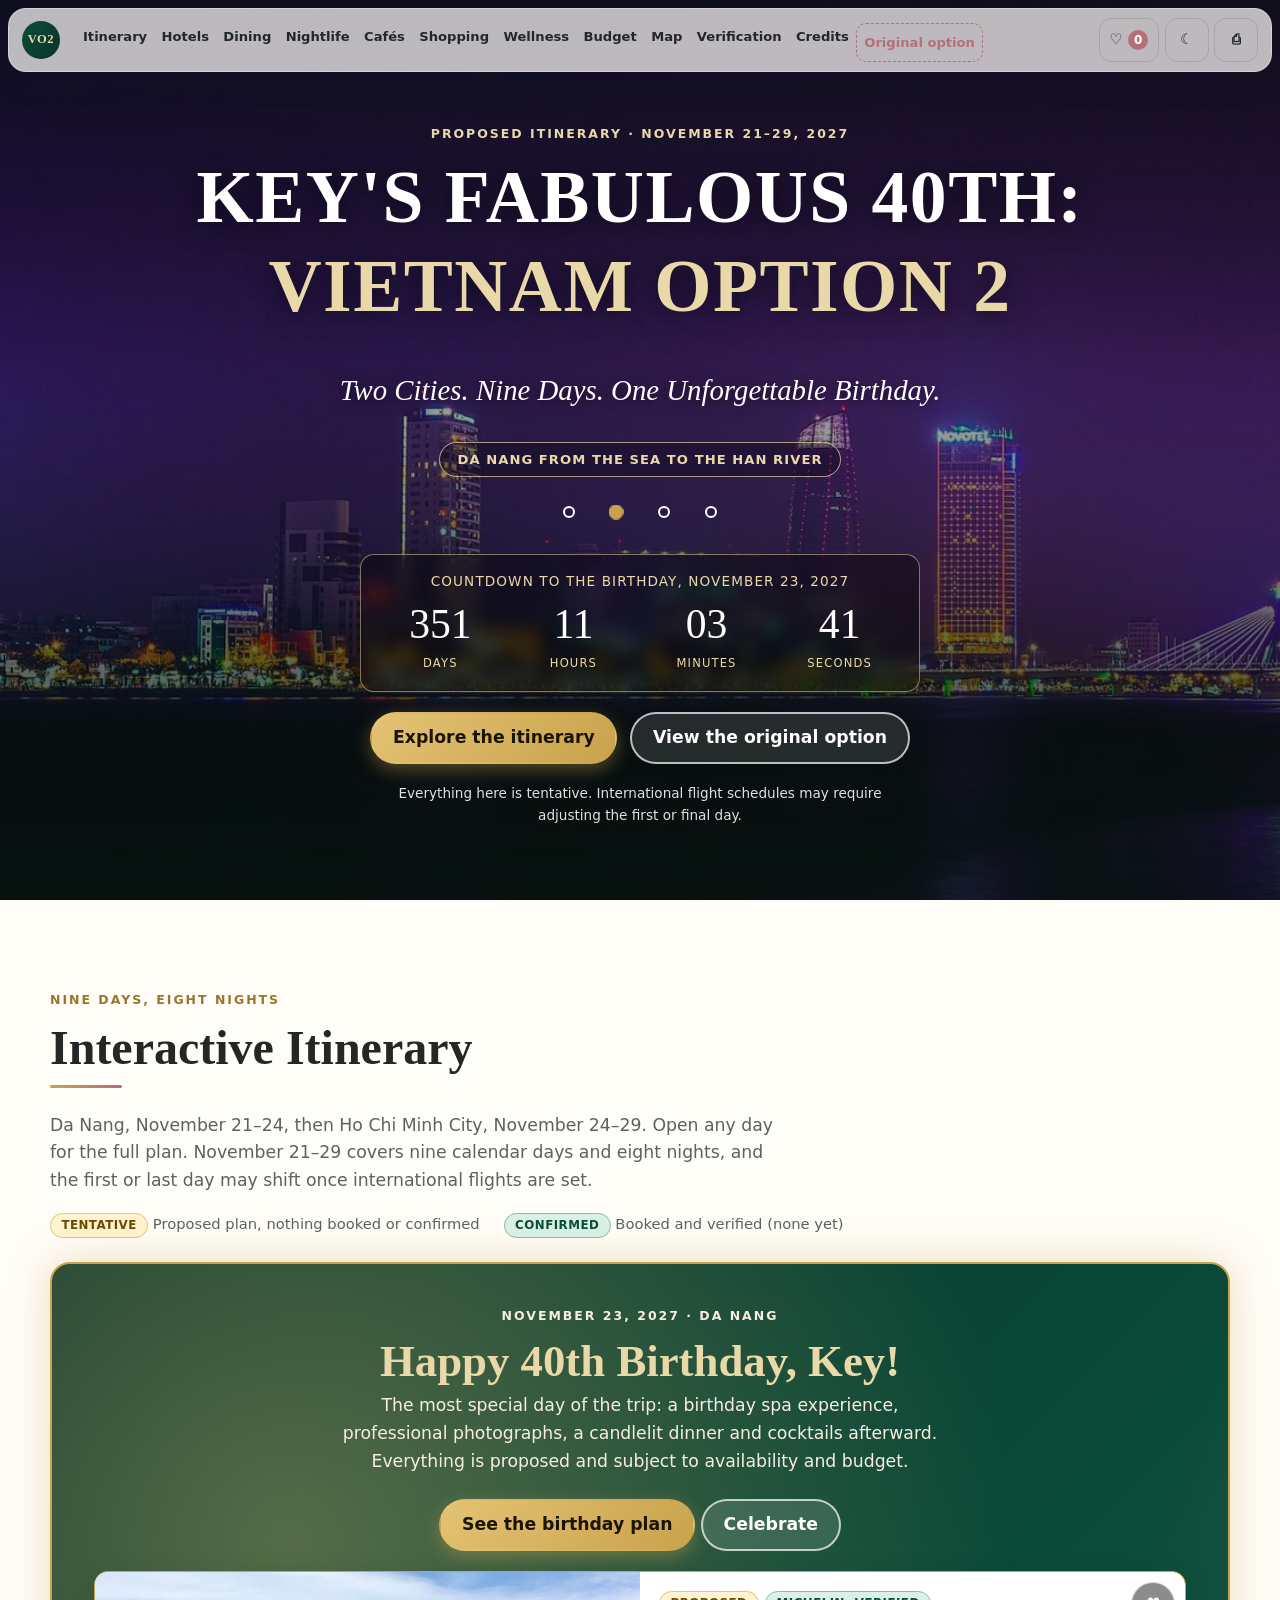
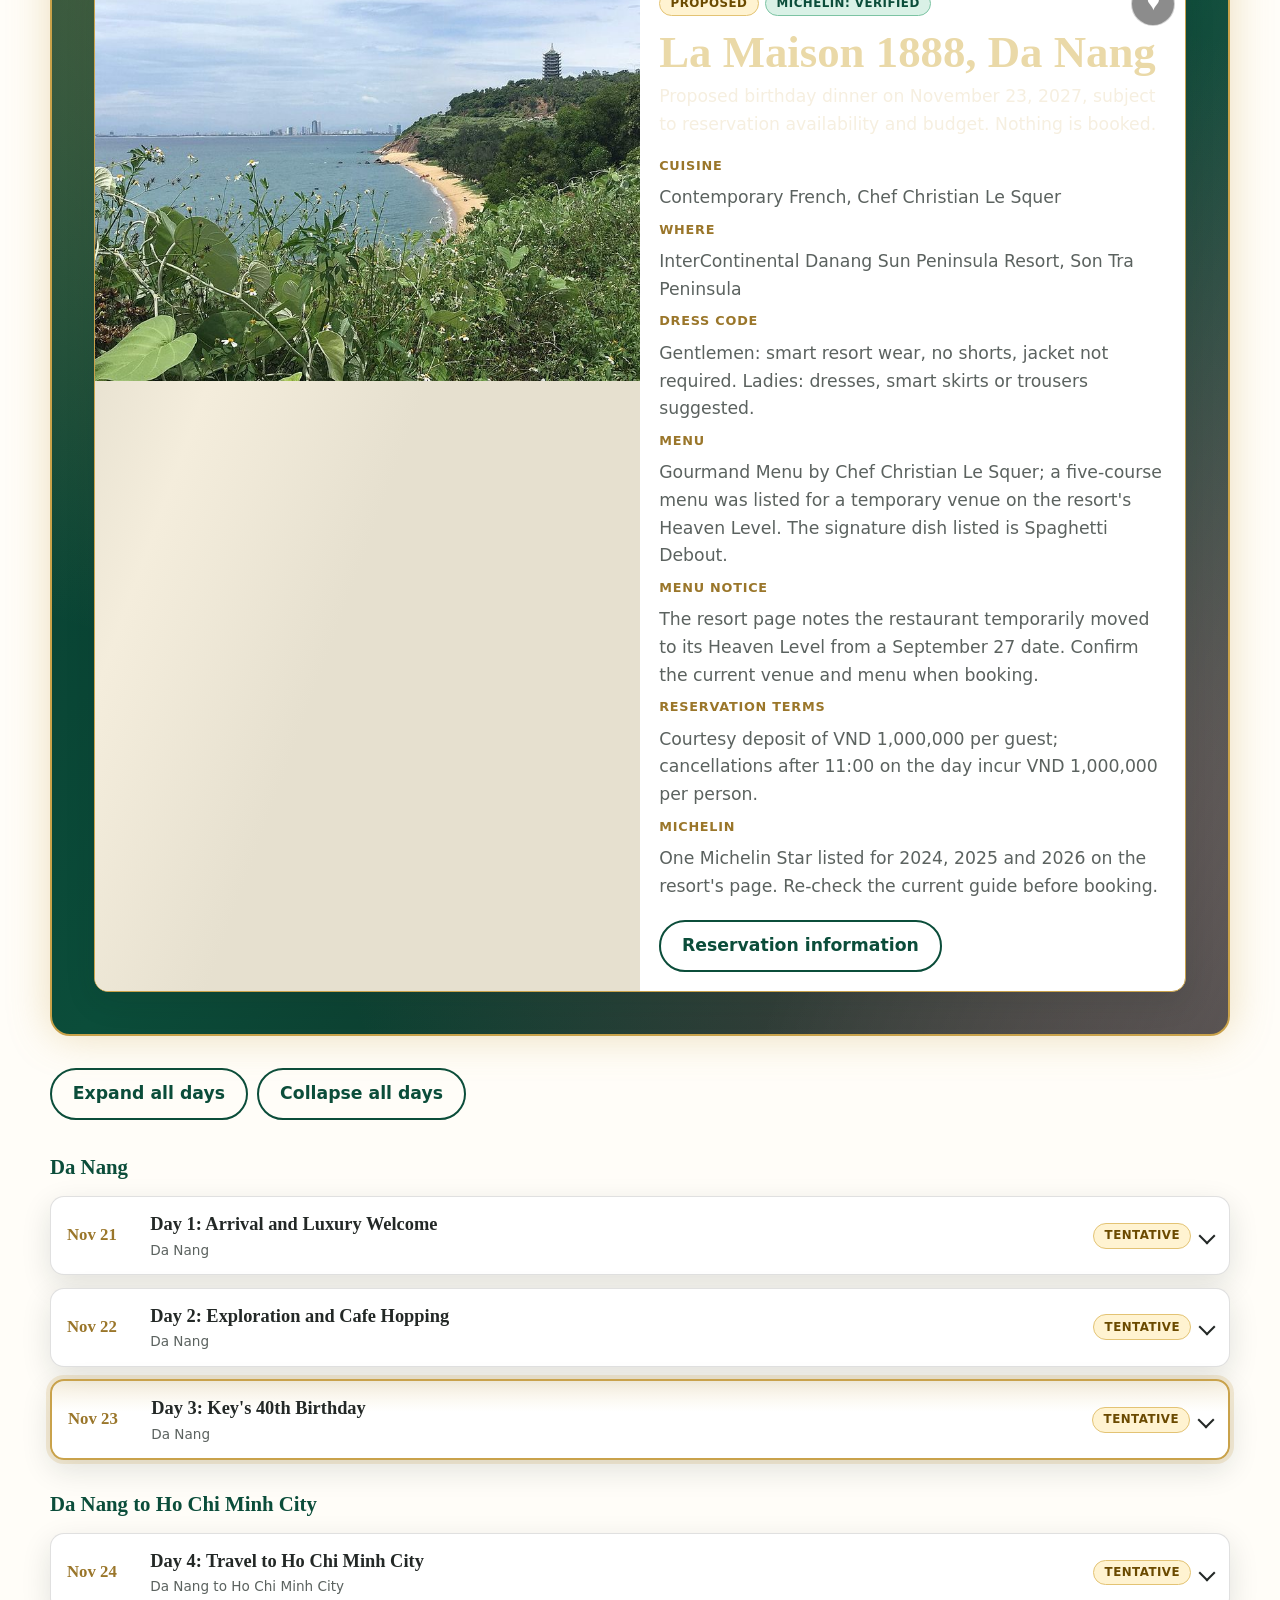
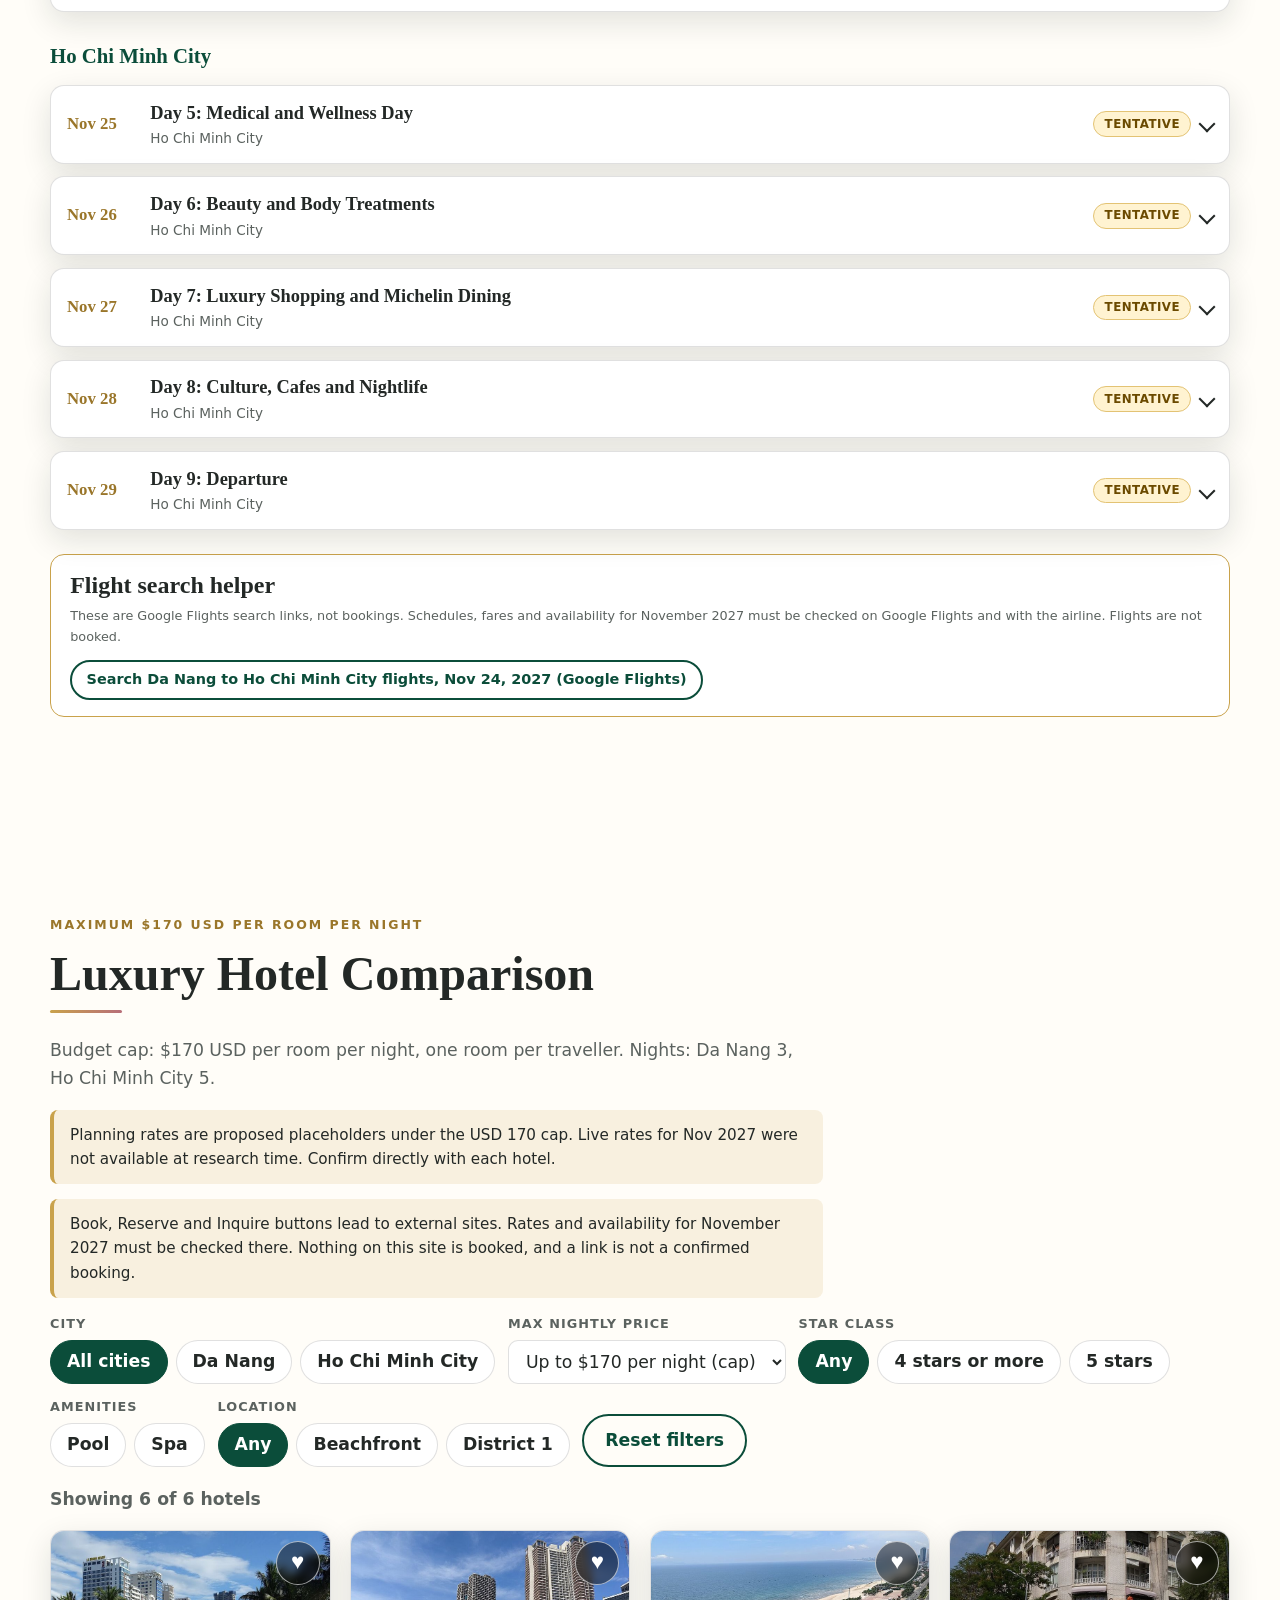
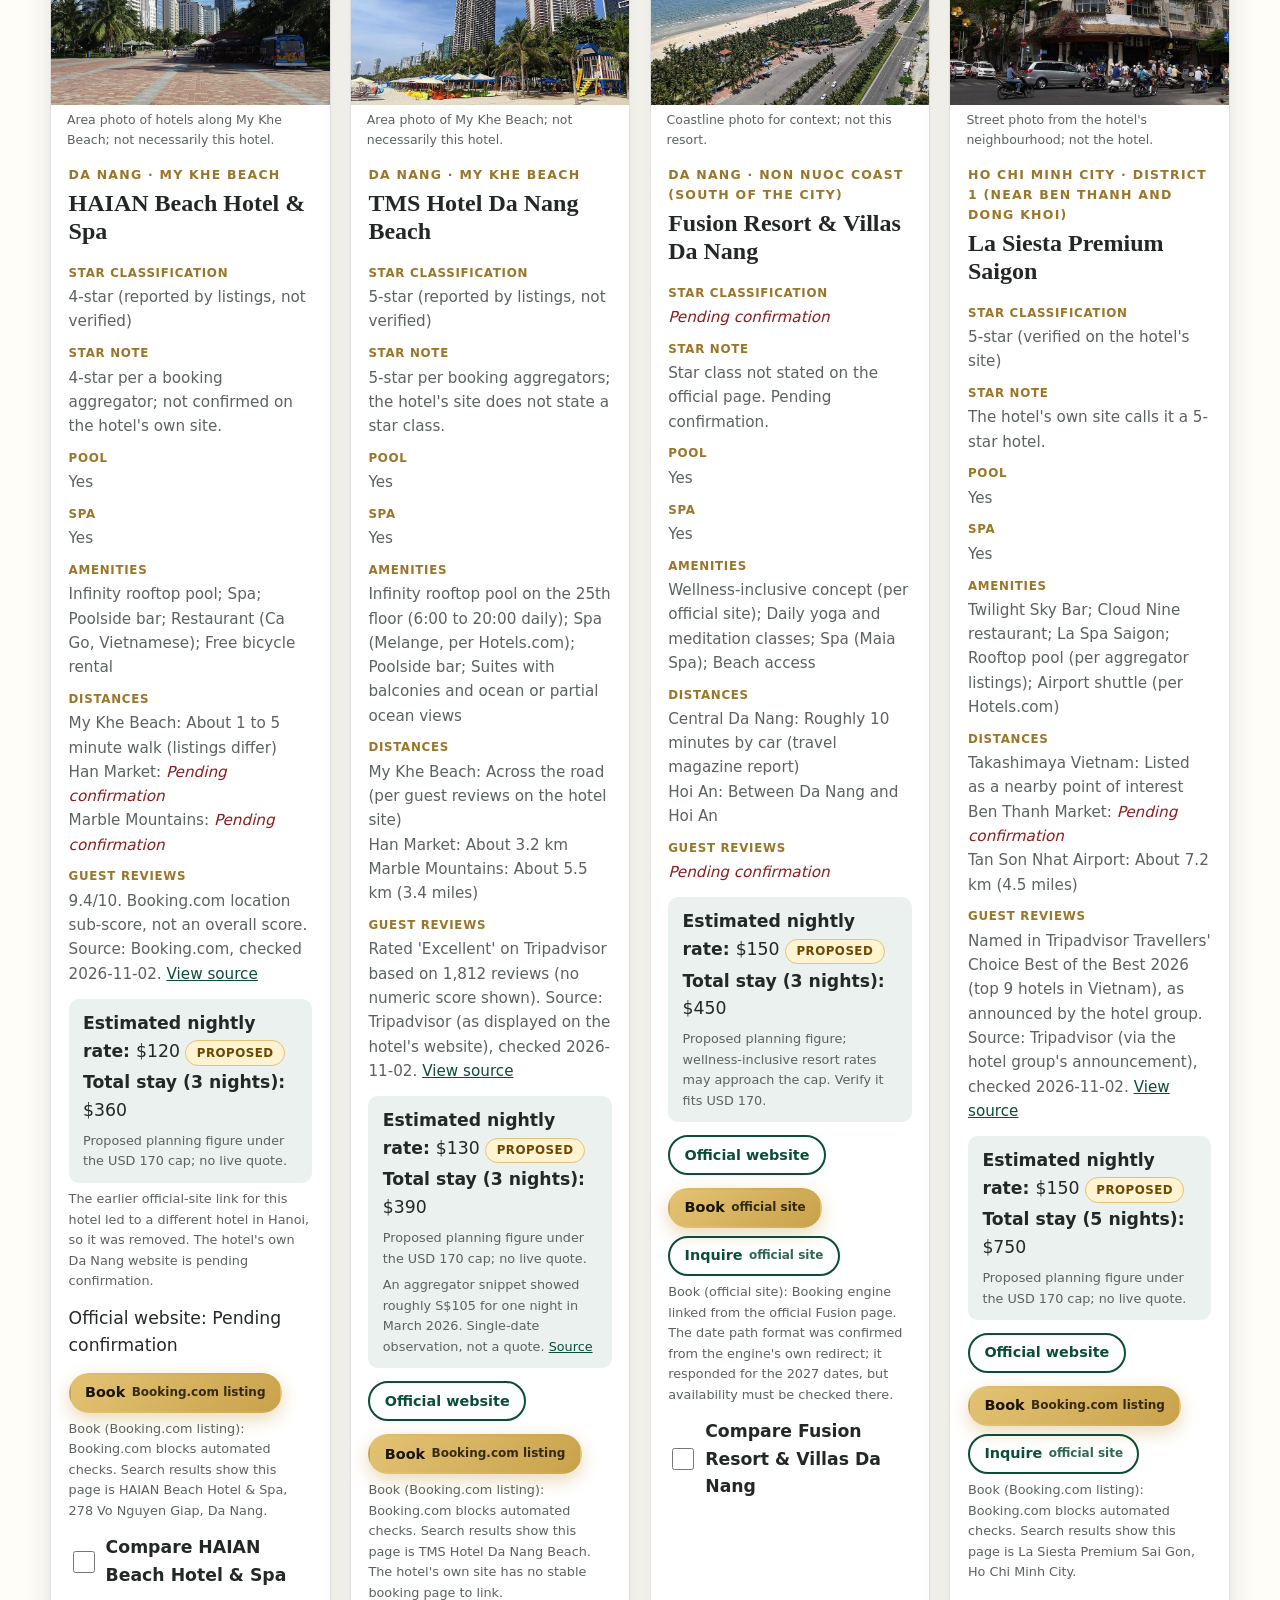
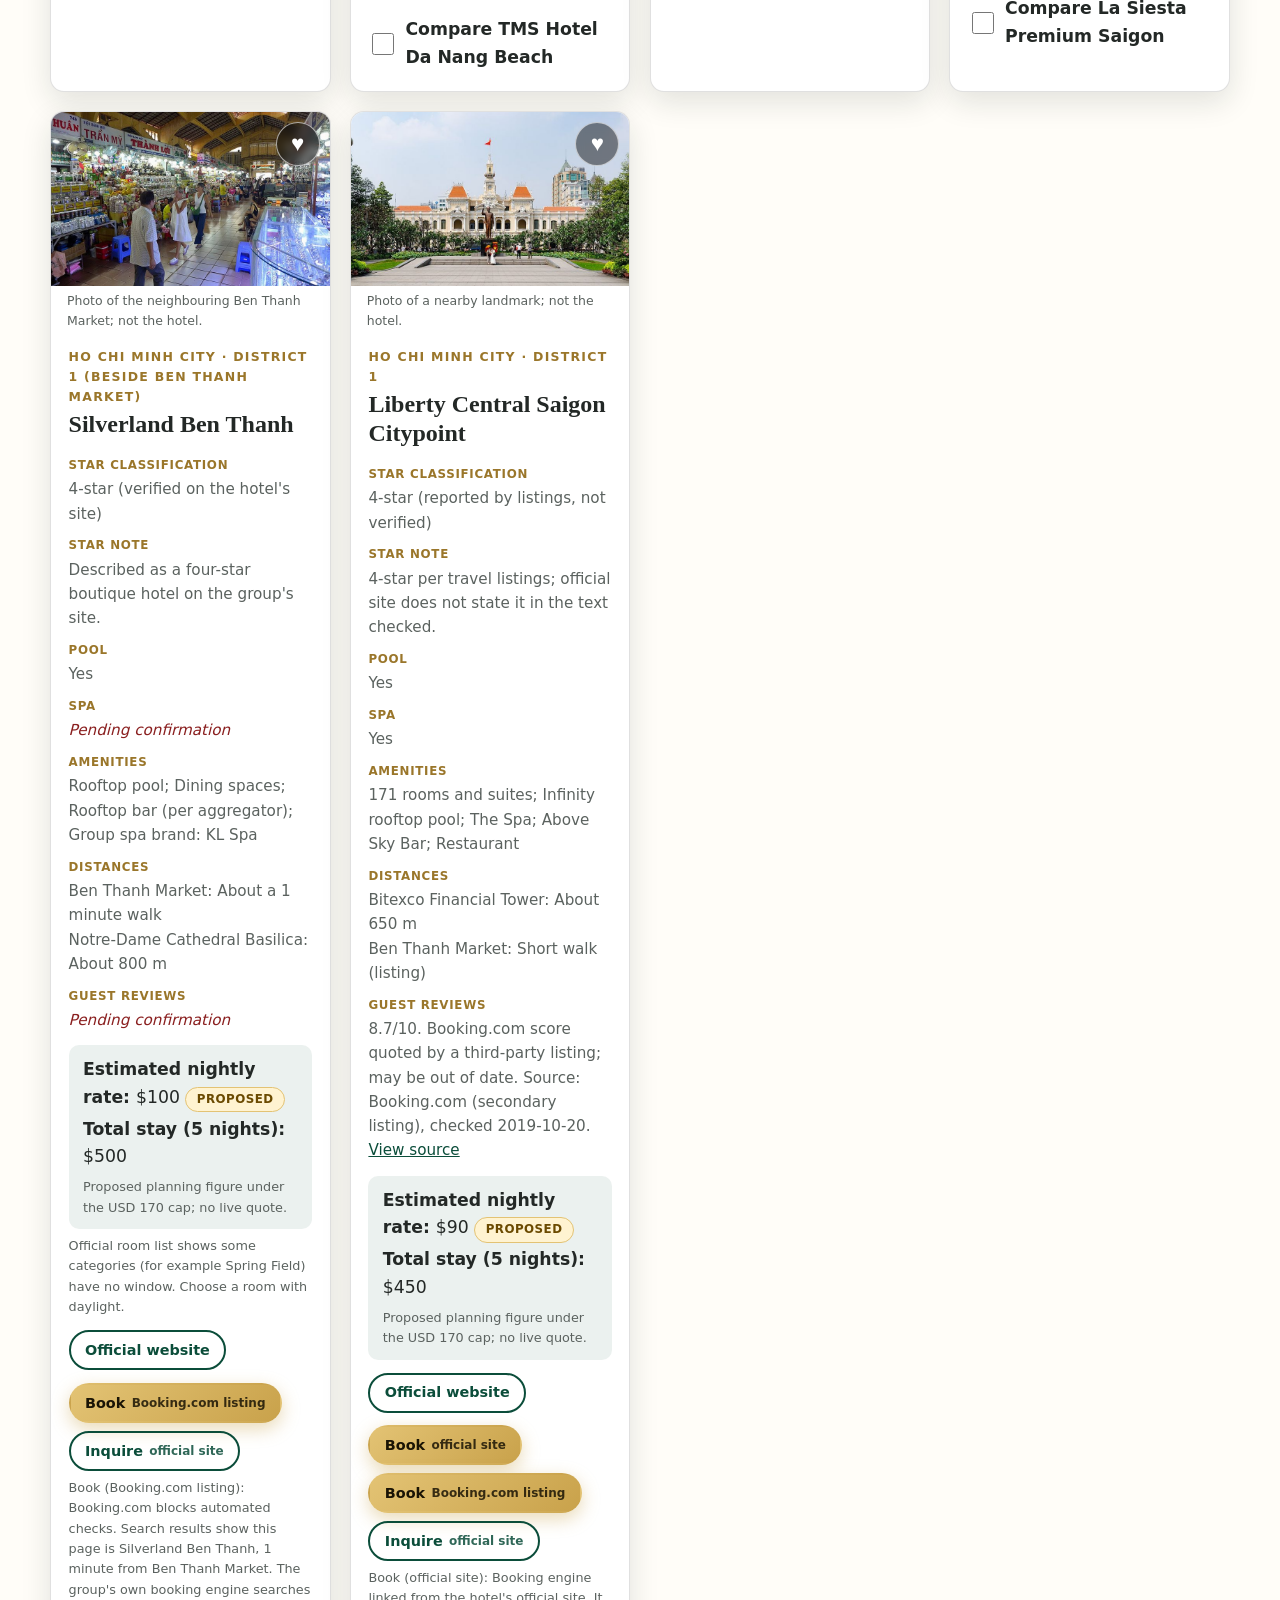
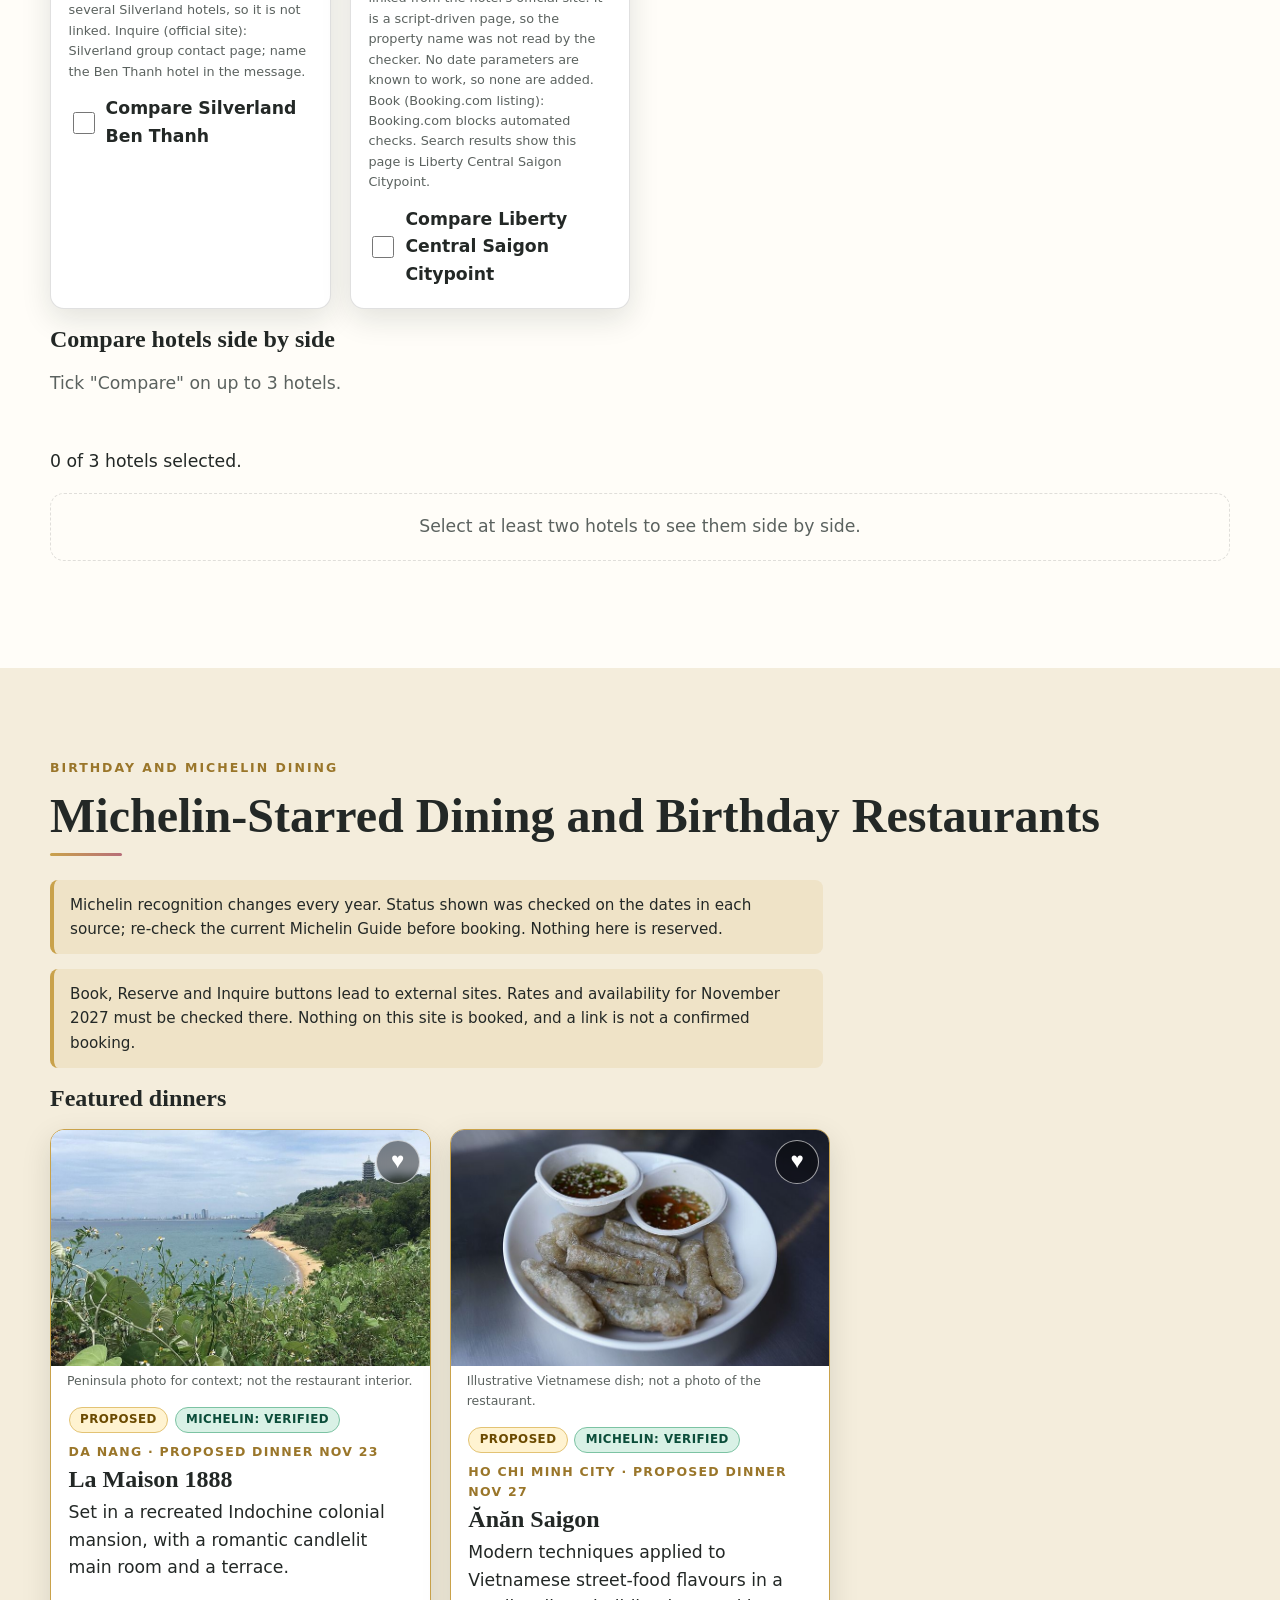
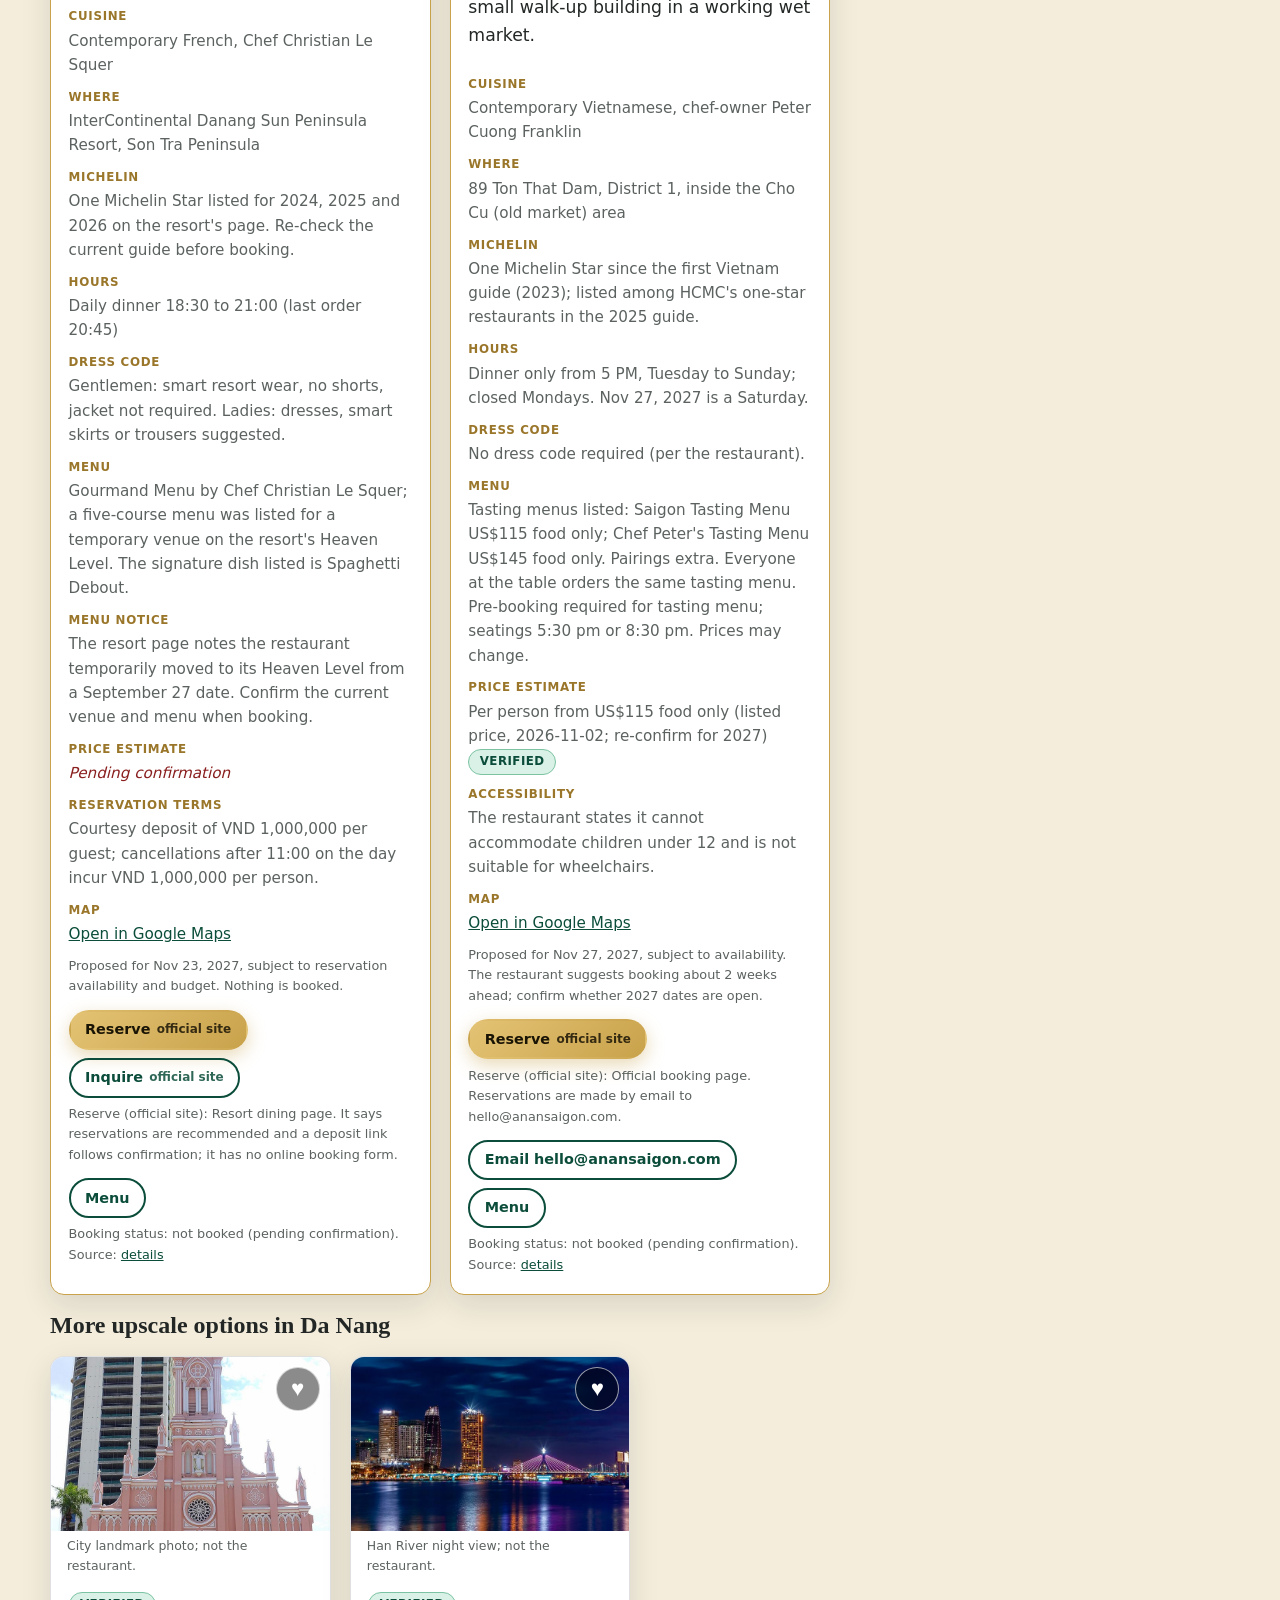
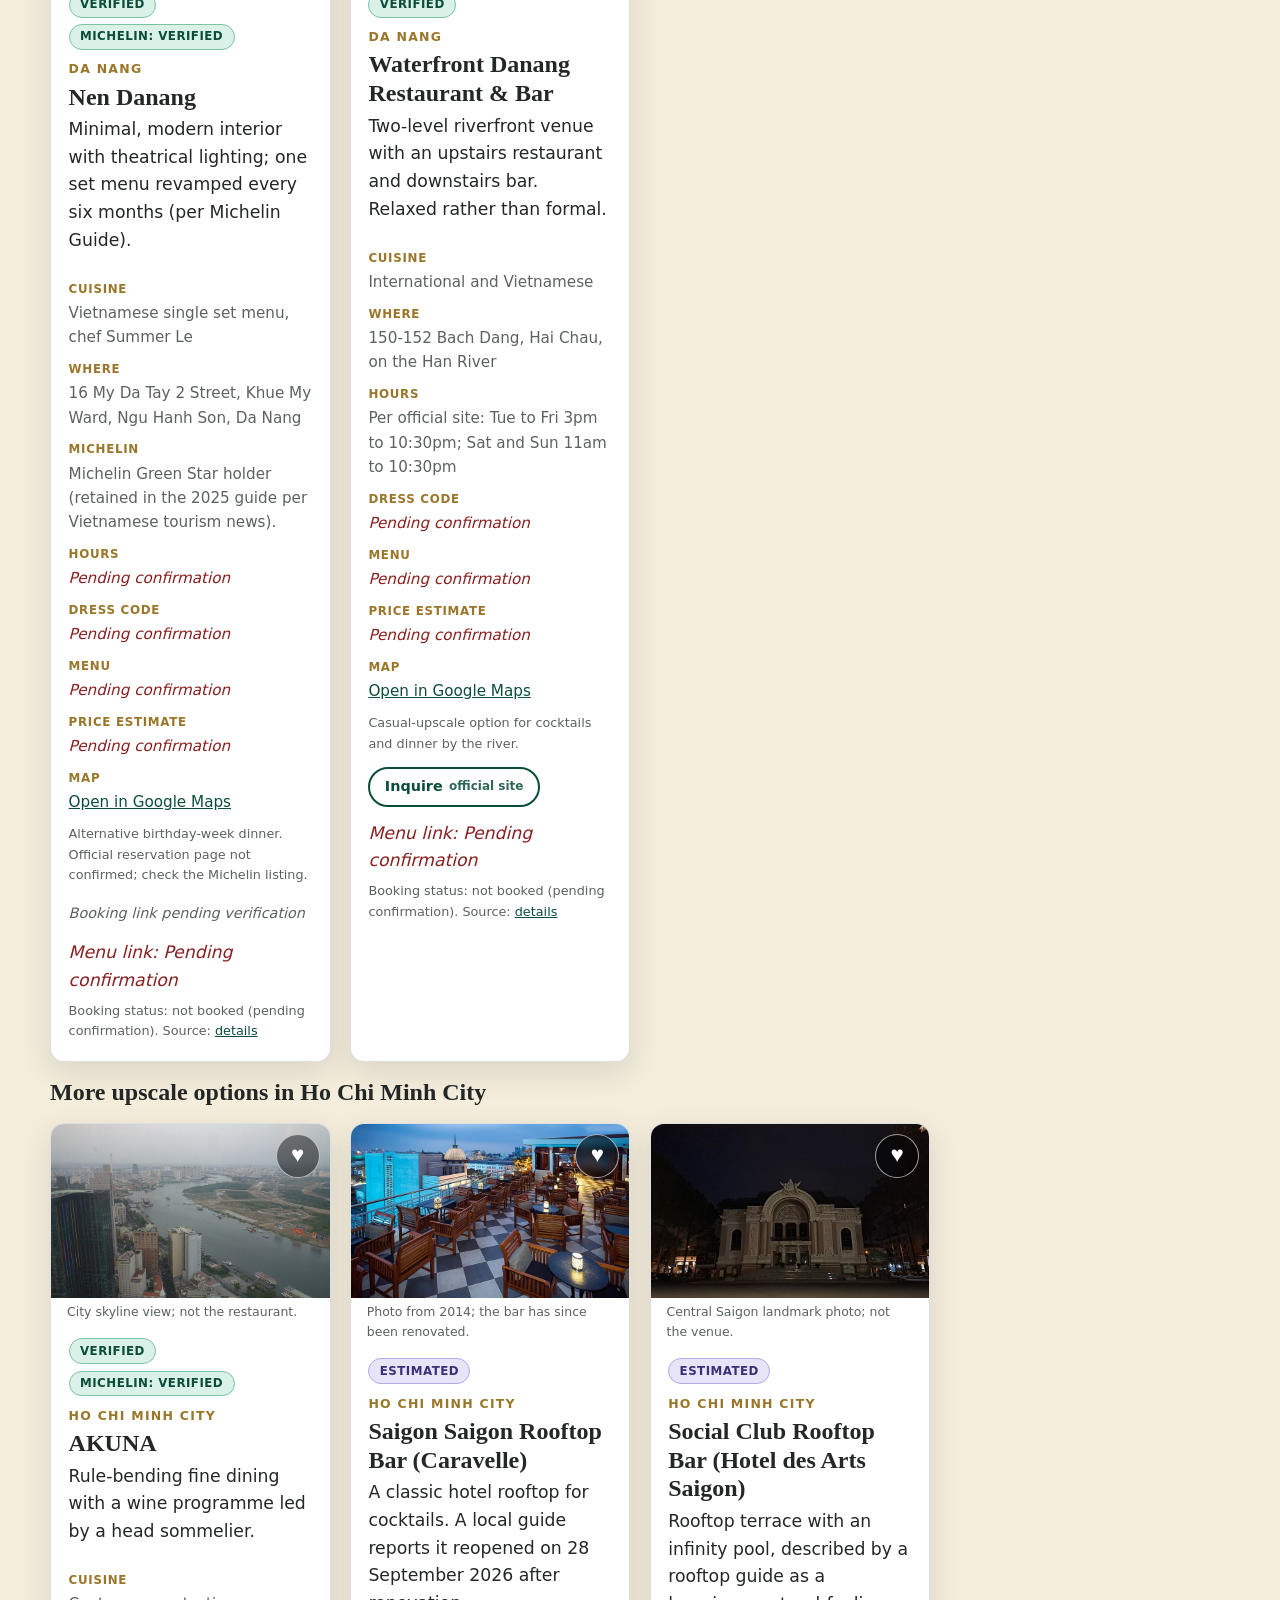
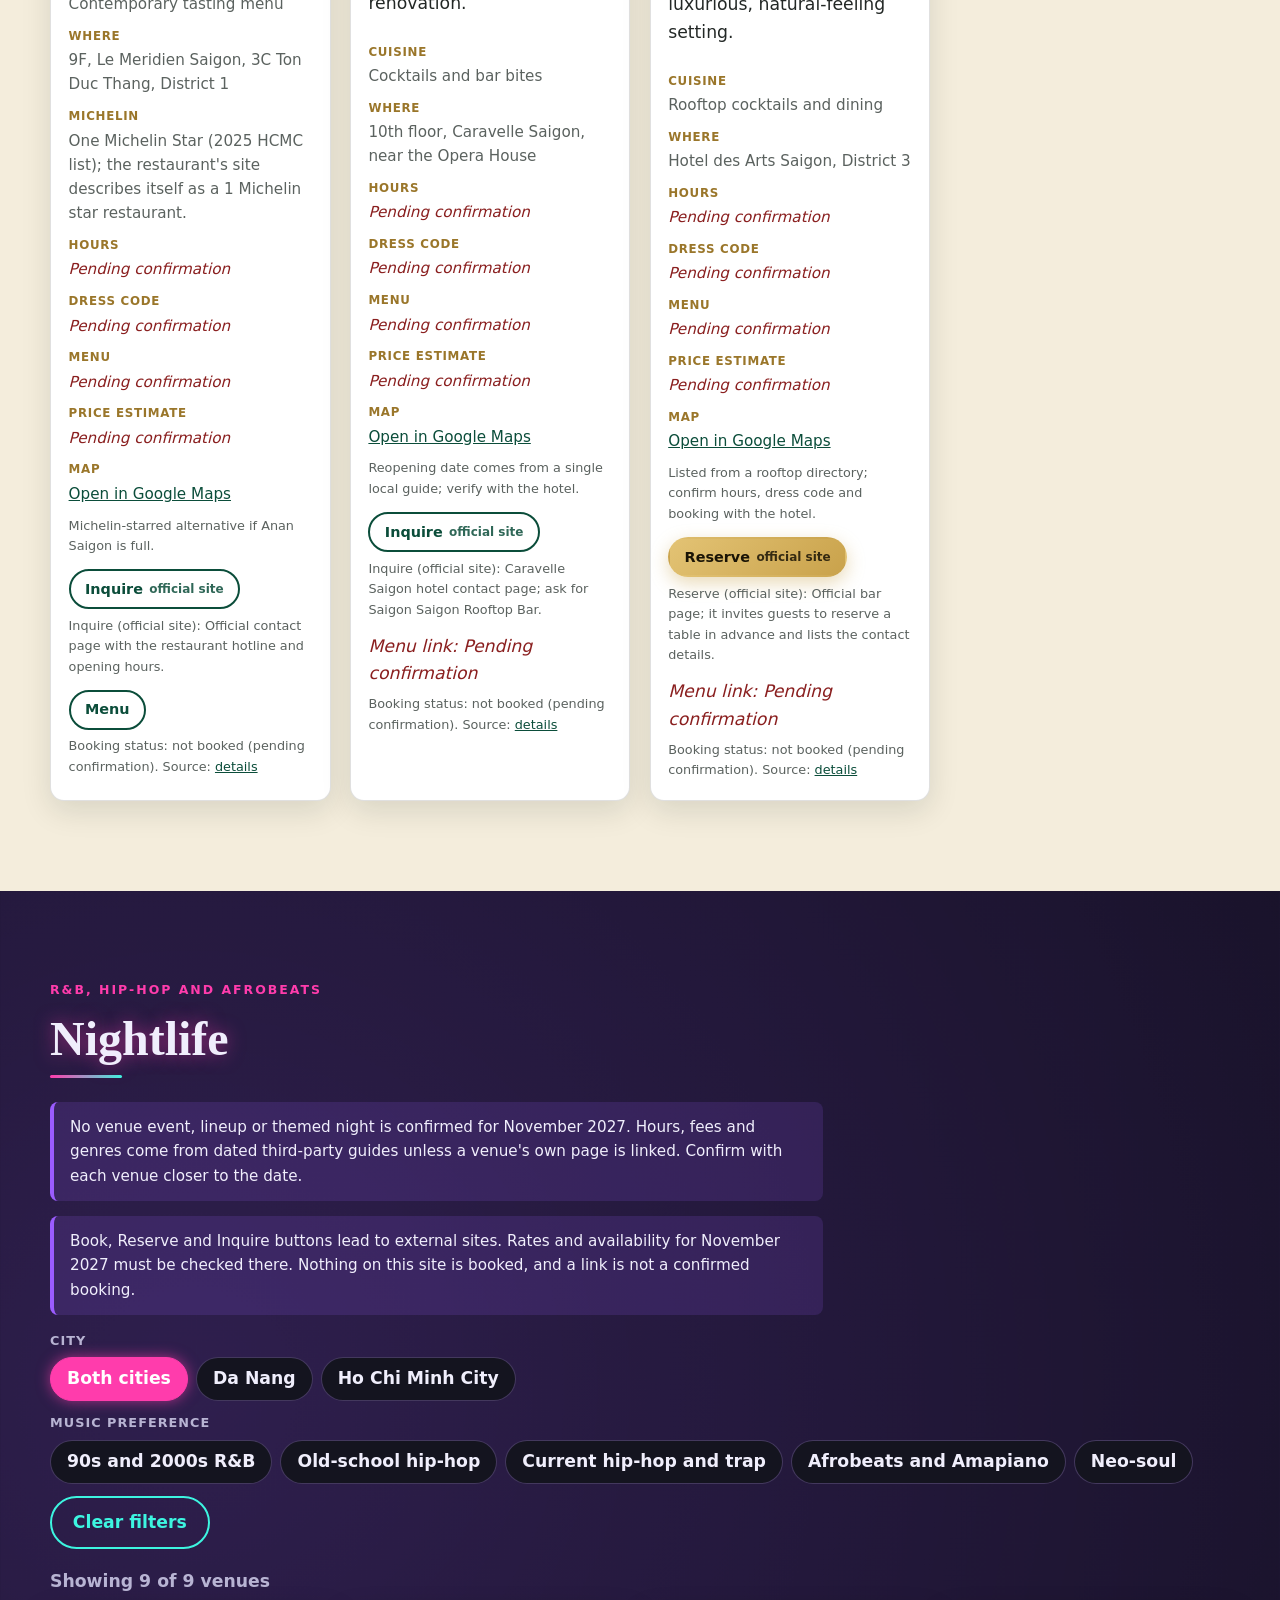
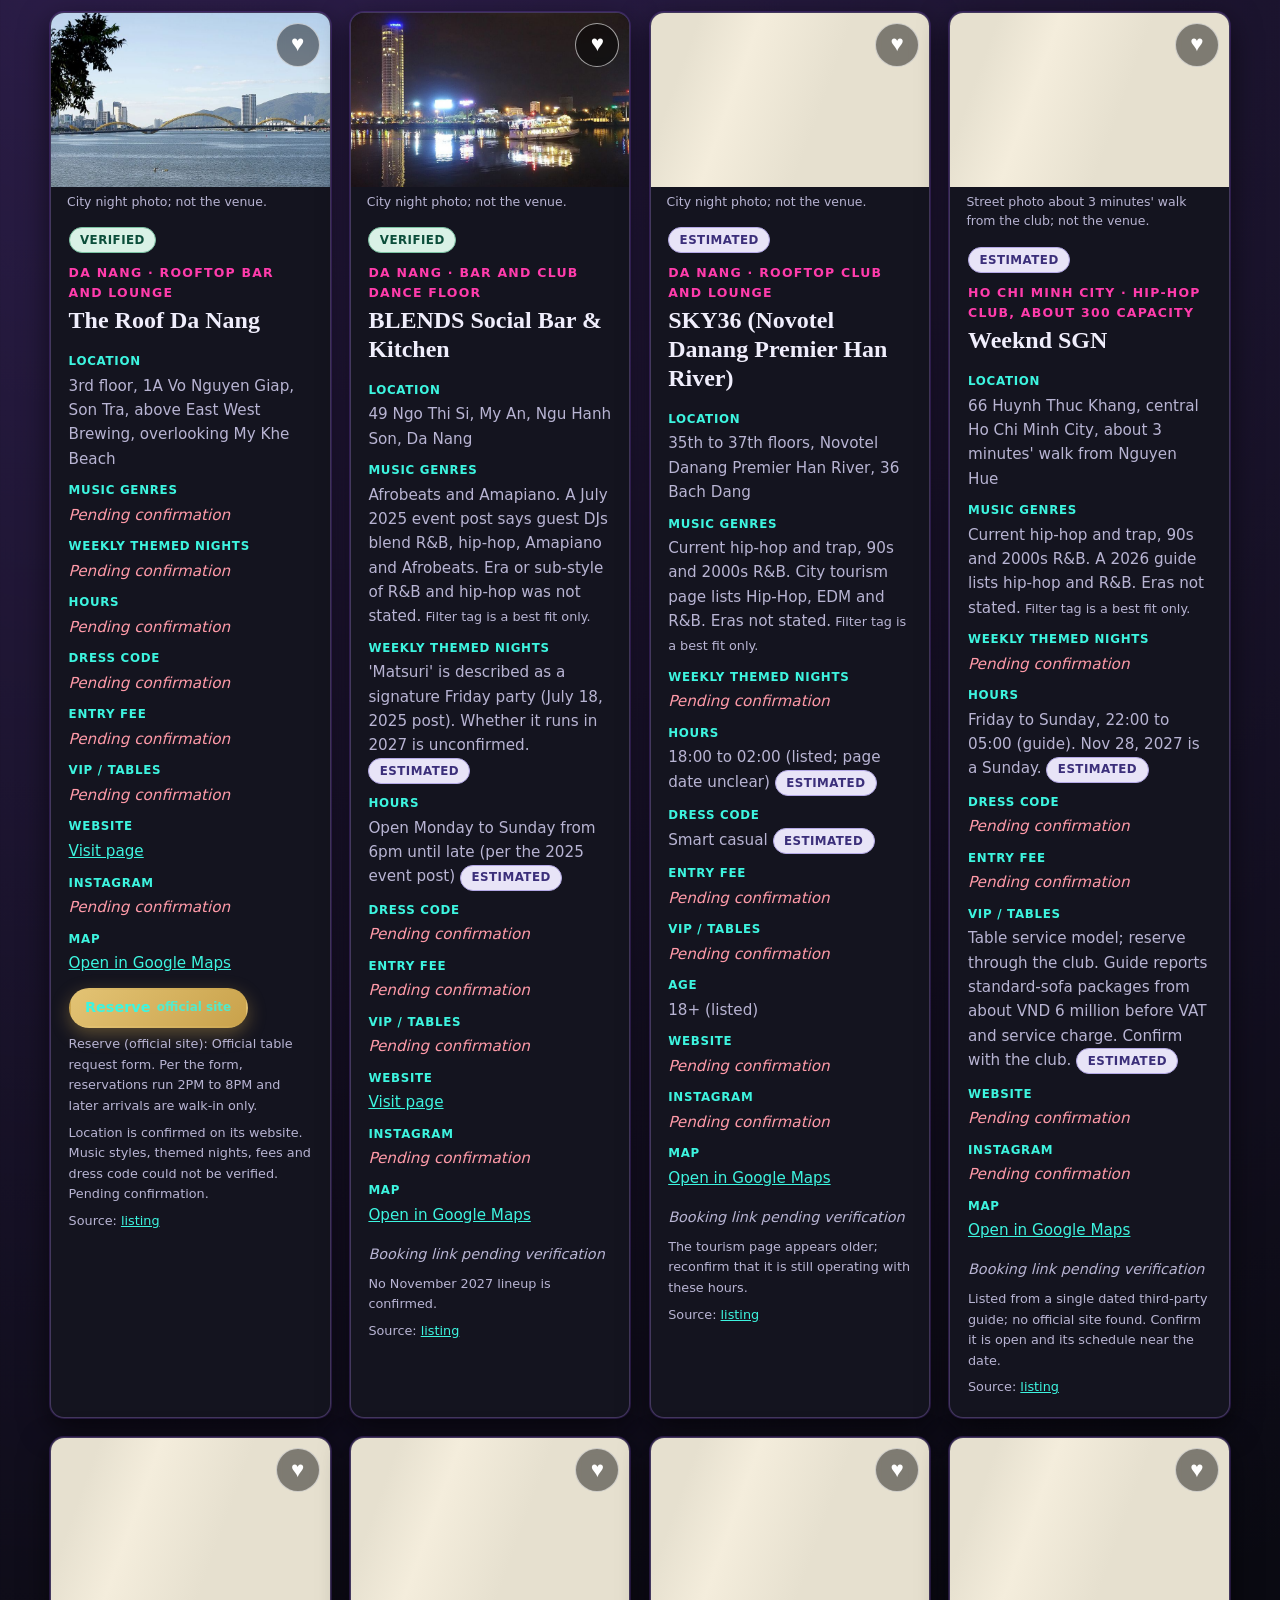
==== Vietnam_Option_2.html @ f4093c9f "Add Vietnam Option 2 luxury itinerary site" ====
<!DOCTYPE html>
<html lang="en" data-theme="light">
<head>
<meta charset="utf-8">
<meta name="viewport" content="width=device-width, initial-scale=1">
<title>VIETNAM OPTION 2 — KEY'S 40TH BIRTHDAY EXPERIENCE</title>
<meta name="description" content="A proposed luxury itinerary for Key's 40th birthday: Da Nang and Ho Chi Minh City, November 21–29, 2027. All plans are tentative.">
<meta name="color-scheme" content="light dark">
<script>
(function () {
  document.documentElement.classList.add('js');
  try {
    var t = localStorage.getItem('vo2_theme');
    if (t !== 'light' && t !== 'dark') {
      t = window.matchMedia && window.matchMedia('(prefers-color-scheme: dark)').matches ? 'dark' : 'light';
    }
    document.documentElement.setAttribute('data-theme', t);
  } catch (e) { /* storage unavailable: keep default theme */ }
})();
</script>
<link rel="icon" href="data:image/svg+xml,%3Csvg xmlns='http://www.w3.org/2000/svg' viewBox='0 0 32 32'%3E%3Crect width='32' height='32' rx='6' fill='%230b3d2e'/%3E%3Ctext x='16' y='21' font-size='13' text-anchor='middle' fill='%23d4b46a' font-family='Georgia,serif'%3EVO2%3C/text%3E%3C/svg%3E">
<link rel="stylesheet" href="vietnam-option-2/css/styles.css">
<link rel="stylesheet" href="vietnam-option-2/css/print.css" media="print">
</head>
<body>
<a class="skip-link" href="#main">Skip to main content</a>

<header class="site-header" id="top">
  <nav class="nav glass" aria-label="Main navigation">
    <a class="brand" href="#hero" aria-label="Vietnam Option 2, back to top">
      <span class="brand-mark" aria-hidden="true">VO2</span>
      <span class="brand-text">Vietnam Option 2</span>
    </a>
    <button class="menu-toggle" id="menuToggle" type="button" aria-expanded="false" aria-controls="navMenu">
      <span class="menu-bars" aria-hidden="true"></span>
      <span class="sr-only">Menu</span>
    </button>
    <ul class="nav-links" id="navMenu">
      <li><a href="#itinerary">Itinerary</a></li>
      <li><a href="#hotels">Hotels</a></li>
      <li><a href="#dining">Dining</a></li>
      <li><a href="#nightlife">Nightlife</a></li>
      <li><a href="#cafes">Cafés</a></li>
      <li><a href="#shopping">Shopping</a></li>
      <li><a href="#wellness">Wellness</a></li>
      <li><a href="#budget">Budget</a></li>
      <li><a href="#map">Map</a></li>
      <li><a href="#verification">Verification</a></li>
      <li><a href="#credits">Credits</a></li>
      <li><a class="original-link" href="vietnam_itinerary_site.html">Original option</a></li>
    </ul>
    <div class="nav-tools">
      <button class="tool-btn" id="wishlistBtn" type="button" aria-haspopup="dialog" aria-controls="wishlistDrawer" aria-expanded="false">
        <span aria-hidden="true">&#9825;</span><span class="tool-label">Wishlist</span>
        <span class="count-pill" id="wishlistCount" aria-hidden="true">0</span>
        <span class="sr-only" id="wishlistCountSr">0 saved items</span>
      </button>
      <button class="tool-btn" id="themeToggle" type="button" aria-pressed="false">
        <span aria-hidden="true" id="themeIcon">&#9790;</span><span class="tool-label" id="themeLabel">Dark</span>
      </button>
      <button class="tool-btn" id="printBtn" type="button">
        <span aria-hidden="true">&#9113;</span><span class="tool-label">Print</span>
      </button>
    </div>
  </nav>
</header>

<main id="main" tabindex="-1">

  <section id="hero" class="hero" aria-labelledby="heroTitle">
    <div class="hero-slides" id="heroSlides" aria-hidden="true"></div>
    <div class="hero-scrim" aria-hidden="true"></div>
    <div class="hero-inner">
      <p class="eyebrow">Proposed itinerary &middot; November 21–29, 2027</p>
      <h1 id="heroTitle" class="hero-title">KEY'S FABULOUS 40TH: <span>VIETNAM OPTION 2</span></h1>
      <p class="hero-sub">Two Cities. Nine Days. One Unforgettable Birthday.</p>
      <p class="hero-intro" id="heroIntro" aria-live="off">Da Nang's luxury coastline</p>
      <div class="hero-dots" id="heroDots" role="group" aria-label="Hero scene"></div>
      <div class="countdown" id="countdown" role="timer" aria-label="Countdown to November 23, 2027">
        <p class="countdown-label">Countdown to the birthday, November 23, 2027</p>
        <div class="countdown-grid" id="countdownGrid">
          <div><span id="cdDays">--</span><small>days</small></div>
          <div><span id="cdHours">--</span><small>hours</small></div>
          <div><span id="cdMins">--</span><small>minutes</small></div>
          <div><span id="cdSecs">--</span><small>seconds</small></div>
        </div>
        <p class="countdown-msg" id="countdownMsg" hidden></p>
      </div>
      <div class="hero-cta">
        <a class="btn btn-gold" href="#itinerary">Explore the itinerary</a>
        <a class="btn btn-ghost" href="vietnam_itinerary_site.html">View the original option</a>
      </div>
      <p class="hero-note">Everything here is tentative. International flight schedules may require adjusting the first or final day.</p>
    </div>
  </section>

  <section id="itinerary" class="section reveal" aria-labelledby="itineraryTitle">
    <div class="container">
      <p class="eyebrow">Nine days, eight nights</p>
      <h2 id="itineraryTitle">Interactive Itinerary</h2>
      <p class="lead">Da Nang, November 21–24, then Ho Chi Minh City, November 24–29. Open any day for the full plan. November 21–29 covers nine calendar days and eight nights, and the first or last day may shift once international flights are set.</p>

      <ul class="legend" aria-label="Status legend">
        <li><span class="badge badge-tentative">Tentative</span> Proposed plan, nothing booked or confirmed</li>
        <li><span class="badge badge-confirmed">Confirmed</span> Booked and verified (none yet)</li>
      </ul>

      <div id="birthdayFeature" class="birthday-feature" aria-live="polite"></div>

      <div class="accordion-tools">
        <button class="btn btn-outline" type="button" id="expandAll">Expand all days</button>
        <button class="btn btn-outline" type="button" id="collapseAll">Collapse all days</button>
      </div>
      <div id="itineraryList" class="accordion"></div>
    </div>
  </section>

  <section id="hotels" class="section reveal" aria-labelledby="hotelsTitle">
    <div class="container">
      <p class="eyebrow">Maximum $170 USD per room per night</p>
      <h2 id="hotelsTitle">Luxury Hotel Comparison</h2>
      <div class="section-body" id="hotelsBody"></div>
    </div>
  </section>

  <section id="dining" class="section section-alt reveal" aria-labelledby="diningTitle">
    <div class="container">
      <p class="eyebrow">Birthday and Michelin dining</p>
      <h2 id="diningTitle">Michelin-Starred Dining and Birthday Restaurants</h2>
      <div class="section-body" id="diningBody"></div>
    </div>
  </section>

  <section id="nightlife" class="section theme-night reveal" aria-labelledby="nightlifeTitle">
    <div class="container">
      <p class="eyebrow">R&amp;B, hip-hop and Afrobeats</p>
      <h2 id="nightlifeTitle">Nightlife</h2>
      <div class="section-body" id="nightlifeBody"></div>
    </div>
  </section>

  <section id="cafes" class="section reveal" aria-labelledby="cafesTitle">
    <div class="container">
      <p class="eyebrow">Coffee in both cities</p>
      <h2 id="cafesTitle">Beautiful Coffee Shops</h2>
      <div class="section-body" id="cafesBody"></div>
    </div>
  </section>

  <section id="shopping" class="section section-alt reveal" aria-labelledby="shoppingTitle">
    <div class="container">
      <p class="eyebrow">Malls, markets and boutiques</p>
      <h2 id="shoppingTitle">Shopping</h2>
      <div class="section-body" id="shoppingBody"></div>
    </div>
  </section>

  <section id="wellness" class="section reveal" aria-labelledby="wellnessTitle">
    <div class="container">
      <p class="eyebrow">Medical and beauty days</p>
      <h2 id="wellnessTitle">Wellness, Medical and Beauty</h2>
      <div class="section-body" id="wellnessBody"></div>
    </div>
  </section>

  <section id="budget" class="section section-alt reveal" aria-labelledby="budgetTitle">
    <div class="container">
      <p class="eyebrow">Planning estimates only</p>
      <h2 id="budgetTitle">Budget Planner</h2>
      <div class="section-body" id="budgetBody"></div>
    </div>
  </section>

  <section id="map" class="section reveal" aria-labelledby="mapTitle">
    <div class="container">
      <p class="eyebrow">Hotels, dining, nightlife and cafés</p>
      <h2 id="mapTitle">Map</h2>
      <div class="section-body" id="mapBody"></div>
    </div>
  </section>

  <section id="verification" class="section section-alt reveal" aria-labelledby="verificationTitle">
    <div class="container">
      <p class="eyebrow">How to read this site</p>
      <h2 id="verificationTitle">Verification and Status Labels</h2>
      <div class="section-body" id="verificationBody">
        <p class="lead">Facts on this site carry a status label. Anything that could not be verified is shown as <strong>Estimated</strong>, <strong>Proposed</strong> or <strong>Pending confirmation</strong>. No prices, availability, ratings or events should be treated as booked or guaranteed.</p>
      </div>
    </div>
  </section>

  <section id="credits" class="section reveal" aria-labelledby="creditsTitle">
    <div class="container">
      <p class="eyebrow">Image attribution</p>
      <h2 id="creditsTitle">Photo Credits</h2>
      <div class="section-body" id="creditsBody"></div>
    </div>
  </section>

</main>

<footer class="site-footer">
  <div class="container footer-grid">
    <div>
      <p class="footer-title">VIETNAM OPTION 2 — KEY'S 40TH BIRTHDAY EXPERIENCE</p>
      <p>Da Nang and Ho Chi Minh City &middot; November 21–29, 2027. A proposed plan, not a booking.</p>
    </div>
    <div>
      <p><a class="footer-link" href="vietnam_itinerary_site.html">Original Vietnam itinerary (Option 1)</a></p>
      <p><a class="footer-link" href="#top">Back to top</a></p>
    </div>
  </div>
</footer>

<canvas id="confetti" class="confetti" aria-hidden="true"></canvas>

<div class="drawer-backdrop" id="drawerBackdrop" hidden></div>
<aside class="drawer" id="wishlistDrawer" role="dialog" aria-modal="true" aria-labelledby="wishlistTitle" hidden>
  <div class="drawer-head">
    <h2 id="wishlistTitle">Your wishlist</h2>
    <button class="icon-btn" id="wishlistClose" type="button" aria-label="Close wishlist">&times;</button>
  </div>
  <p class="drawer-note">Saved on this device only.</p>
  <ul class="wish-list" id="wishlistList"></ul>
  <p class="wish-empty" id="wishlistEmpty">Nothing saved yet. Use the heart on any card to add it.</p>
  <div class="drawer-foot">
    <button class="btn btn-outline" id="wishlistClear" type="button">Clear all</button>
  </div>
</aside>

<noscript><p class="noscript">This site needs JavaScript for the itinerary and interactive features.</p></noscript>

<script src="vietnam-option-2/js/data/itinerary.js"></script>
<script src="vietnam-option-2/js/data/hotels.js"></script>
<script src="vietnam-option-2/js/data/dining.js"></script>
<script src="vietnam-option-2/js/data/nightlife.js"></script>
<script src="vietnam-option-2/js/data/cafes.js"></script>
<script src="vietnam-option-2/js/data/shopping.js"></script>
<script src="vietnam-option-2/js/data/medical.js"></script>
<script src="vietnam-option-2/js/data/mappoints.js"></script>
<script src="vietnam-option-2/js/data/budget.js"></script>
<script src="vietnam-option-2/js/data/credits.js"></script>
<script src="vietnam-option-2/js/app.js"></script>
<script src="vietnam-option-2/js/sections.js"></script>
<script src="vietnam-option-2/js/budget.js"></script>
<script src="vietnam-option-2/js/map.js"></script>
<script src="vietnam-option-2/js/verify.js"></script>
</body>
</html>
---- vietnam-option-2/css/styles.css ----
/* VIETNAM OPTION 2 design system.
   Fonts: no web font is loaded. Headings use a system serif stack
   (Georgia / Iowan Old Style / Palatino) and body text uses the system UI stack,
   so there are no external requests and no licensing concerns. */

:root {
  --gold: #c9a24b;
  --gold-deep: #9a762a;
  --gold-soft: #ead9a8;
  --rose: #b76e79;
  --emerald: #0b4d3a;
  --emerald-deep: #07342a;
  --charcoal: #1d1f1e;
  --ink: #232826;
  --ivory: #fbf7ee;
  --warm-white: #fffdf8;

  --bg: var(--warm-white);
  --bg-alt: #f4eddc;
  --surface: #ffffff;
  --text: var(--ink);
  --muted: #5b625f;
  --line: rgba(35, 40, 38, 0.14);
  --accent: var(--emerald);
  --accent-text: var(--emerald);
  --glass: rgba(255, 253, 248, 0.72);
  --shadow: 0 10px 30px rgba(20, 30, 26, 0.12);
  --focus: #0b6bcb;

  --font-serif: Georgia, "Iowan Old Style", "Palatino Linotype", Palatino, "Times New Roman", serif;
  --font-sans: system-ui, -apple-system, "Segoe UI", Roboto, "Helvetica Neue", Arial, sans-serif;
  --fs-body: clamp(1rem, 0.96rem + 0.2vw, 1.08rem);
  --fs-h2: clamp(1.8rem, 1.3rem + 2.4vw, 3rem);
  --fs-h3: clamp(1.15rem, 1rem + 0.8vw, 1.5rem);
  --radius: 14px;
  --nav-h: 64px;
}

[data-theme="dark"] {
  --bg: #111413;
  --bg-alt: #171b19;
  --surface: #1e2321;
  --text: #f1ede2;
  --muted: #b3b9b5;
  --line: rgba(241, 237, 226, 0.16);
  --accent: var(--gold);
  --accent-text: var(--gold);
  --glass: rgba(17, 20, 19, 0.72);
  --shadow: 0 10px 30px rgba(0, 0, 0, 0.5);
  --focus: #7ab8ff;
  color-scheme: dark;
}

*, *::before, *::after { box-sizing: border-box; }
html { scroll-behavior: smooth; scroll-padding-top: calc(var(--nav-h) + 12px); -webkit-text-size-adjust: 100%; }
body {
  margin: 0; background: var(--bg); color: var(--text);
  font-family: var(--font-sans); font-size: var(--fs-body); line-height: 1.6;
  overflow-x: clip; min-width: 0;
}
img, svg, canvas { max-width: 100%; }
h1, h2, h3, h4 { font-family: var(--font-serif); line-height: 1.2; margin: 0 0 0.5em; overflow-wrap: anywhere; }
h2 { font-size: var(--fs-h2); }
h3 { font-size: var(--fs-h3); }
p { margin: 0 0 1em; overflow-wrap: anywhere; }
a { color: var(--accent-text); }
:focus-visible { outline: 3px solid var(--focus); outline-offset: 2px; border-radius: 4px; }
main:focus { outline: none; }
[hidden] { display: none !important; }

.sr-only {
  position: absolute !important; width: 1px; height: 1px; margin: -1px; padding: 0;
  overflow: hidden; clip: rect(0 0 0 0); white-space: nowrap; border: 0;
}
.skip-link {
  position: fixed; left: 8px; top: -60px; z-index: 1000; background: var(--gold); color: #111;
  padding: 10px 16px; border-radius: 8px; font-weight: 700; text-decoration: none; transition: top 0.2s;
}
.skip-link:focus { top: 8px; }

.container { width: min(1180px, 100% - 2rem); margin-inline: auto; }
.section { padding: clamp(3rem, 7vw, 6rem) 0; }
.section-alt { background: var(--bg-alt); }
.eyebrow {
  text-transform: uppercase; letter-spacing: 0.16em; font-size: 0.78rem; font-weight: 700;
  color: var(--gold-deep); margin-bottom: 0.6rem;
}
[data-theme="dark"] .eyebrow { color: var(--gold); }
.lead { font-size: 1.08rem; color: var(--muted); max-width: 68ch; }
.section h2::after {
  content: ""; display: block; width: 72px; height: 3px; margin-top: 0.5rem;
  background: linear-gradient(90deg, var(--gold), var(--rose)); border-radius: 2px;
}

/* Buttons */
.btn {
  display: inline-flex; align-items: center; justify-content: center; gap: 0.5rem;
  min-height: 44px; padding: 0.65rem 1.3rem; border-radius: 999px; border: 2px solid transparent;
  font: inherit; font-weight: 700; text-decoration: none; cursor: pointer;
  transition: transform 0.2s, box-shadow 0.2s, background 0.2s, color 0.2s;
}
.btn:hover { transform: translateY(-2px); }
.btn-gold { background: linear-gradient(135deg, #e3c374, var(--gold)); color: #1a1405; box-shadow: 0 6px 18px rgba(201, 162, 75, 0.4); }
.btn-ghost { background: rgba(255, 255, 255, 0.12); color: #fff; border-color: rgba(255, 255, 255, 0.7); backdrop-filter: blur(6px); }
.btn-outline { background: transparent; color: var(--accent-text); border-color: var(--accent-text); }
.btn-outline:hover { background: var(--accent-text); color: var(--bg); }
.icon-btn {
  min-width: 44px; min-height: 44px; border-radius: 50%; border: 1px solid var(--line);
  background: var(--surface); color: var(--text); font-size: 1.5rem; cursor: pointer;
}

/* Header and navigation */
.site-header { position: fixed; inset: 0 0 auto 0; z-index: 100; padding: 8px 0; pointer-events: none; }
.nav {
  pointer-events: auto; width: min(1280px, 100% - 1rem); margin-inline: auto; min-height: var(--nav-h);
  display: flex; align-items: center; gap: 0.5rem; padding: 0.4rem 0.8rem; border-radius: 18px; position: relative;
}
.glass {
  background: var(--glass); border: 1px solid rgba(255, 255, 255, 0.35);
  -webkit-backdrop-filter: blur(16px) saturate(160%); backdrop-filter: blur(16px) saturate(160%);
  box-shadow: var(--shadow);
}
.brand { display: flex; align-items: center; gap: 0.5rem; text-decoration: none; color: var(--text); font-family: var(--font-serif); font-weight: 700; flex: 0 0 auto; }
.brand-mark {
  display: grid; place-items: center; width: 38px; height: 38px; border-radius: 50%;
  background: linear-gradient(135deg, var(--emerald), var(--emerald-deep)); color: var(--gold-soft); font-size: 0.78rem; letter-spacing: 0.04em;
}
.brand-text { display: none; }
.menu-toggle {
  order: 3; margin-left: 0.25rem; width: 44px; height: 44px; border: 1px solid var(--line); border-radius: 12px;
  background: transparent; cursor: pointer; display: grid; place-items: center; color: var(--text);
}
.menu-bars, .menu-bars::before, .menu-bars::after {
  display: block; width: 20px; height: 2px; background: currentColor; border-radius: 2px; transition: transform 0.25s, opacity 0.2s;
}
.menu-bars { position: relative; }
.menu-bars::before, .menu-bars::after { content: ""; position: absolute; left: 0; }
.menu-bars::before { top: -6px; }
.menu-bars::after { top: 6px; }
.menu-toggle[aria-expanded="true"] .menu-bars { background: transparent; }
.menu-toggle[aria-expanded="true"] .menu-bars::before { transform: translateY(6px) rotate(45deg); }
.menu-toggle[aria-expanded="true"] .menu-bars::after { transform: translateY(-6px) rotate(-45deg); }

.nav-links {
  list-style: none; margin: 0; padding: 0.6rem; position: absolute; left: 0; right: 0; top: calc(100% + 8px);
  display: none; flex-direction: column; border-radius: 16px; background: var(--surface);
  border: 1px solid var(--line); box-shadow: var(--shadow); max-height: calc(100vh - var(--nav-h) - 32px); overflow-y: auto;
}
.nav-links.open { display: flex; }
.nav-links a { display: block; padding: 0.7rem 0.9rem; border-radius: 10px; color: var(--text); text-decoration: none; font-weight: 600; }
.nav-links a:hover, .nav-links a.active { background: rgba(201, 162, 75, 0.18); }
.nav-links a.original-link { color: var(--rose); border: 1px dashed var(--rose); margin-top: 0.3rem; }
.nav-tools { margin-left: auto; display: flex; gap: 0.35rem; align-items: center; }
.tool-btn {
  min-height: 44px; min-width: 44px; display: inline-flex; align-items: center; justify-content: center; gap: 0.35rem;
  padding: 0 0.6rem; border-radius: 12px; border: 1px solid var(--line); background: transparent; color: var(--text);
  font: inherit; font-weight: 600; font-size: 0.9rem; cursor: pointer;
}
.tool-btn:hover { background: rgba(201, 162, 75, 0.18); }
.tool-label { display: none; }
.count-pill { background: var(--rose); color: #fff; border-radius: 999px; min-width: 20px; padding: 0 6px; font-size: 0.75rem; line-height: 20px; text-align: center; }

@media (min-width: 560px) { .tool-label { display: inline; } .brand-text { display: inline; } }
@media (min-width: 1180px) {
  .menu-toggle { display: none; }
  .nav-links { position: static; display: flex; flex-direction: row; flex-wrap: nowrap; background: none; border: 0; box-shadow: none; padding: 0; margin-left: 0.5rem; max-height: none; overflow: visible; gap: 0; }
  .nav-links a { padding: 0.5rem 0.45rem; font-size: 0.82rem; white-space: nowrap; }
  .brand-text { display: none; }
  .tool-label { display: none; }
}
@media (min-width: 1380px) { .nav-links a { font-size: 0.9rem; padding: 0.5rem 0.6rem; } .brand-text { display: inline; } }

/* Hero */
.hero {
  position: relative; min-height: 100vh; min-height: 100svh; display: grid; align-items: center;
  color: #fff; background: var(--charcoal); overflow: hidden; padding: calc(var(--nav-h) + 3rem) 0 3rem;
}
.hero-slides, .hero-scrim { position: absolute; inset: 0; }
.hero-slide { position: absolute; inset: 0; opacity: 0; transition: opacity 1.6s ease; }
.hero-slide.active { opacity: 1; }
.hero-slide img { width: 100%; height: 100%; object-fit: cover; transform: scale(1.04); }
.hero-slide.active img { animation: kenburns 14s ease-out forwards; }
@keyframes kenburns { from { transform: scale(1.04); } to { transform: scale(1.14); } }
.hero-scrim { background: linear-gradient(180deg, rgba(7, 20, 16, 0.55) 0%, rgba(7, 20, 16, 0.35) 40%, rgba(7, 20, 16, 0.85) 100%); }
.hero-inner { position: relative; width: min(1000px, 100% - 2rem); margin-inline: auto; text-align: center; }
.hero .eyebrow { color: var(--gold-soft); }
.hero-title { font-size: clamp(2rem, 1.2rem + 5vw, 4.6rem); letter-spacing: 0.02em; text-shadow: 0 3px 24px rgba(0, 0, 0, 0.6); animation: rise 1s ease both; }
.hero-title span { display: block; color: var(--gold-soft); }
.hero-sub { font-family: var(--font-serif); font-style: italic; font-size: clamp(1.1rem, 0.9rem + 1.2vw, 1.8rem); text-shadow: 0 2px 12px rgba(0, 0, 0, 0.6); animation: rise 1s 0.2s ease both; }
.hero-intro {
  display: inline-block; padding: 0.4rem 1.1rem; border: 1px solid rgba(234, 217, 168, 0.7); border-radius: 999px;
  background: rgba(0, 0, 0, 0.28); color: var(--gold-soft); letter-spacing: 0.08em; text-transform: uppercase; font-size: 0.82rem; font-weight: 700;
  transition: opacity 0.5s;
}
.hero-intro.fade { opacity: 0; }
.hero-dots { display: flex; justify-content: center; gap: 0.2rem; margin-bottom: 1rem; }
.hero-dot { width: 44px; height: 44px; background: none; border: 0; cursor: pointer; display: grid; place-items: center; }
.hero-dot::before { content: ""; width: 12px; height: 12px; border-radius: 50%; border: 2px solid #fff; transition: background 0.3s, transform 0.3s; }
.hero-dot[aria-current="true"]::before { background: var(--gold); border-color: var(--gold); transform: scale(1.25); }
.hero-dots .hero-dot:focus-visible { outline-color: #fff; }
.countdown { margin: 1.2rem auto; padding: 1rem; max-width: 560px; border-radius: var(--radius); background: rgba(0, 0, 0, 0.35); border: 1px solid rgba(234, 217, 168, 0.5); backdrop-filter: blur(8px); }
.countdown-label { margin: 0 0 0.6rem; font-size: 0.85rem; letter-spacing: 0.08em; text-transform: uppercase; color: var(--gold-soft); }
.countdown-grid { display: grid; grid-template-columns: repeat(4, 1fr); gap: 0.4rem; }
.countdown-grid span { display: block; font-family: var(--font-serif); font-size: clamp(1.5rem, 1rem + 3vw, 2.6rem); font-variant-numeric: tabular-nums; color: #fff; line-height: 1.1; }
.countdown-grid small { font-size: 0.72rem; letter-spacing: 0.1em; text-transform: uppercase; color: var(--gold-soft); }
.countdown-msg { margin: 0.6rem 0 0; font-family: var(--font-serif); font-size: 1.3rem; color: var(--gold-soft); }
.hero-cta { display: flex; flex-wrap: wrap; gap: 0.8rem; justify-content: center; margin: 1.2rem 0; }
.hero-note { font-size: 0.85rem; opacity: 0.88; max-width: 60ch; margin-inline: auto; }
@keyframes rise { from { opacity: 0; transform: translateY(24px); } to { opacity: 1; transform: none; } }

/* Reveal */
.js .reveal { opacity: 0; transform: translateY(28px); transition: opacity 0.8s ease, transform 0.8s ease; }
.js .reveal.in { opacity: 1; transform: none; }

/* Status badges and legend */
.badge {
  display: inline-block; padding: 0.15rem 0.65rem; border-radius: 999px; font-size: 0.74rem; font-weight: 700;
  letter-spacing: 0.04em; text-transform: uppercase; border: 1px solid transparent; white-space: nowrap;
}
.badge-tentative, .badge-proposed { background: #fff3d1; color: #6b4a00; border-color: #e3c374; }
.badge-confirmed, .badge-verified { background: #d9f1e6; color: #0b4d3a; border-color: #7cc3a3; }
.badge-estimated { background: #e8e4f7; color: #3b2f7a; border-color: #b4a9e6; }
.badge-pending { background: #fde3e3; color: #8a1f1f; border-color: #e5a1a1; }
.legend { list-style: none; padding: 0; margin: 1rem 0 1.5rem; display: flex; flex-wrap: wrap; gap: 0.6rem 1.5rem; color: var(--muted); font-size: 0.92rem; }

/* Cards and grids (shared with later features) */
.grid { display: grid; gap: 1.2rem; grid-template-columns: repeat(auto-fill, minmax(min(100%, 280px), 1fr)); }
.card {
  position: relative; background: var(--surface); border: 1px solid var(--line); border-radius: var(--radius);
  overflow: hidden; box-shadow: var(--shadow); display: flex; flex-direction: column; min-width: 0;
  transition: transform 0.3s, box-shadow 0.3s, border-color 0.3s;
}
.card:hover { transform: translateY(-6px); border-color: var(--gold); box-shadow: 0 18px 40px rgba(20, 30, 26, 0.22); }
.card-body { padding: 1rem 1.1rem 1.2rem; }
.card-body h3 { margin-bottom: 0.3rem; }
.chip-row { display: flex; flex-wrap: wrap; gap: 0.5rem; margin: 0 0 1rem; }
.chip {
  min-height: 44px; padding: 0.4rem 1rem; border-radius: 999px; border: 1px solid var(--line); background: var(--surface);
  color: var(--text); font: inherit; font-weight: 600; cursor: pointer;
}
.chip[aria-pressed="true"] { background: var(--emerald); color: #fff; border-color: var(--emerald); }
[data-theme="dark"] .chip[aria-pressed="true"] { background: var(--gold); color: #111; border-color: var(--gold); }
.filter-bar { display: flex; flex-wrap: wrap; gap: 0.8rem; align-items: center; margin-bottom: 1.2rem; }
.section-body > * + * { margin-top: 1rem; }

/* Images: loading and error states */
.img-wrap { position: relative; overflow: hidden; background: linear-gradient(110deg, #e6e0cf 8%, #f4eddc 18%, #e6e0cf 33%); background-size: 200% 100%; aspect-ratio: 3 / 2; }
.img-wrap:not(.loaded) { animation: shimmer 1.4s linear infinite; }
.img-wrap img { display: block; width: 100%; height: 100%; object-fit: cover; opacity: 0; transition: opacity 0.5s, transform 0.6s; }
.img-wrap.loaded img { opacity: 1; }
.card:hover .img-wrap img { transform: scale(1.05); }
.img-wrap.img-failed { animation: none; background: linear-gradient(135deg, var(--emerald), var(--emerald-deep)); }
.img-wrap.img-failed img { opacity: 1; object-fit: contain; padding: 18%; }
.img-caption { font-size: 0.78rem; color: var(--muted); margin: 0.4rem 0 0; }
@keyframes shimmer { to { background-position: -200% 0; } }

/* Itinerary accordion */
.accordion-tools { display: flex; flex-wrap: wrap; gap: 0.6rem; margin: 1rem 0; }
.accordion { display: grid; gap: 0.8rem; }
.city-label { font-family: var(--font-serif); font-size: 1.3rem; margin: 1.2rem 0 0.2rem; color: var(--accent-text); }
.day { border: 1px solid var(--line); border-radius: var(--radius); background: var(--surface); overflow: hidden; box-shadow: var(--shadow); min-width: 0; }
.day-head {
  width: 100%; display: grid; grid-template-columns: auto 1fr auto; gap: 0.2rem 1rem; align-items: center; text-align: left;
  min-height: 64px; padding: 0.8rem 1rem; border: 0; background: transparent; color: inherit; font: inherit; cursor: pointer;
}
.day-head:hover { background: rgba(201, 162, 75, 0.12); }
.day-date { font-family: var(--font-serif); font-weight: 700; font-size: 1.05rem; color: var(--gold-deep); min-width: 4.2rem; }
[data-theme="dark"] .day-date { color: var(--gold); }
.day-title { display: block; font-family: var(--font-serif); font-size: 1.15rem; font-weight: 700; overflow-wrap: anywhere; }
.day-city { display: block; font-size: 0.85rem; color: var(--muted); }
.day-meta { display: flex; align-items: center; gap: 0.6rem; }
.day-chevron { width: 12px; height: 12px; border-right: 2px solid currentColor; border-bottom: 2px solid currentColor; transform: rotate(45deg); transition: transform 0.3s; }
.day-head[aria-expanded="true"] .day-chevron { transform: rotate(-135deg); }
.day-panel { padding: 0 1rem 1.2rem; display: grid; gap: 1rem; }
.day-photo { border-radius: 12px; }
.day-note { font-style: italic; color: var(--muted); }
.timeline { list-style: none; margin: 0; padding: 0 0 0 1.4rem; border-left: 2px solid var(--gold); display: grid; gap: 1rem; }
.timeline li { position: relative; }
.timeline li::before { content: ""; position: absolute; left: calc(-1.4rem - 7px); top: 0.45rem; width: 12px; height: 12px; border-radius: 50%; background: var(--gold); border: 2px solid var(--surface); }
.slot { display: block; font-size: 0.74rem; text-transform: uppercase; letter-spacing: 0.1em; font-weight: 700; color: var(--gold-deep); }
[data-theme="dark"] .slot { color: var(--gold); }
.act-title { display: block; font-weight: 700; }
.act-detail { margin: 0.1rem 0 0; color: var(--muted); }
.act-link { font-size: 0.88rem; }
.day.birthday { border: 2px solid var(--gold); box-shadow: 0 0 0 4px rgba(201, 162, 75, 0.2), var(--shadow); background: linear-gradient(180deg, rgba(201, 162, 75, 0.14), var(--surface) 40%); }
.day.birthday .day-date { color: var(--gold-deep); }

/* Birthday banner and featured card */
.birthday-feature { margin: 1.5rem 0 2rem; }
.birthday-banner {
  position: relative; overflow: hidden; border-radius: 20px; padding: clamp(1.4rem, 4vw, 2.6rem); text-align: center; color: #fff;
  background: radial-gradient(circle at 20% 20%, rgba(227, 195, 116, 0.35), transparent 50%),
              radial-gradient(circle at 85% 80%, rgba(183, 110, 121, 0.4), transparent 50%),
              linear-gradient(135deg, var(--emerald-deep), var(--emerald) 55%, #14201c);
  border: 2px solid var(--gold); box-shadow: 0 0 40px rgba(201, 162, 75, 0.35);
}
.birthday-banner::before { content: ""; position: absolute; inset: 0; background: linear-gradient(110deg, transparent 35%, rgba(255, 255, 255, 0.18) 50%, transparent 65%); background-size: 250% 100%; animation: sheen 5s ease-in-out infinite; pointer-events: none; }
@keyframes sheen { from { background-position: 150% 0; } to { background-position: -50% 0; } }
.birthday-banner h3 { font-size: clamp(1.6rem, 1.1rem + 2.6vw, 2.8rem); color: var(--gold-soft); margin-bottom: 0.2rem; }
.birthday-banner p { color: #f6efe0; margin-inline: auto; max-width: 56ch; }
.birthday-banner .btn { margin-top: 0.4rem; }
.featured-card { display: grid; gap: 0; margin-top: 1.2rem; text-align: left; border: 1px solid var(--gold); border-radius: var(--radius); overflow: hidden; background: var(--surface); color: var(--text); box-shadow: var(--shadow); position: relative; }
.featured-card .img-wrap { aspect-ratio: 16 / 10; }
.featured-card .card-body { padding: 1.2rem; }
.featured-card .badge-row { display: flex; flex-wrap: wrap; gap: 0.4rem; margin-bottom: 0.6rem; }
.featured-card dl { margin: 0.8rem 0; display: grid; gap: 0.5rem; }
.featured-card dt { font-weight: 700; font-size: 0.8rem; text-transform: uppercase; letter-spacing: 0.06em; color: var(--gold-deep); }
[data-theme="dark"] .featured-card dt { color: var(--gold); }
.featured-card dd { margin: 0; color: var(--muted); }
.featured-card a { color: var(--accent-text); }
@media (min-width: 800px) { .featured-card { grid-template-columns: 1fr 1fr; } .featured-card .img-wrap { aspect-ratio: auto; min-height: 100%; } }

.heart-btn {
  position: absolute; top: 10px; right: 10px; z-index: 2; width: 44px; height: 44px; border-radius: 50%;
  border: 1px solid rgba(255, 255, 255, 0.6); background: rgba(0, 0, 0, 0.45); color: #fff; font-size: 1.4rem; line-height: 1; cursor: pointer;
  transition: transform 0.2s, background 0.2s; backdrop-filter: blur(4px);
}
.heart-btn:hover { transform: scale(1.12); }
.heart-btn[aria-pressed="true"] { background: var(--rose); color: #fff; }
.day-head-wrap { position: relative; }

/* Confetti */
.confetti { position: fixed; inset: 0; width: 100%; height: 100%; pointer-events: none; z-index: 150; }

/* Wishlist drawer */
.drawer-backdrop { position: fixed; inset: 0; background: rgba(0, 0, 0, 0.5); z-index: 190; }
.drawer {
  position: fixed; top: 0; right: 0; bottom: 0; width: min(380px, 100%); z-index: 200; background: var(--surface); color: var(--text);
  box-shadow: -10px 0 40px rgba(0, 0, 0, 0.35); padding: 1rem; display: flex; flex-direction: column; overflow-y: auto;
}
.drawer-head { display: flex; justify-content: space-between; align-items: center; gap: 1rem; }
.drawer-head h2 { margin: 0; font-size: 1.5rem; }
.drawer-head h2::after { display: none; }
.drawer-note { color: var(--muted); font-size: 0.85rem; }
.wish-list { list-style: none; margin: 0; padding: 0; display: grid; gap: 0.6rem; }
.wish-list li { display: flex; align-items: center; justify-content: space-between; gap: 0.6rem; padding: 0.6rem 0.8rem; border: 1px solid var(--line); border-radius: 10px; }
.wish-name { font-weight: 700; display: block; overflow-wrap: anywhere; }
.wish-type { font-size: 0.8rem; color: var(--muted); }
.wish-empty { color: var(--muted); }
.drawer-foot { margin-top: auto; padding-top: 1rem; }
.noscript { padding: 1rem; background: #fde3e3; color: #5a1010; text-align: center; margin: 0; }

/* Dark neon nightlife theme */
.theme-night {
  --bg: #0a0a12; --bg-alt: #0a0a12; --surface: #14141f; --text: #f0eefc; --muted: #b8b4d3; --line: rgba(190, 150, 255, 0.28);
  --accent-text: #3df5e0; --neon-pink: #ff3cac; --neon-cyan: #3df5e0; --neon-violet: #9b5cff;
  background: radial-gradient(circle at 15% 10%, rgba(155, 92, 255, 0.25), transparent 45%), radial-gradient(circle at 90% 90%, rgba(255, 60, 172, 0.2), transparent 45%), #0a0a12;
  color: var(--text);
}
.theme-night .eyebrow { color: var(--neon-pink); }
.theme-night h2 { text-shadow: 0 0 18px rgba(255, 60, 172, 0.55); }
.theme-night .section h2::after, .theme-night h2::after { background: linear-gradient(90deg, var(--neon-pink), var(--neon-cyan)); }
.theme-night .card { border-color: var(--line); box-shadow: 0 0 0 1px rgba(155, 92, 255, 0.2), 0 10px 30px rgba(0, 0, 0, 0.6); }
.theme-night .card:hover { border-color: var(--neon-pink); box-shadow: 0 0 22px rgba(255, 60, 172, 0.5); }
.theme-night .chip { background: #14141f; color: #f0eefc; border-color: var(--line); }
.theme-night .chip[aria-pressed="true"] { background: var(--neon-pink); color: #fff; border-color: var(--neon-pink); box-shadow: 0 0 14px rgba(255, 60, 172, 0.6); }

/* Footer */
.site-footer { background: var(--charcoal); color: #e9e4d6; padding: 2.5rem 0; }
.footer-grid { display: grid; gap: 1.5rem; }
.footer-title { font-family: var(--font-serif); color: var(--gold-soft); font-weight: 700; }
.footer-link { color: var(--gold-soft); }
@media (min-width: 700px) { .footer-grid { grid-template-columns: 2fr 1fr; } }

/* Narrow screens */
@media (max-width: 420px) {
  .day-head { grid-template-columns: 1fr auto; }
  .day-date { grid-column: 1 / -1; }
  .nav { padding: 0.3rem 0.5rem; }
  .countdown-grid { gap: 0.2rem; }
}

/* Reduced motion */
@media (prefers-reduced-motion: reduce) {
  html { scroll-behavior: auto; }
  *, *::before, *::after { animation: none !important; transition: none !important; }
  .js .reveal { opacity: 1; transform: none; }
  .hero-slide { transition: none; }
  .hero-slide img { transform: none; }
  .confetti { display: none !important; }
  .card:hover, .btn:hover { transform: none; }
}

/* ===== Directory sections (hotels, dining, nightlife, cafes, shopping, wellness) ===== */
.notice { padding: 0.8rem 1rem; border-left: 4px solid var(--gold); background: rgba(201, 162, 75, 0.14); border-radius: 8px; font-size: 0.95rem; max-width: 80ch; }
.grid-wide { grid-template-columns: repeat(auto-fill, minmax(min(100%, 340px), 1fr)); }
.filter-group { border: 0; padding: 0; margin: 0; min-width: 0; }
.filter-group legend, .filter-group > label { display: block; font-size: 0.8rem; font-weight: 700; text-transform: uppercase; letter-spacing: 0.08em; color: var(--muted); padding: 0; margin-bottom: 0.35rem; }
.filter-group .chip-row { margin: 0; }
.filter-bar { align-items: flex-end; }
.select { min-height: 44px; padding: 0.4rem 0.8rem; border-radius: 10px; border: 1px solid var(--line); background: var(--surface); color: var(--text); font: inherit; max-width: 100%; }
.btn-sm { min-height: 40px; padding: 0.4rem 0.9rem; font-size: 0.9rem; }
.result-count { font-weight: 700; color: var(--muted); margin: 0 0 0.8rem; }
.empty-state { grid-column: 1 / -1; padding: 1.2rem; border: 1px dashed var(--line); border-radius: var(--radius); color: var(--muted); text-align: center; }
.dir-card .card-media { position: relative; }
.dir-card .card-media .img-caption { padding: 0.3rem 1rem 0; margin: 0; }
.dir-card .img-wrap { aspect-ratio: 16 / 10; }
.dir-card .heart-btn { top: 10px; right: 10px; }
.card-city { font-size: 0.78rem; text-transform: uppercase; letter-spacing: 0.1em; font-weight: 700; color: var(--gold-deep); margin-bottom: 0.2rem; }
[data-theme="dark"] .card-city { color: var(--gold); }
.badge-row { display: flex; flex-wrap: wrap; gap: 0.4rem; margin-bottom: 0.6rem; }
.facts { margin: 0.6rem 0; display: grid; gap: 0.15rem; }
.facts dt { font-weight: 700; font-size: 0.74rem; text-transform: uppercase; letter-spacing: 0.06em; color: var(--gold-deep); margin-top: 0.5rem; }
[data-theme="dark"] .facts dt { color: var(--gold); }
.facts dd { margin: 0; color: var(--muted); font-size: 0.95rem; overflow-wrap: anywhere; }
.pending-text { color: #8a1f1f; font-style: italic; }
[data-theme="dark"] .pending-text { color: #f2a0a0; }
.fine-print { font-size: 0.8rem; color: var(--muted); margin: 0.4rem 0 0; }
.plain-list { list-style: none; margin: 0; padding: 0; }
.link-row { display: flex; flex-wrap: wrap; gap: 0.5rem; align-items: center; margin-top: 0.8rem; }
.ext-link { overflow-wrap: anywhere; }
.price-box { margin: 0.8rem 0 0; padding: 0.7rem 0.9rem; border-radius: 10px; background: rgba(11, 77, 58, 0.08); }
[data-theme="dark"] .price-box { background: rgba(201, 162, 75, 0.1); }
.price-line { margin: 0 0 0.2rem; }
.cap-flag { color: #8a1f1f; font-weight: 700; margin: 0.3rem 0 0; }
.compare-check { display: flex; align-items: center; gap: 0.5rem; margin-top: 0.8rem; min-height: 44px; font-weight: 600; cursor: pointer; }
.compare-check input { width: 22px; height: 22px; flex: 0 0 auto; accent-color: var(--emerald); }
.compare-msg { min-height: 1.5em; color: #8a1f1f; font-weight: 700; margin: 0; }
.compare-panel { margin-top: 0.5rem; }
.table-scroll { position: relative; overflow-x: auto; max-width: 100%; border: 1px solid var(--line); border-radius: var(--radius); background: var(--surface); }
.compare-table { border-collapse: collapse; width: 100%; min-width: 640px; font-size: 0.92rem; }
.compare-table th, .compare-table td { padding: 0.7rem 0.8rem; border-bottom: 1px solid var(--line); text-align: left; vertical-align: top; overflow-wrap: anywhere; }
.compare-table thead th { background: var(--bg-alt); font-family: var(--font-serif); }
.compare-table tbody th { font-size: 0.78rem; text-transform: uppercase; letter-spacing: 0.06em; color: var(--muted); width: 9rem; }
.dining-featured { border-color: var(--gold); }
.tabs { margin-top: 0.5rem; }
.tablist { display: flex; flex-wrap: wrap; gap: 0.4rem; margin-bottom: 1rem; border-bottom: 2px solid var(--line); }
.tab { min-height: 44px; padding: 0.5rem 1.2rem; border: 0; border-bottom: 3px solid transparent; background: transparent; color: var(--text); font: inherit; font-weight: 700; cursor: pointer; }
.tab[aria-selected="true"] { border-bottom-color: var(--gold); color: var(--accent-text); }
.tabpanel:focus-visible { outline-offset: 4px; }
.route-box { margin: 0 0 1.2rem; padding: 1rem 1.2rem; border: 1px solid var(--gold); border-radius: var(--radius); background: var(--surface); }
.route-box h3 { margin-bottom: 0.4rem; }
.route-list { margin: 0 0 0.5rem; padding-left: 1.4rem; }
.tag-list { list-style: none; padding: 0; margin: 0 0 0.6rem; display: flex; flex-wrap: wrap; gap: 0.3rem; }
.tag { padding: 0.1rem 0.6rem; border-radius: 999px; border: 1px solid var(--line); font-size: 0.78rem; text-transform: capitalize; }
.disclaimer { margin: 1rem 0 1.5rem; padding: 1.1rem 1.3rem; border: 2px solid var(--rose); border-radius: var(--radius); background: rgba(183, 110, 121, 0.1); }
.disclaimer h3 { margin-bottom: 0.4rem; }
.disclaimer p:last-child { margin-bottom: 0; }
.metformin-note { font-weight: 700; }
.theme-night .facts dt { color: var(--neon-cyan); }
.theme-night .card-city { color: var(--neon-pink); }
.theme-night .notice { background: rgba(155, 92, 255, 0.15); border-color: var(--neon-violet); }
.theme-night .filter-group legend { color: var(--muted); }
.theme-night .pending-text { color: #ff9aa8; }
.theme-night .result-count, .theme-night .empty-state { color: var(--muted); }
.theme-night .btn-outline { color: var(--neon-cyan); border-color: var(--neon-cyan); }
.theme-night .btn-outline:hover { background: var(--neon-cyan); color: #0a0a12; }
.theme-night a { color: var(--neon-cyan); }
@media (max-width: 420px) {
  .filter-bar { gap: 0.6rem; }
  .chip { padding: 0.4rem 0.8rem; }
  .compare-table { min-width: 560px; }
}

/* FEAT-004: budget, map, verification */
.budget-top { display: flex; flex-wrap: wrap; gap: 1rem; margin: 1rem 0 0.5rem; }
.budget-field { display: flex; flex-direction: column; gap: 0.3rem; font-weight: 600; }
.budget-input { width: 8.5rem; min-width: 0; }
.budget-table .budget-input { width: 6.5rem; }
.budget-table td.num, .budget-table tfoot td { font-variant-numeric: tabular-nums; font-weight: 600; white-space: nowrap; }
.budget-table tfoot th { text-align: right; }
.budget-fx, .small { font-size: 0.88rem; color: var(--muted); max-width: 80ch; }
.budget-summary { font-weight: 600; max-width: 80ch; }
.budget-calc { margin: 1rem 0; }
.budget-calc summary { cursor: pointer; font-weight: 700; min-height: 44px; display: flex; align-items: center; }
.budget-chart { display: flex; flex-wrap: wrap; gap: 1.5rem; align-items: center; margin: 0.5rem 0 1rem; }
.budget-donut { width: min(100%, 260px); height: auto; color: var(--text); }
.budget-legend { list-style: none; padding: 0; margin: 0; display: grid; gap: 0.35rem; font-size: 0.92rem; }
.budget-swatch { display: inline-block; width: 0.9rem; height: 0.9rem; border-radius: 3px; margin-right: 0.5rem; vertical-align: middle; }
.map-canvas { height: 460px; width: 100%; border-radius: var(--radius); border: 1px solid var(--line); z-index: 0; }
.map-canvas[hidden] { display: none; }
.map-links { padding-left: 1.2rem; display: grid; gap: 0.3rem; }
.verify-list { padding-left: 1.2rem; display: grid; gap: 0.5rem; max-width: 90ch; }
@media (max-width: 600px) { .map-canvas { height: 360px; } }

/* ===== Booking / reservation / inquiry links ===== */
.book-cta { margin-top: 0.8rem; }
.book-cta .link-row { margin-top: 0; }
.book-btn { gap: 0.4rem; }
.book-via { font-size: 0.75rem; font-weight: 600; opacity: 0.85; }
.book-pending { color: var(--muted); font-style: italic; font-size: 0.9rem; }
.link-notice { margin-top: 0.6rem; }
.flights-box { margin-top: 1.5rem; }
---- vietnam-option-2/css/print.css ----
/* Print stylesheet: plain black on white, all itinerary days expanded. */
@media print {
  :root, [data-theme="dark"] { color-scheme: light; }
  html, body { background: #fff !important; color: #000 !important; }
  .site-header, .nav, .skip-link, .accordion-tools, .hero-dots, .hero-cta, .confetti,
  .drawer, .drawer-backdrop, .heart-btn, .menu-toggle, .tool-btn, .filter-bar, .btn,
  .hero-slides, .hero-scrim, button { display: none !important; }
  .hero { min-height: 0 !important; background: none !important; color: #000 !important; padding: 12pt 0 !important; }
  .hero-inner, .hero-title, .hero-sub, .eyebrow, .hero-intro, .countdown { color: #000 !important; text-shadow: none !important; }
  .section, .section-alt, .theme-night { background: #fff !important; color: #000 !important; padding: 12pt 0 !important; }
  .reveal { opacity: 1 !important; transform: none !important; }
  * { box-shadow: none !important; text-shadow: none !important; backdrop-filter: none !important; animation: none !important; transition: none !important; }
  .card, .day, .birthday-feature, .featured-card { background: #fff !important; color: #000 !important; border: 1px solid #000 !important; }
  .day-panel, .day-panel[hidden] { display: block !important; }
  .day, .card, .featured-card { break-inside: avoid; }
  .day-head { color: #000 !important; background: #fff !important; }
  .day-chevron { display: none !important; }
  a { color: #000 !important; text-decoration: underline; }
  img { max-width: 100% !important; max-height: 180pt; object-fit: cover; }
  .badge { border: 1px solid #000 !important; background: #fff !important; color: #000 !important; }
}

@media print { .map-canvas, .budget-calc .btn { display: none !important; } .budget-input { border: 0 !important; } }
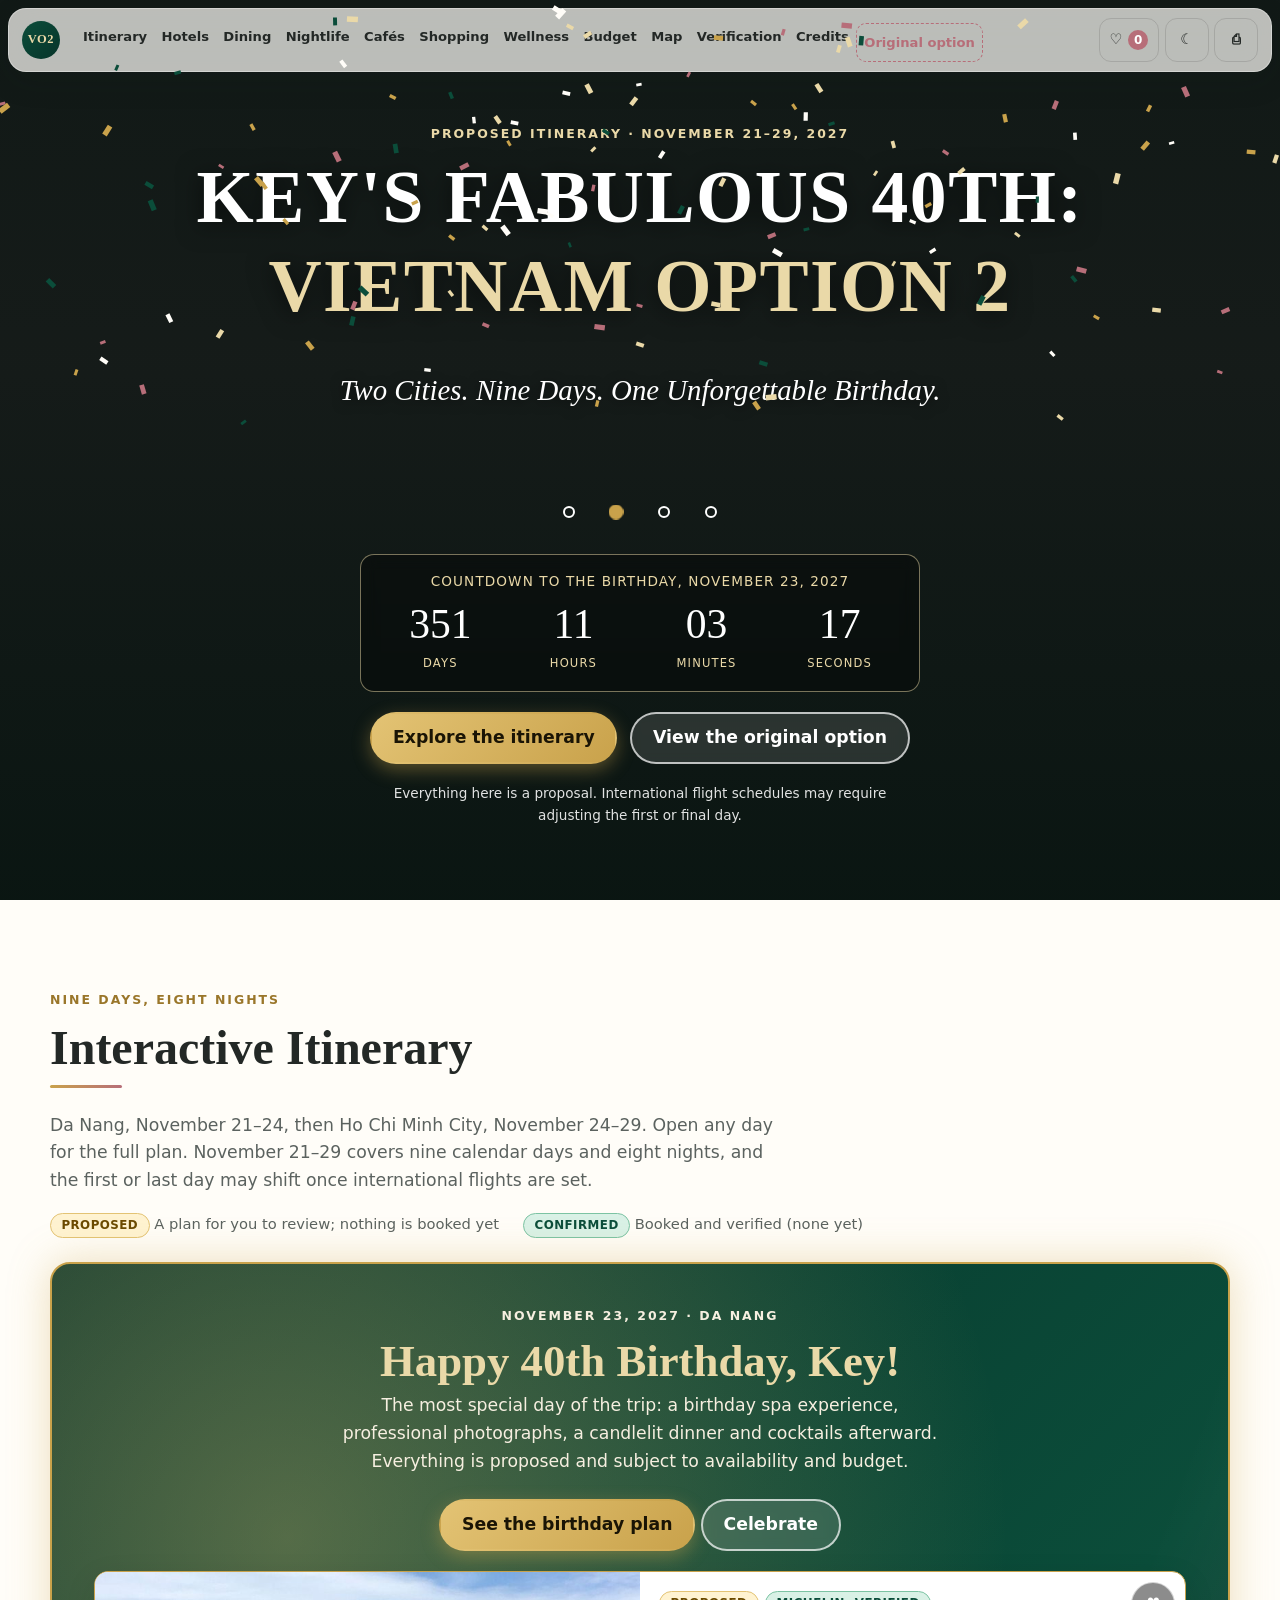
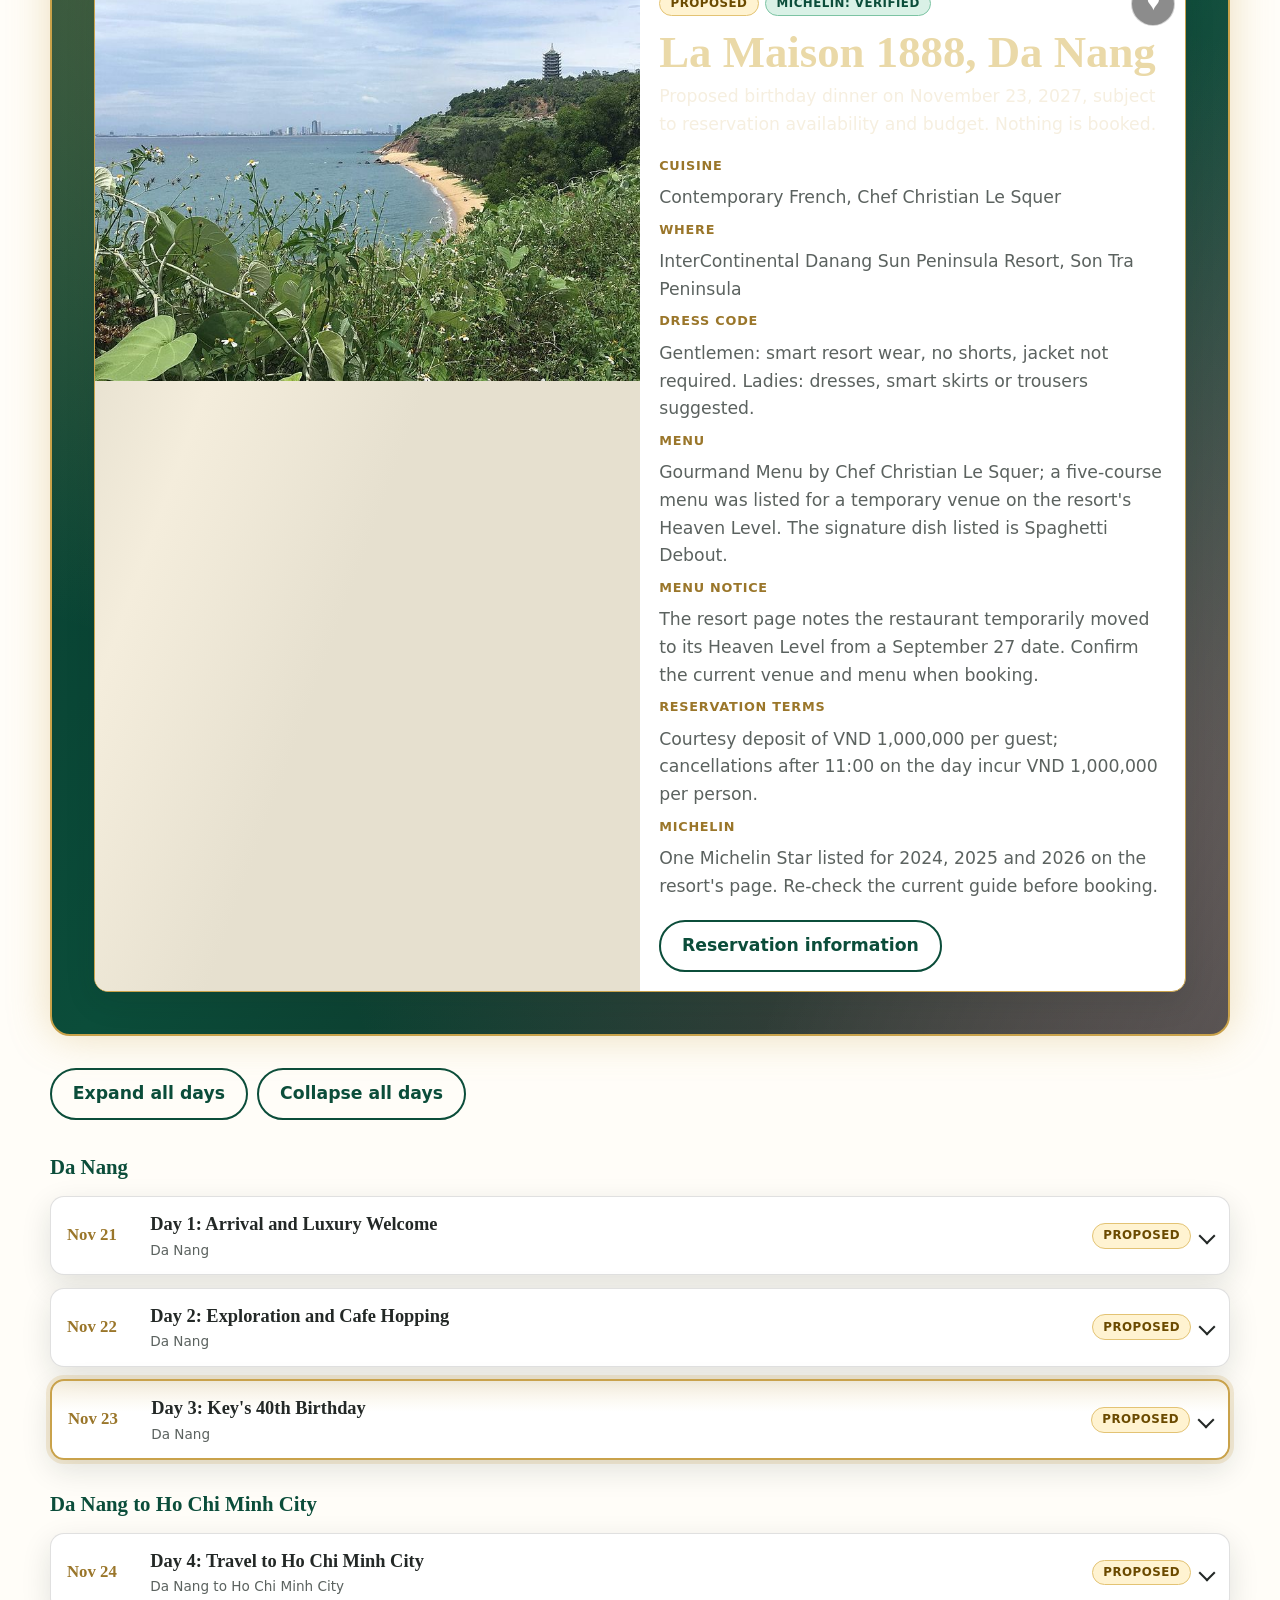
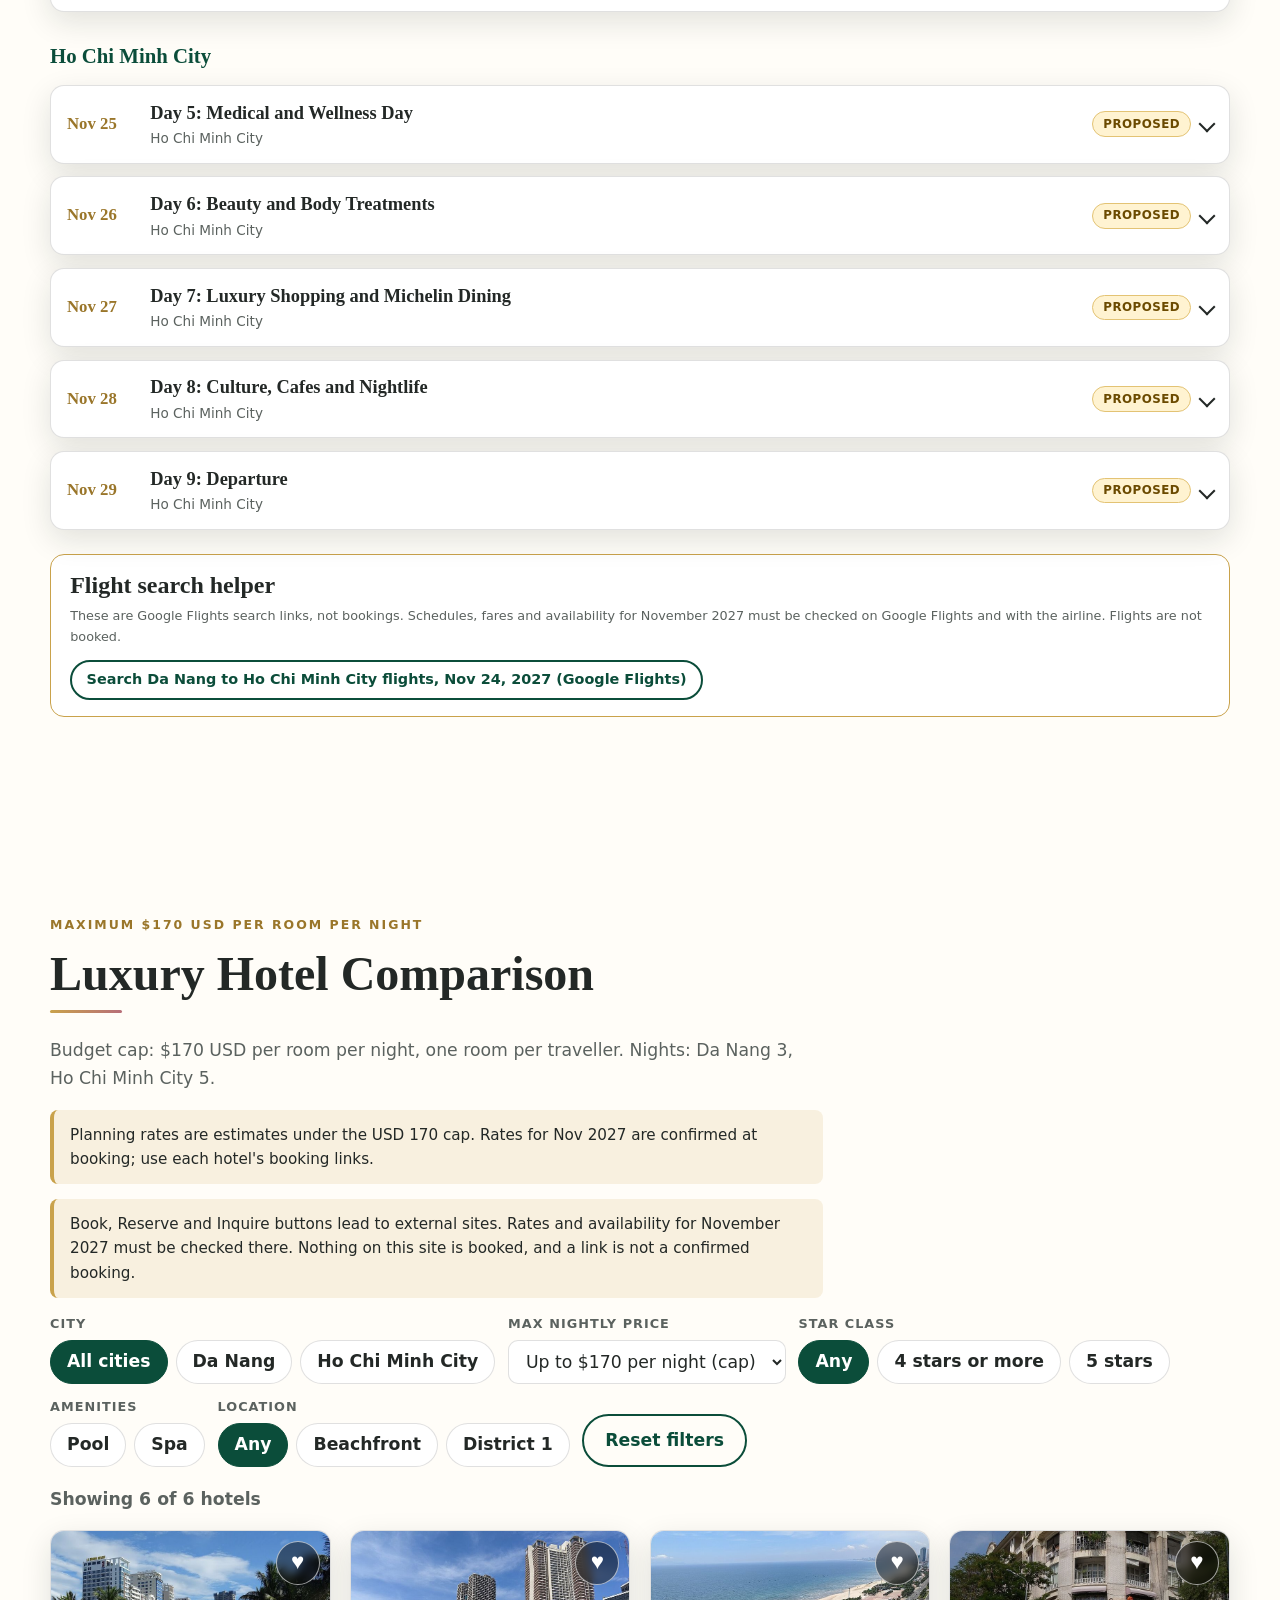
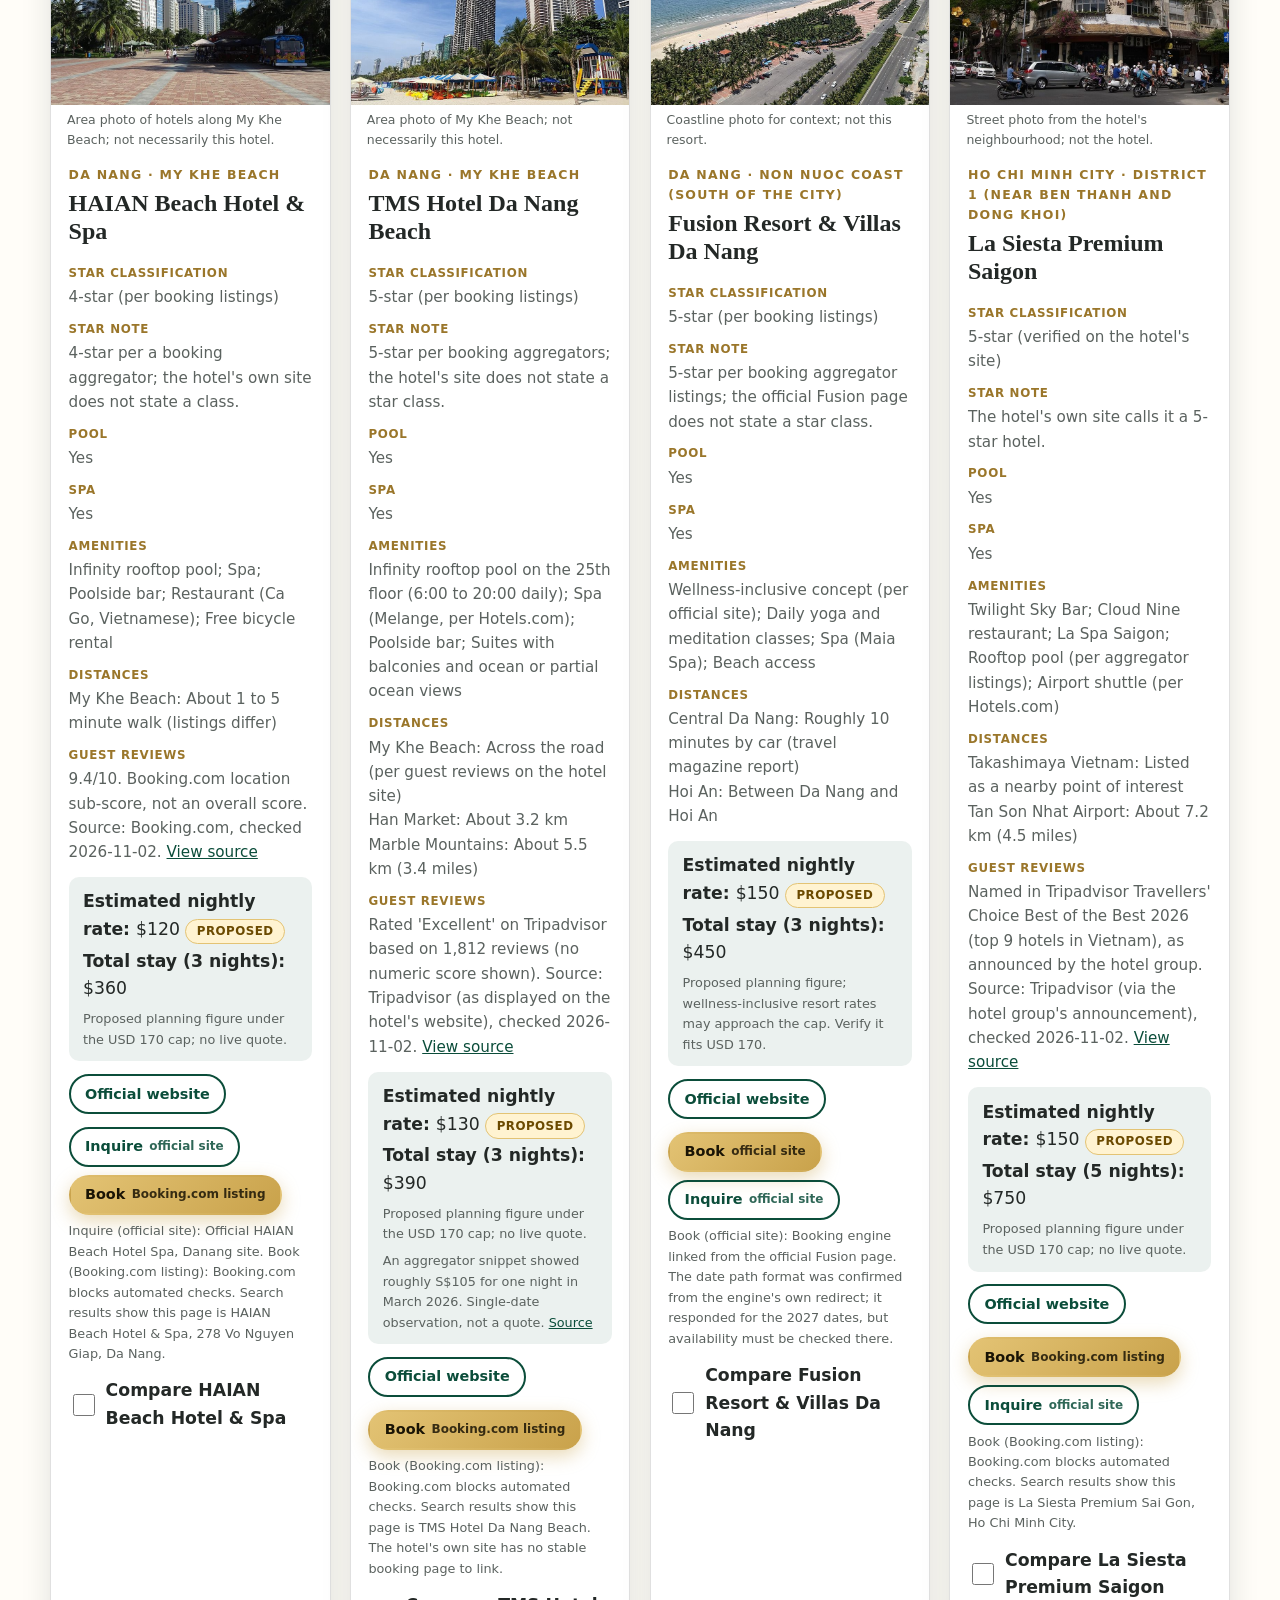
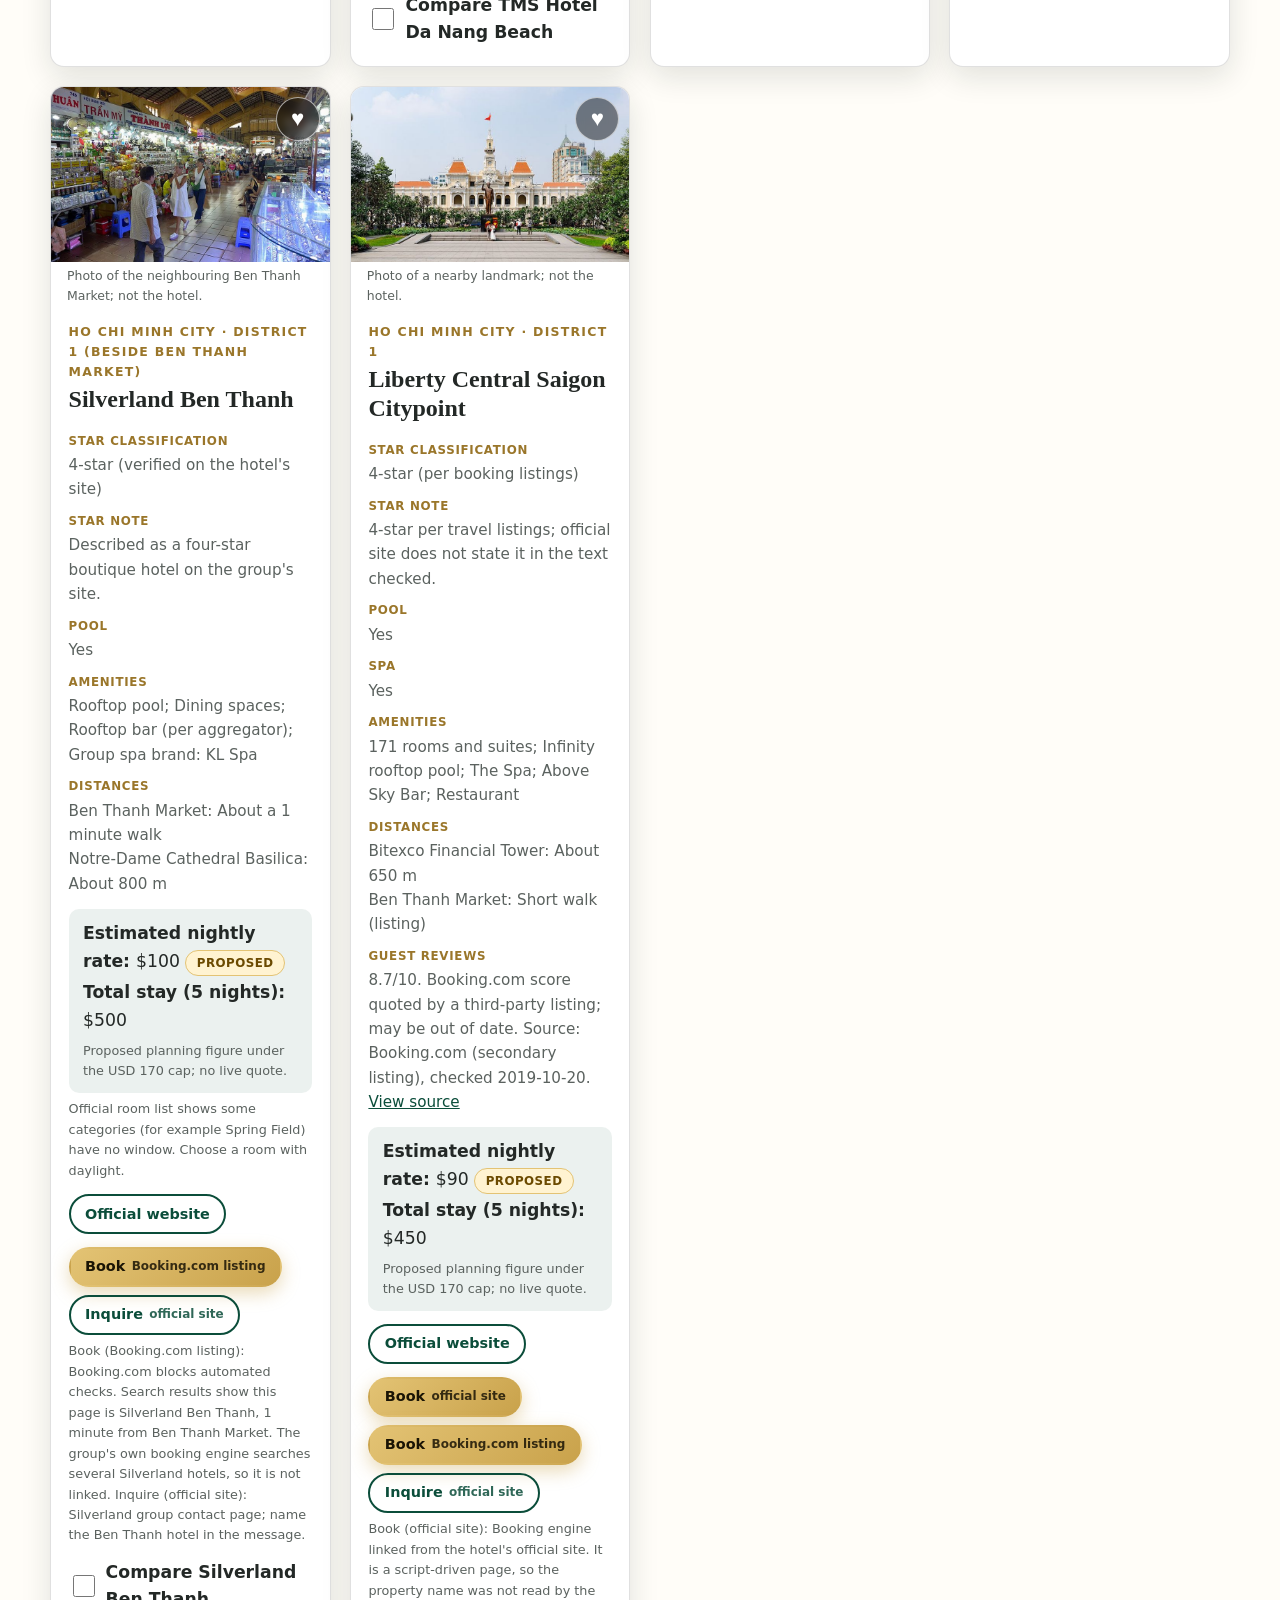
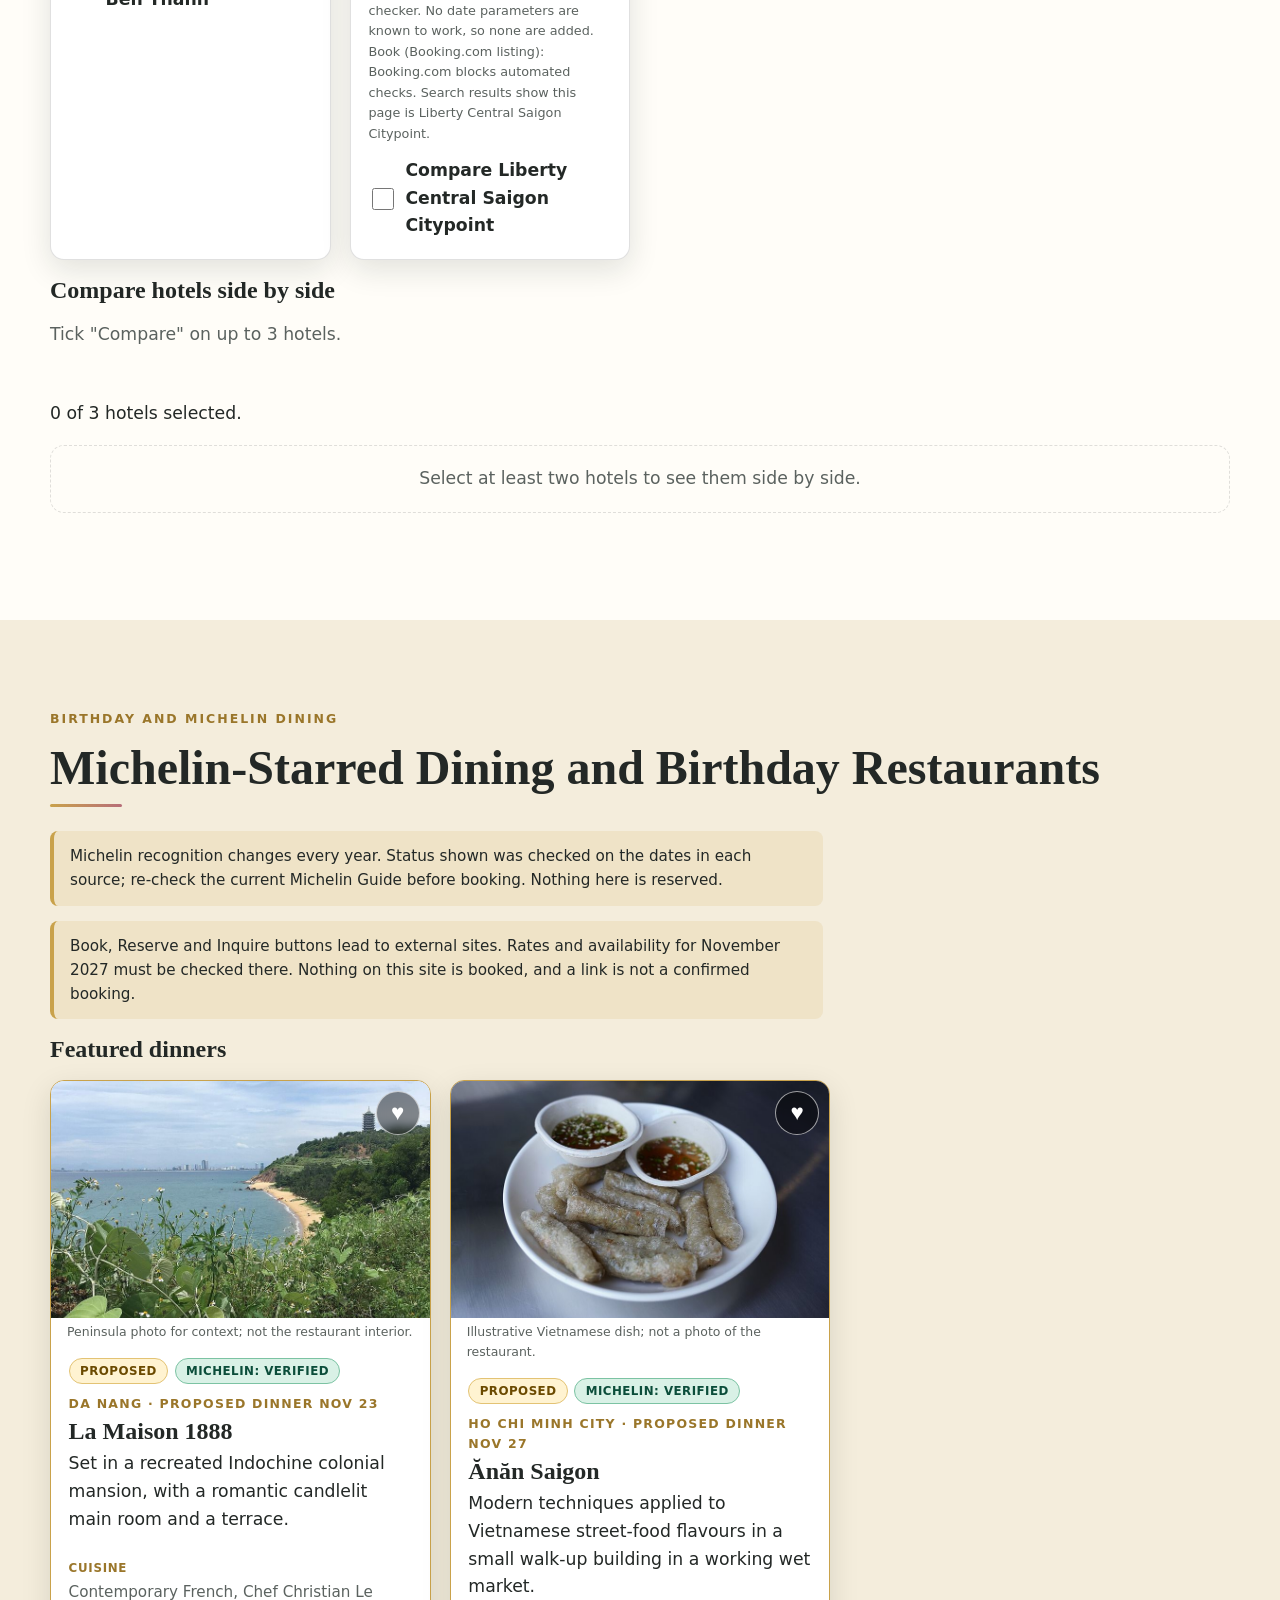
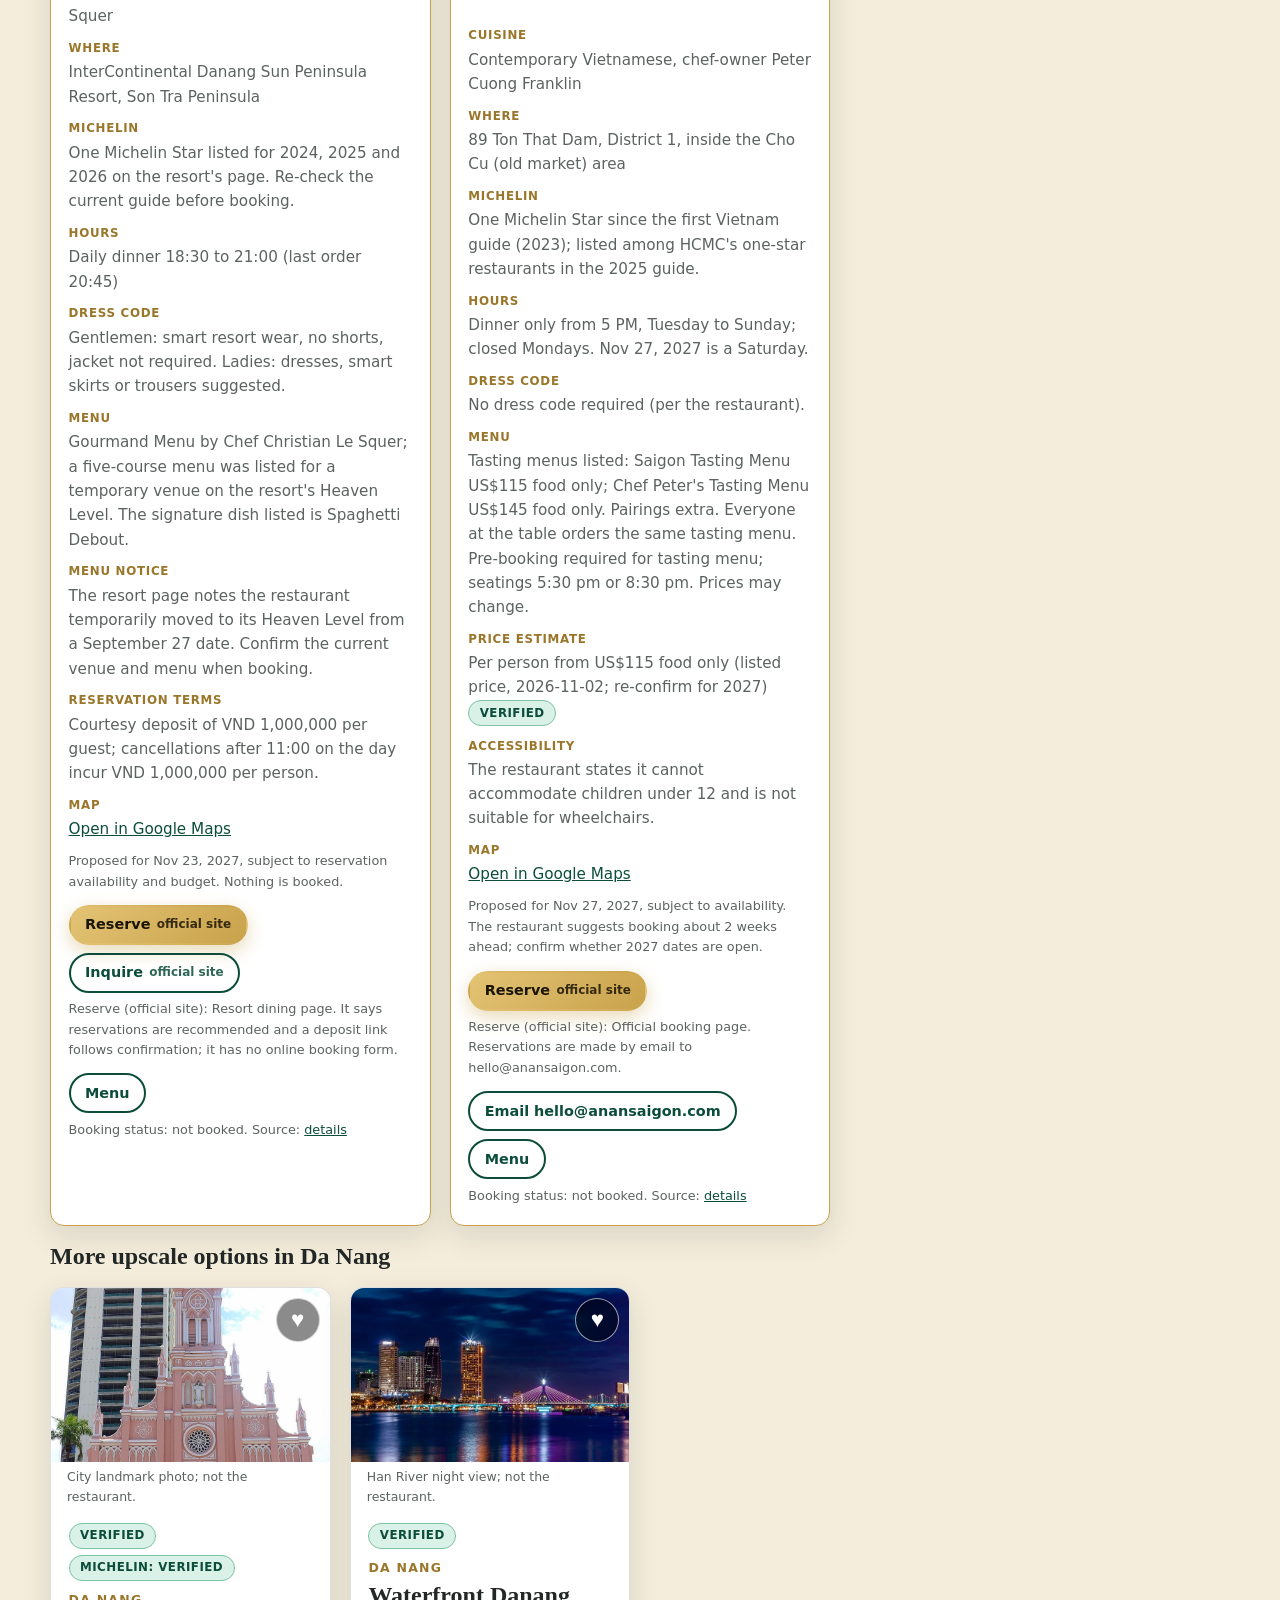
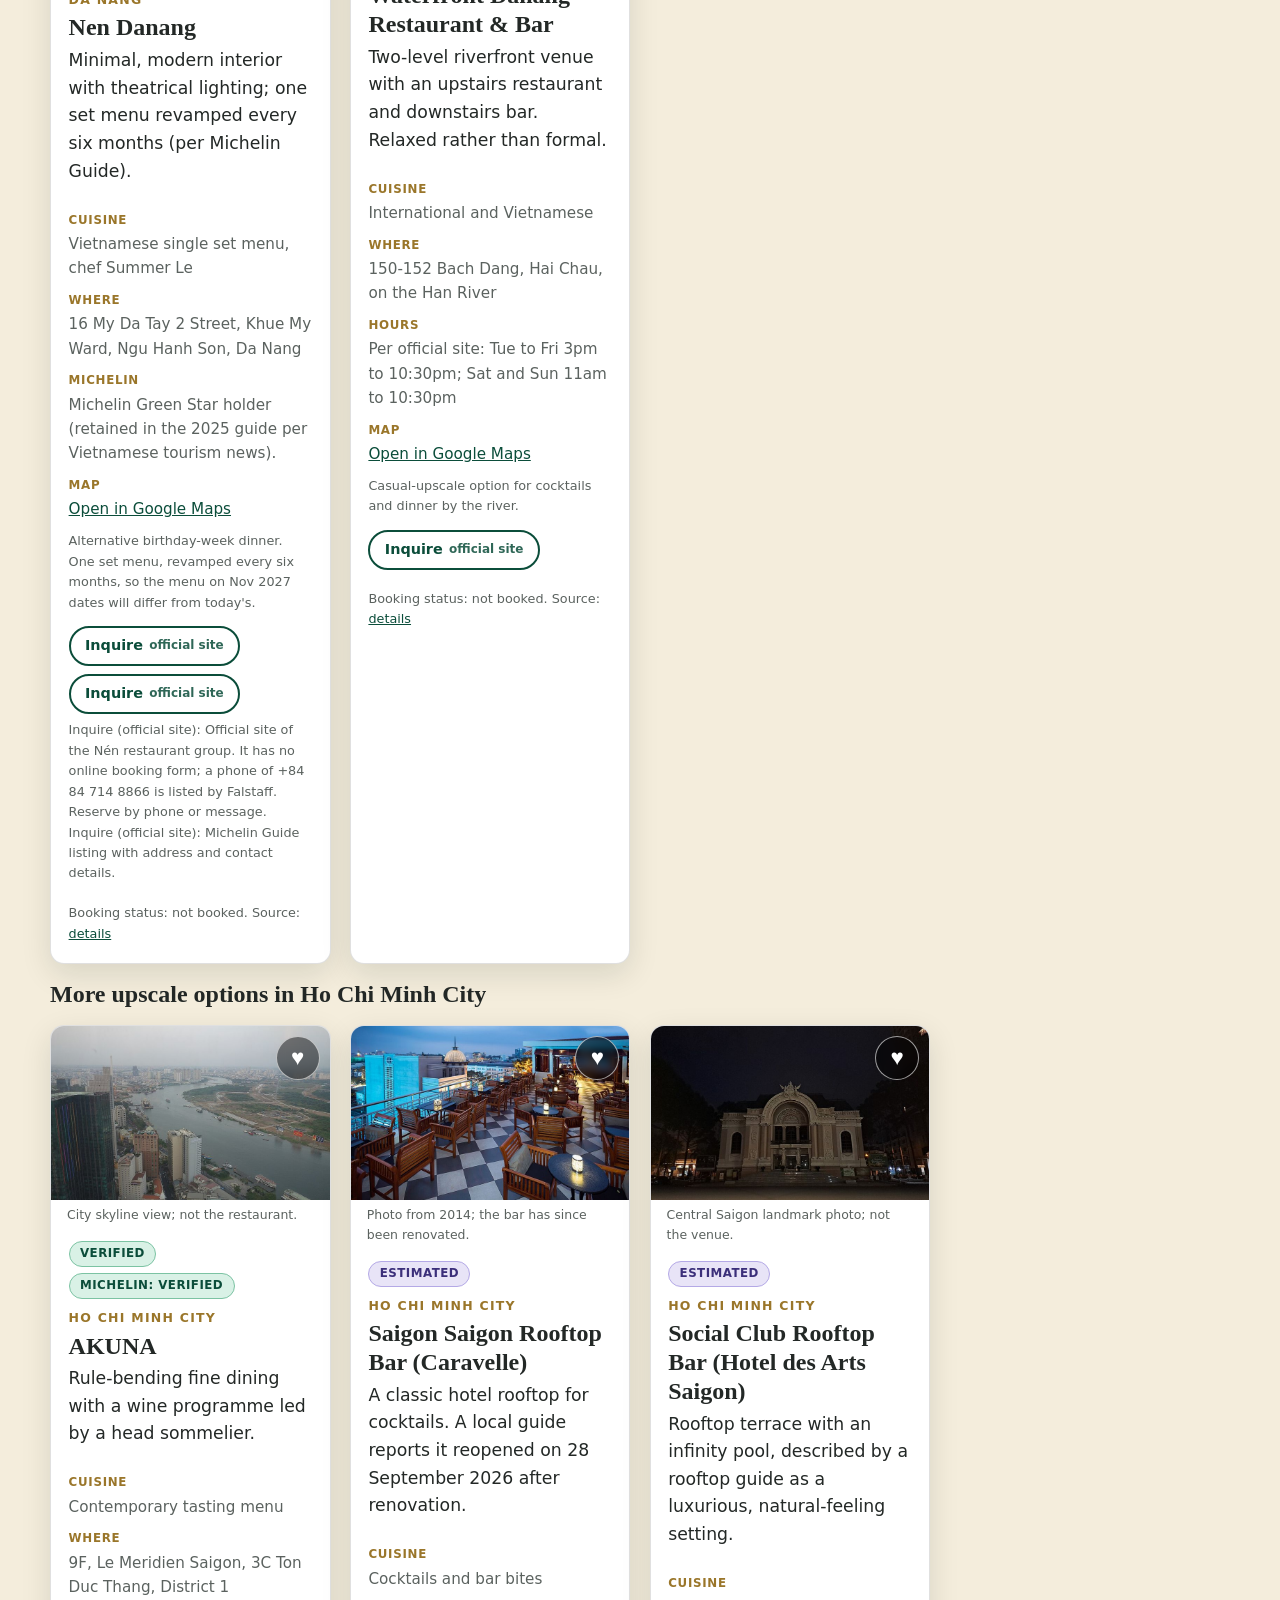
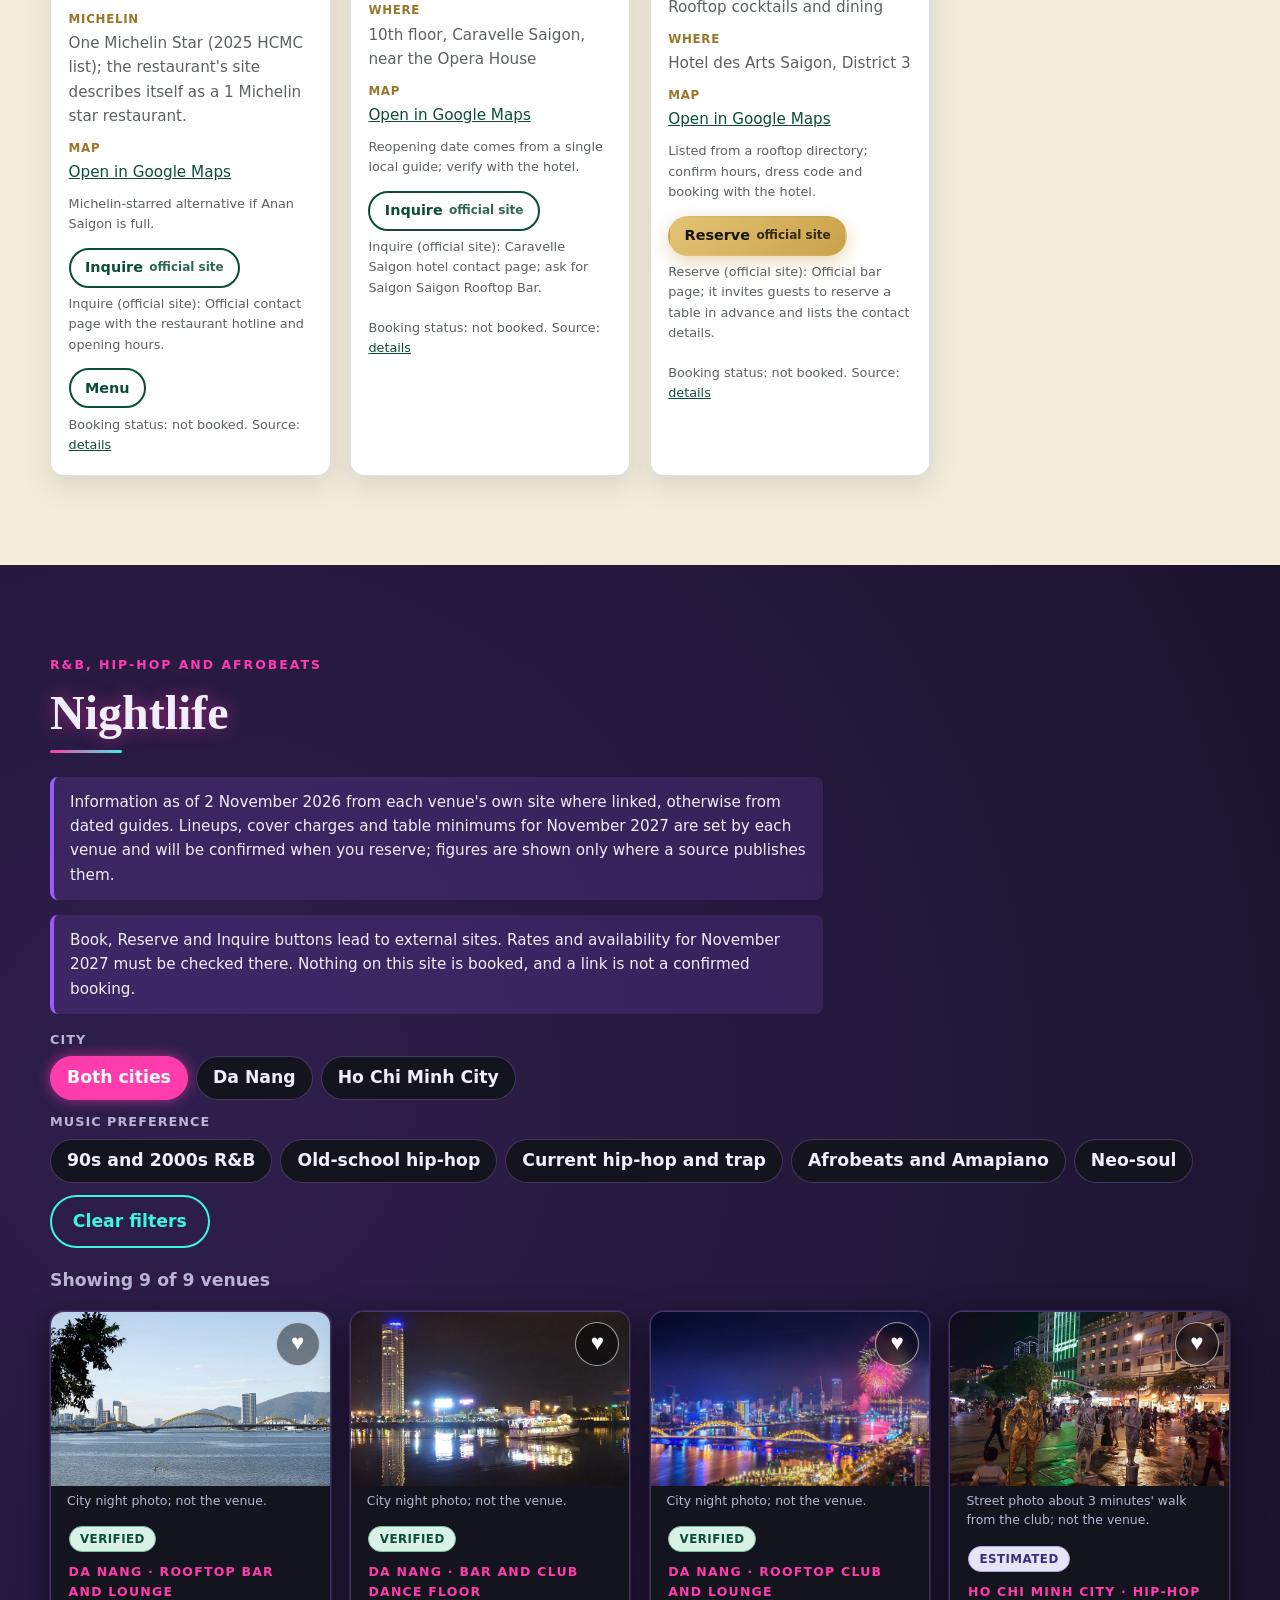
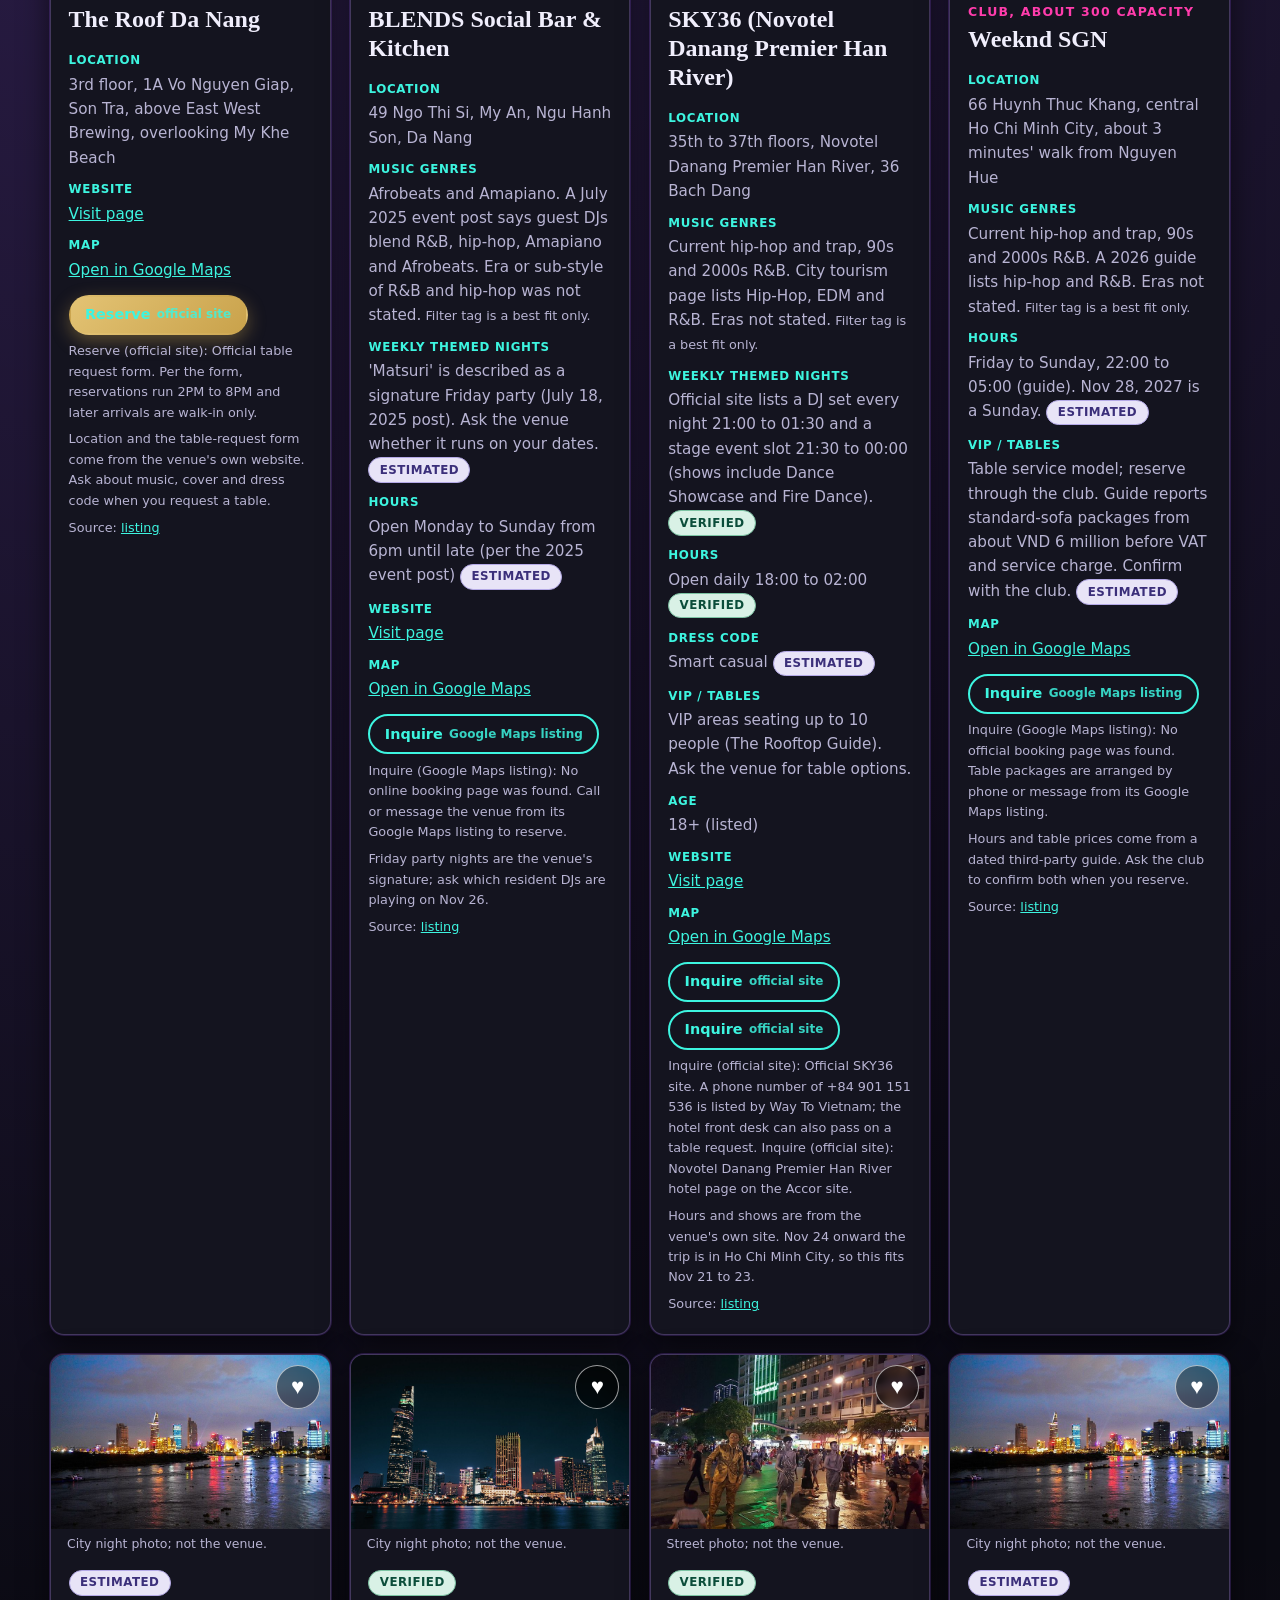
==== commit 7ebf8acc: "Fill in booking links, remove pending wording and medication note" ====
--- a/Vietnam_Option_2.html
+++ b/Vietnam_Option_2.html
@@ -4,7 +4,7 @@
 <meta charset="utf-8">
 <meta name="viewport" content="width=device-width, initial-scale=1">
 <title>VIETNAM OPTION 2 — KEY'S 40TH BIRTHDAY EXPERIENCE</title>
-<meta name="description" content="A proposed luxury itinerary for Key's 40th birthday: Da Nang and Ho Chi Minh City, November 21–29, 2027. All plans are tentative.">
+<meta name="description" content="A proposed luxury itinerary for Key's 40th birthday: Da Nang and Ho Chi Minh City, November 21–29, 2027. All plans are proposals.">
 <meta name="color-scheme" content="light dark">
 <script>
 (function () {
@@ -90,7 +90,7 @@
         <a class="btn btn-gold" href="#itinerary">Explore the itinerary</a>
         <a class="btn btn-ghost" href="vietnam_itinerary_site.html">View the original option</a>
       </div>
-      <p class="hero-note">Everything here is tentative. International flight schedules may require adjusting the first or final day.</p>
+      <p class="hero-note">Everything here is a proposal. International flight schedules may require adjusting the first or final day.</p>
     </div>
   </section>
 
@@ -101,7 +101,7 @@
       <p class="lead">Da Nang, November 21–24, then Ho Chi Minh City, November 24–29. Open any day for the full plan. November 21–29 covers nine calendar days and eight nights, and the first or last day may shift once international flights are set.</p>
 
       <ul class="legend" aria-label="Status legend">
-        <li><span class="badge badge-tentative">Tentative</span> Proposed plan, nothing booked or confirmed</li>
+        <li><span class="badge badge-proposed">Proposed</span> A plan for you to review; nothing is booked yet</li>
         <li><span class="badge badge-confirmed">Confirmed</span> Booked and verified (none yet)</li>
       </ul>
 
@@ -184,7 +184,7 @@
       <p class="eyebrow">How to read this site</p>
       <h2 id="verificationTitle">Verification and Status Labels</h2>
       <div class="section-body" id="verificationBody">
-        <p class="lead">Facts on this site carry a status label. Anything that could not be verified is shown as <strong>Estimated</strong>, <strong>Proposed</strong> or <strong>Pending confirmation</strong>. No prices, availability, ratings or events should be treated as booked or guaranteed.</p>
+        <p class="lead">Facts on this site carry a status label. Figures from a dated guide or listing are shown as <strong>Estimated</strong>, and plans are shown as <strong>Proposed</strong>. Information is as of 2 November 2026; rates and availability for November 2027 are confirmed at booking. No prices, availability, ratings or events should be treated as booked or guaranteed.</p>
       </div>
     </div>
   </section>
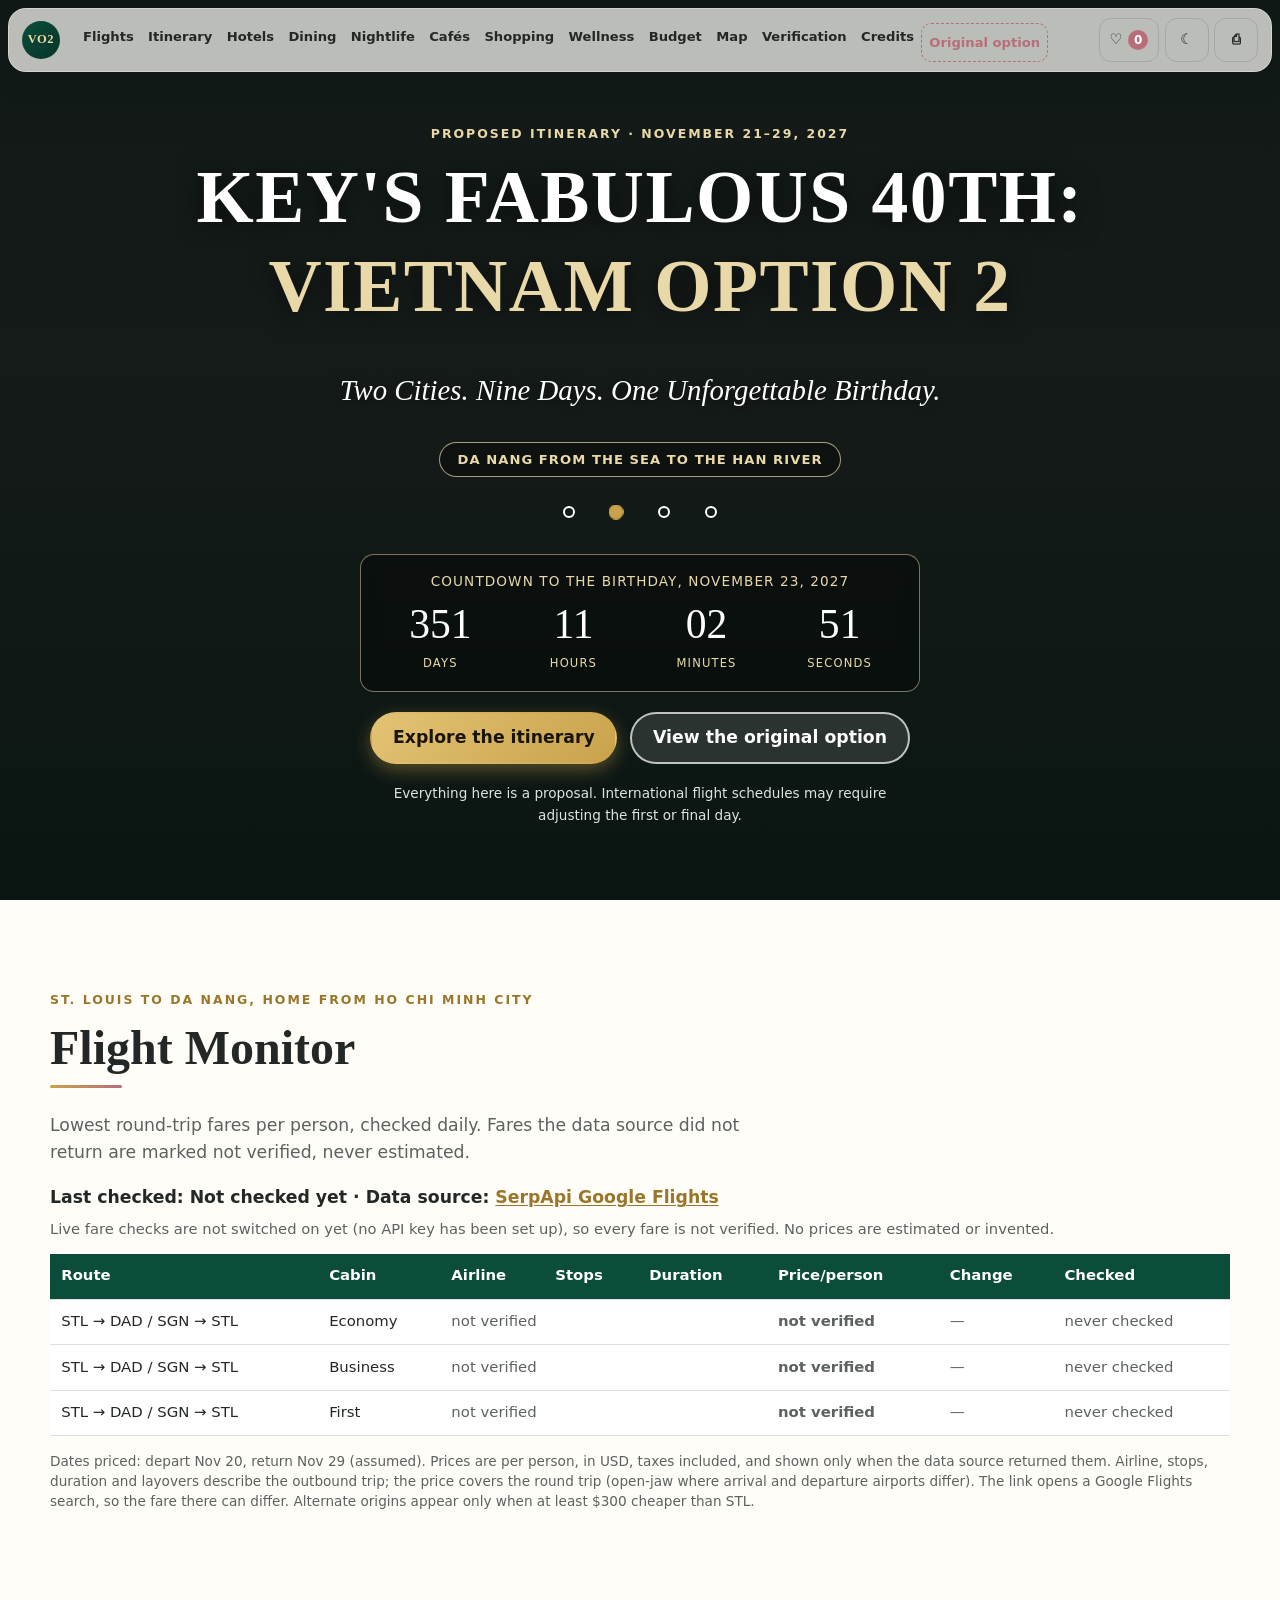
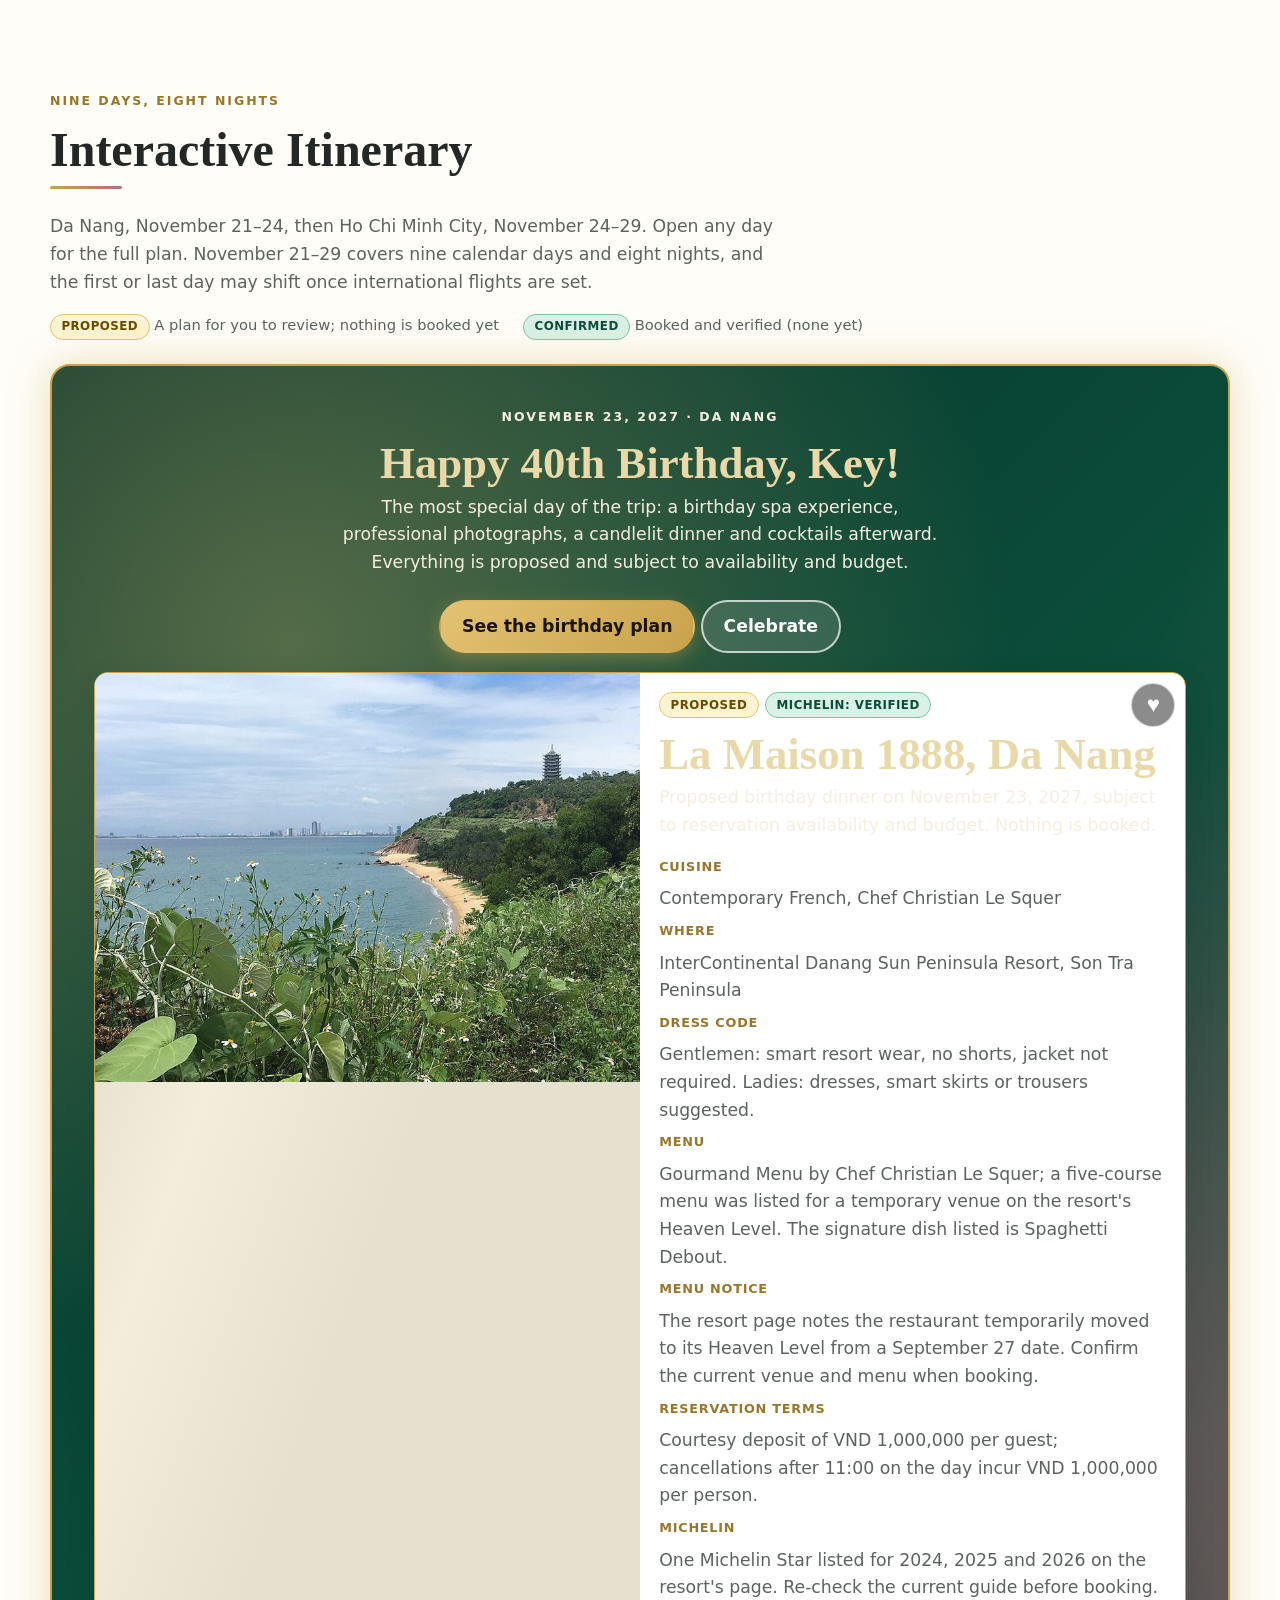
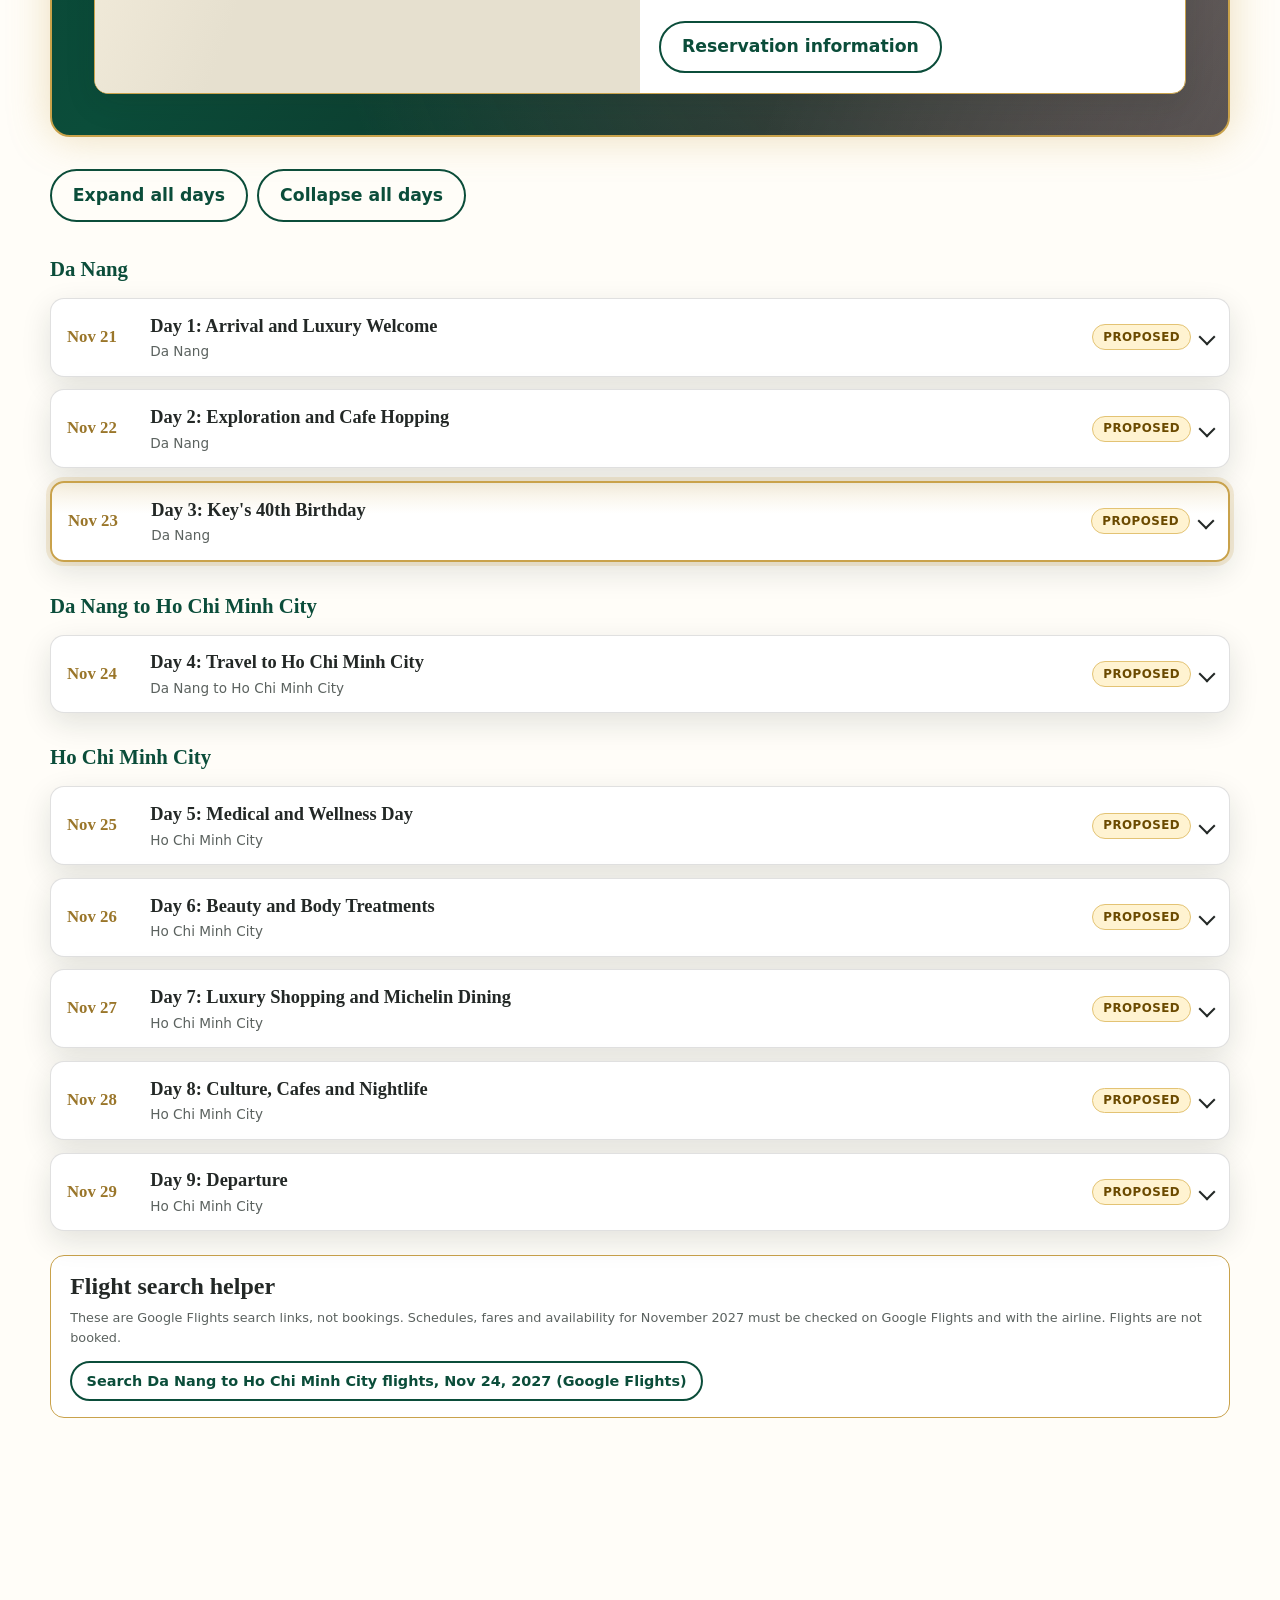
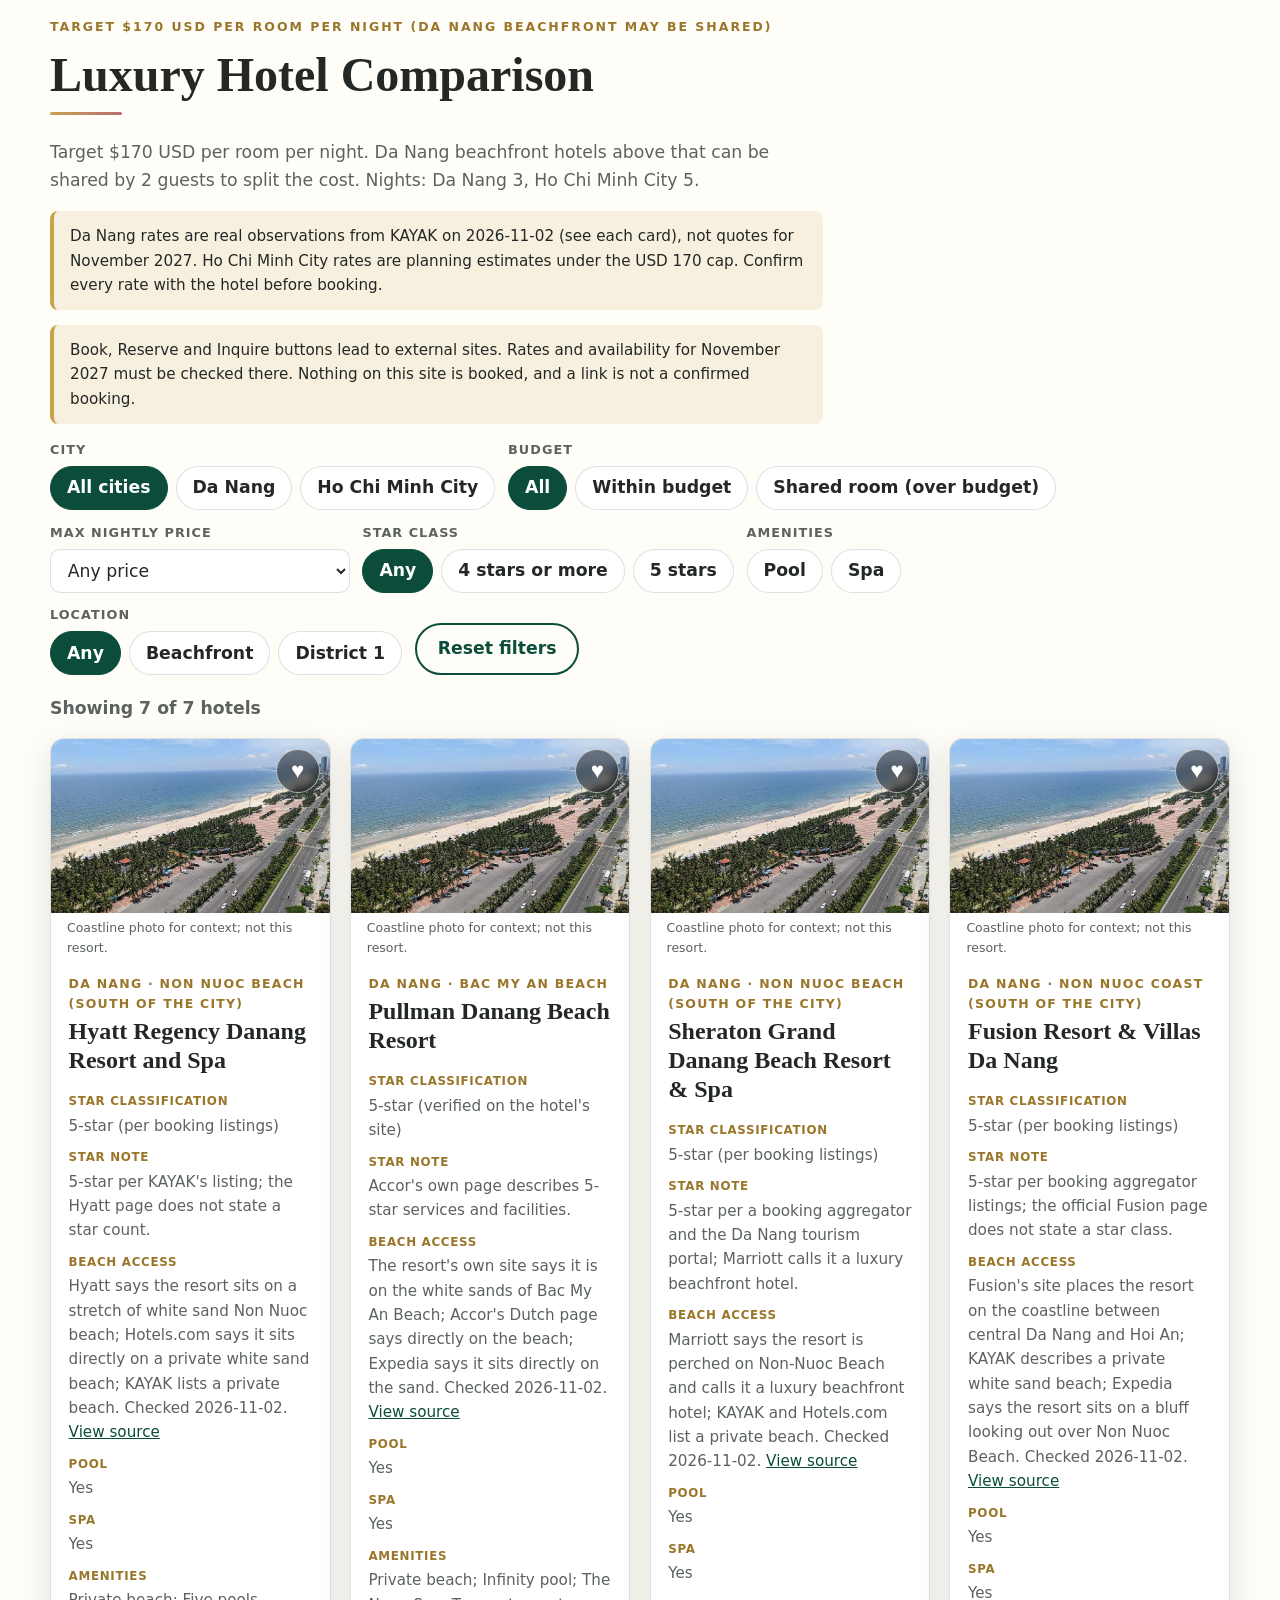
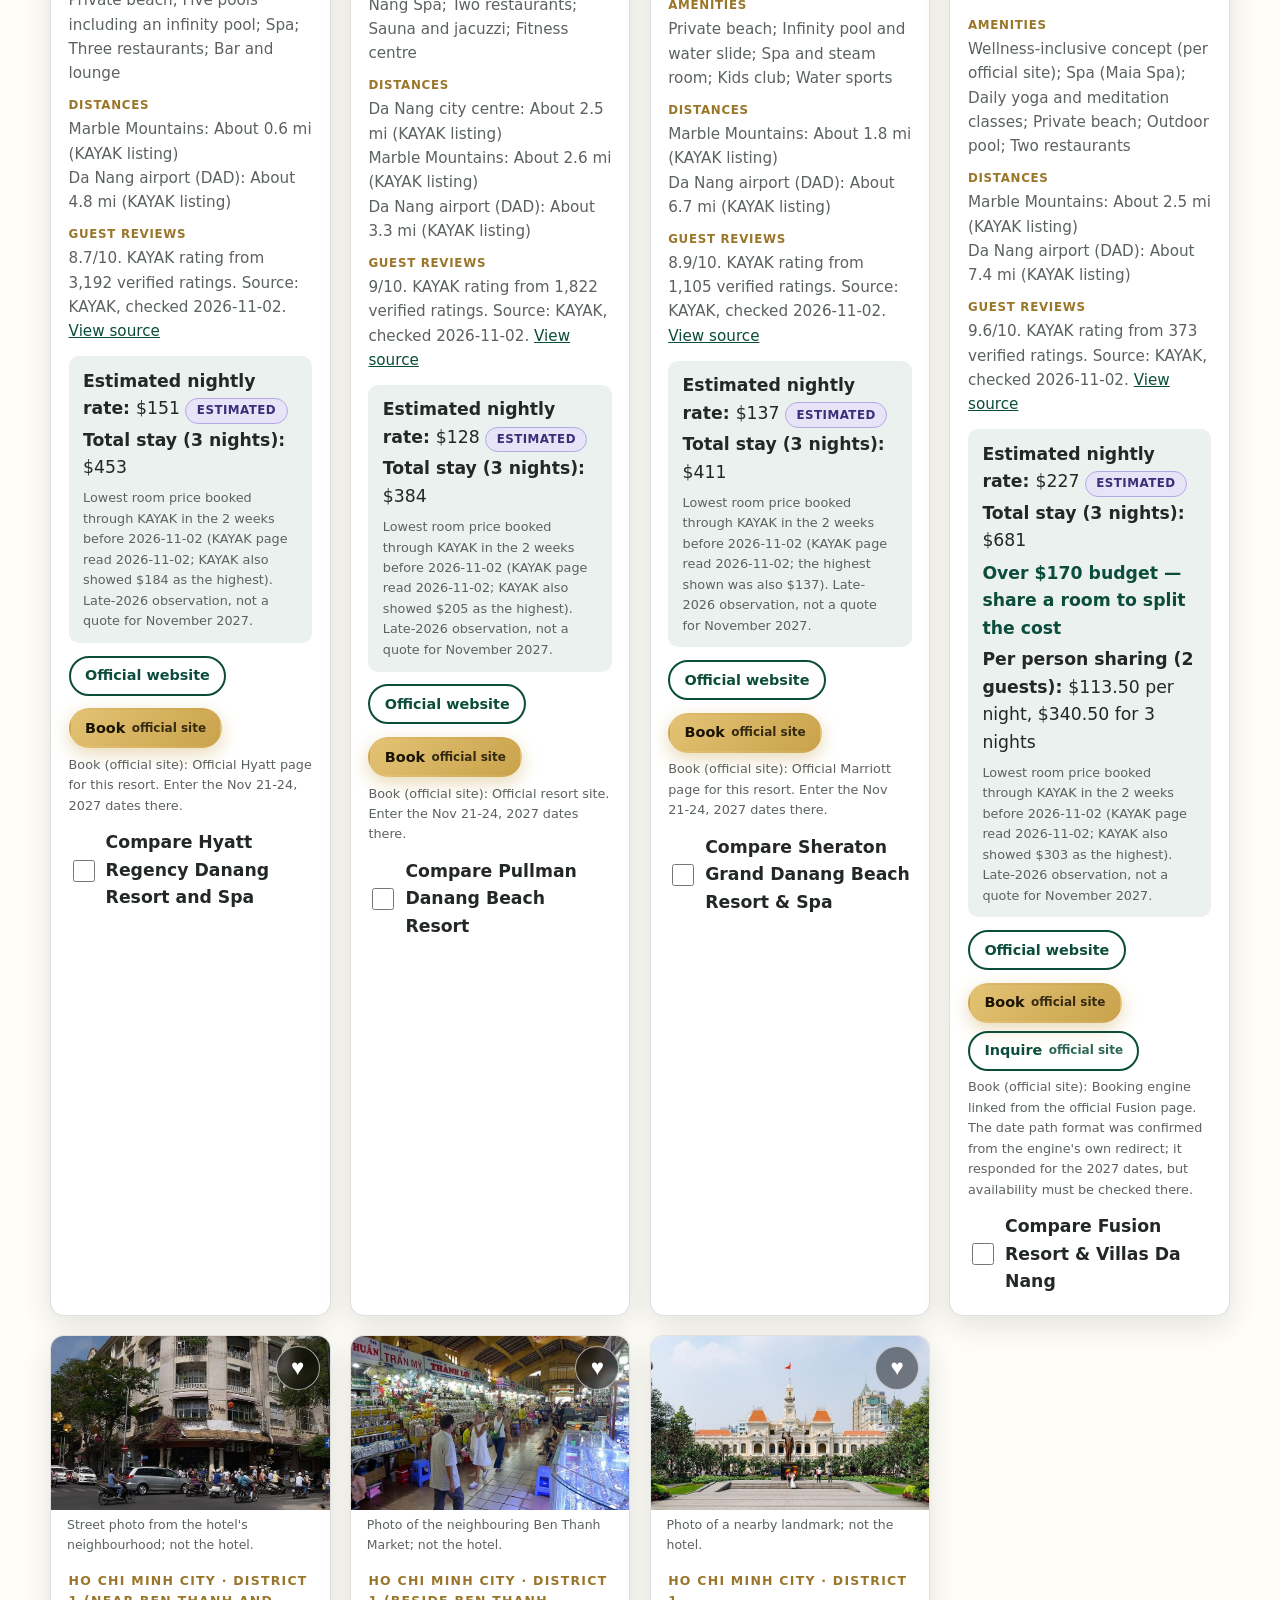
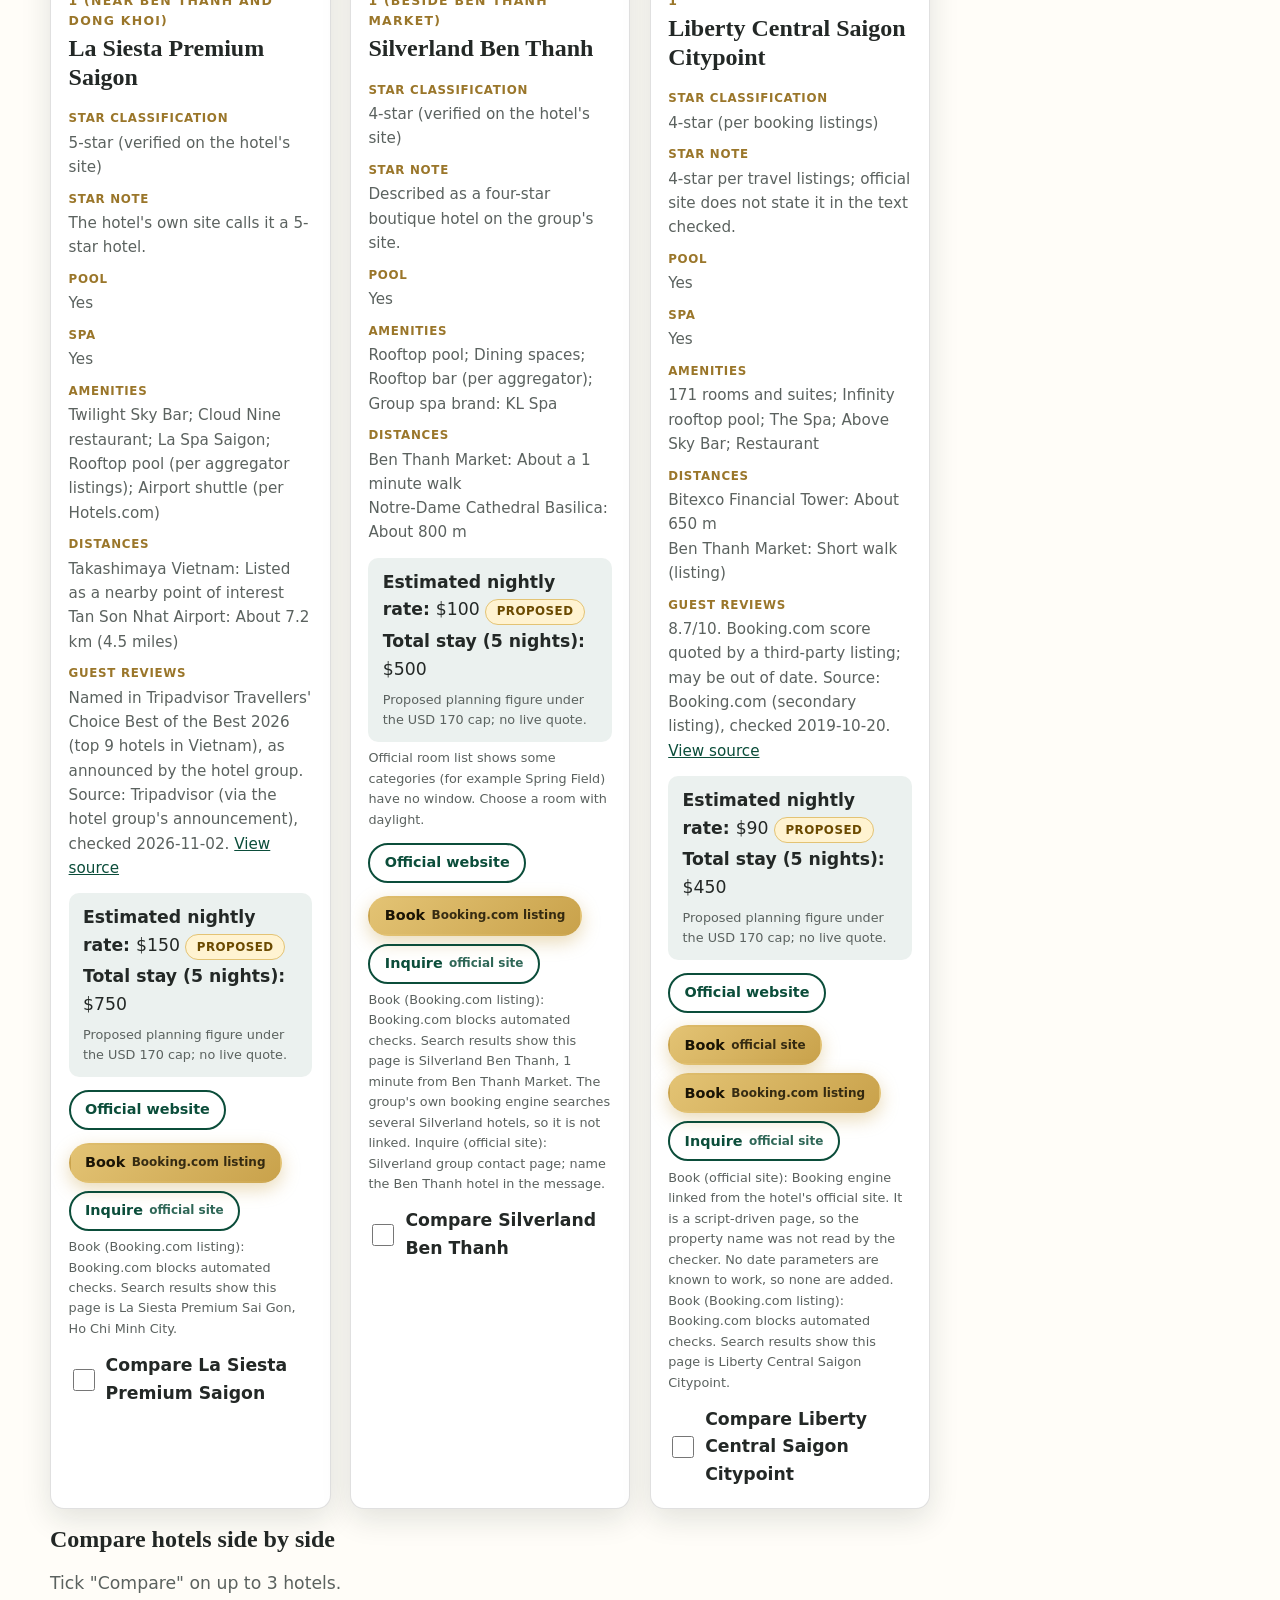
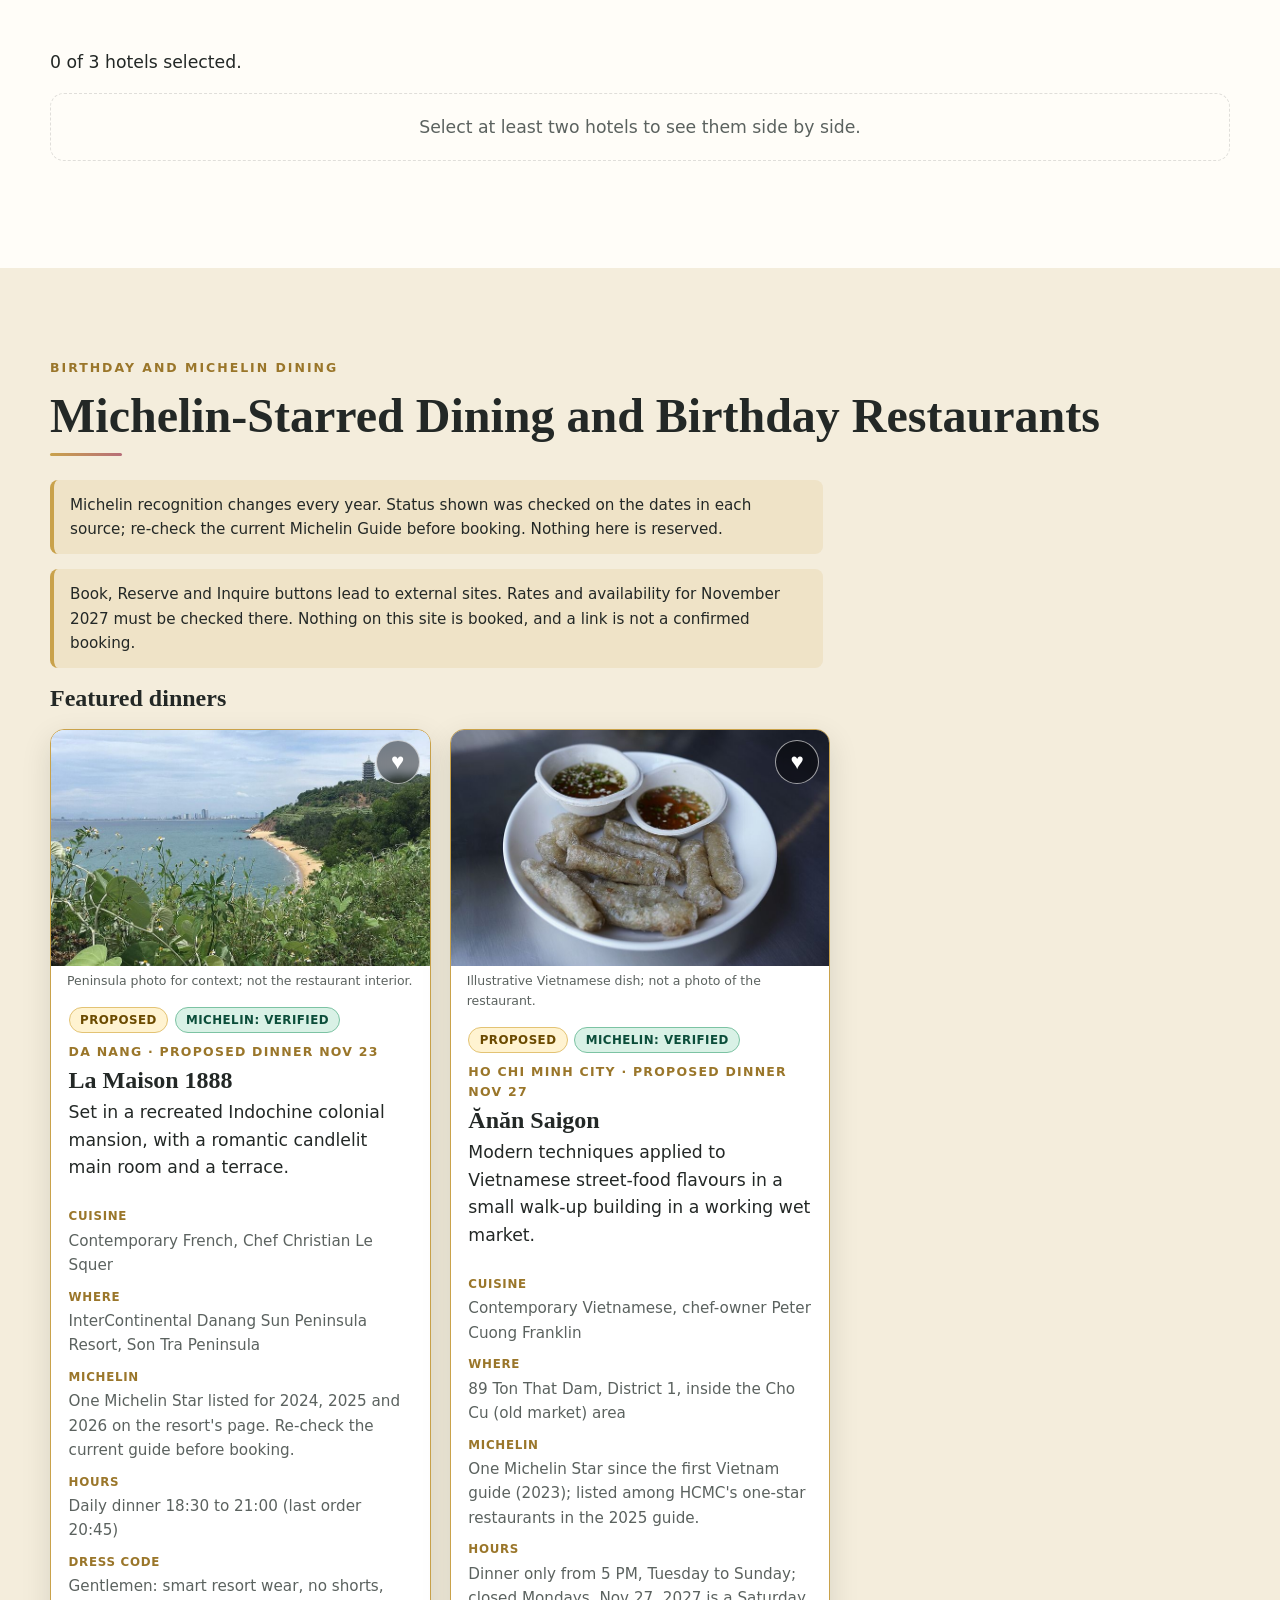
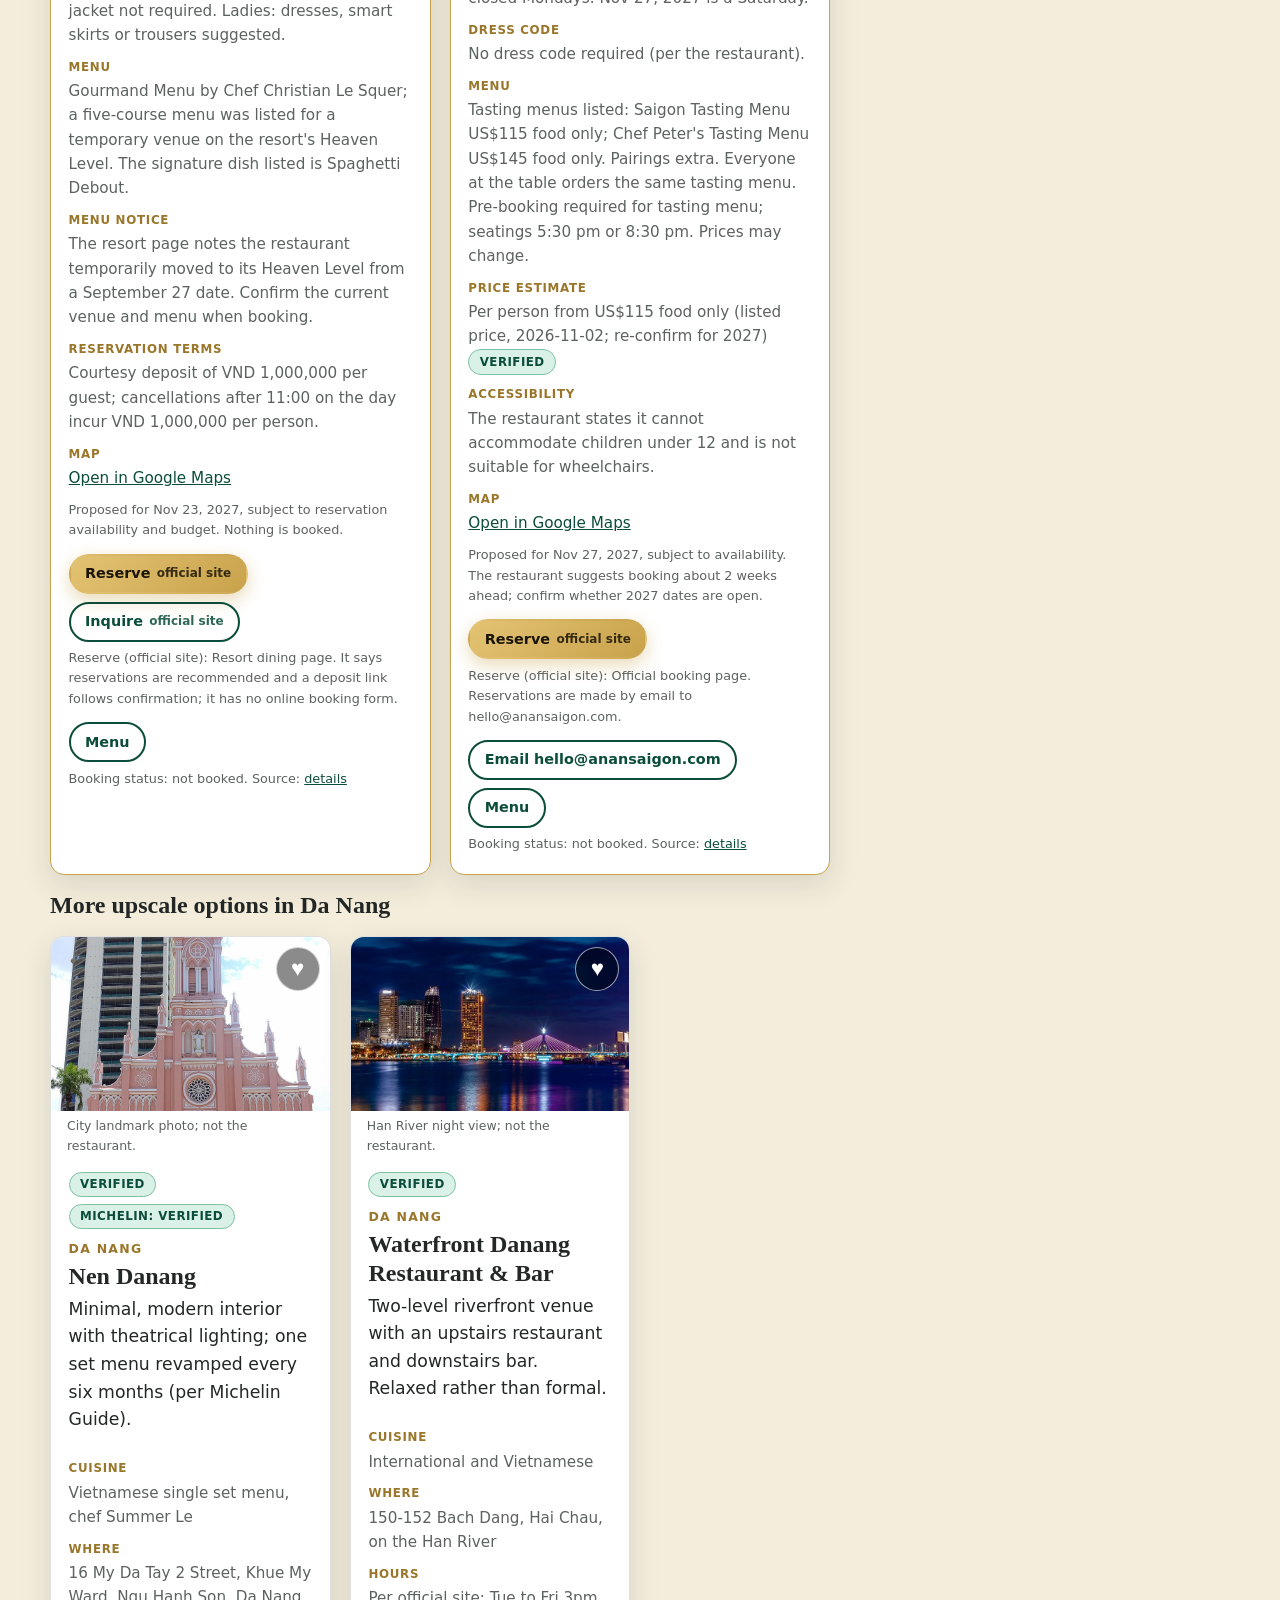
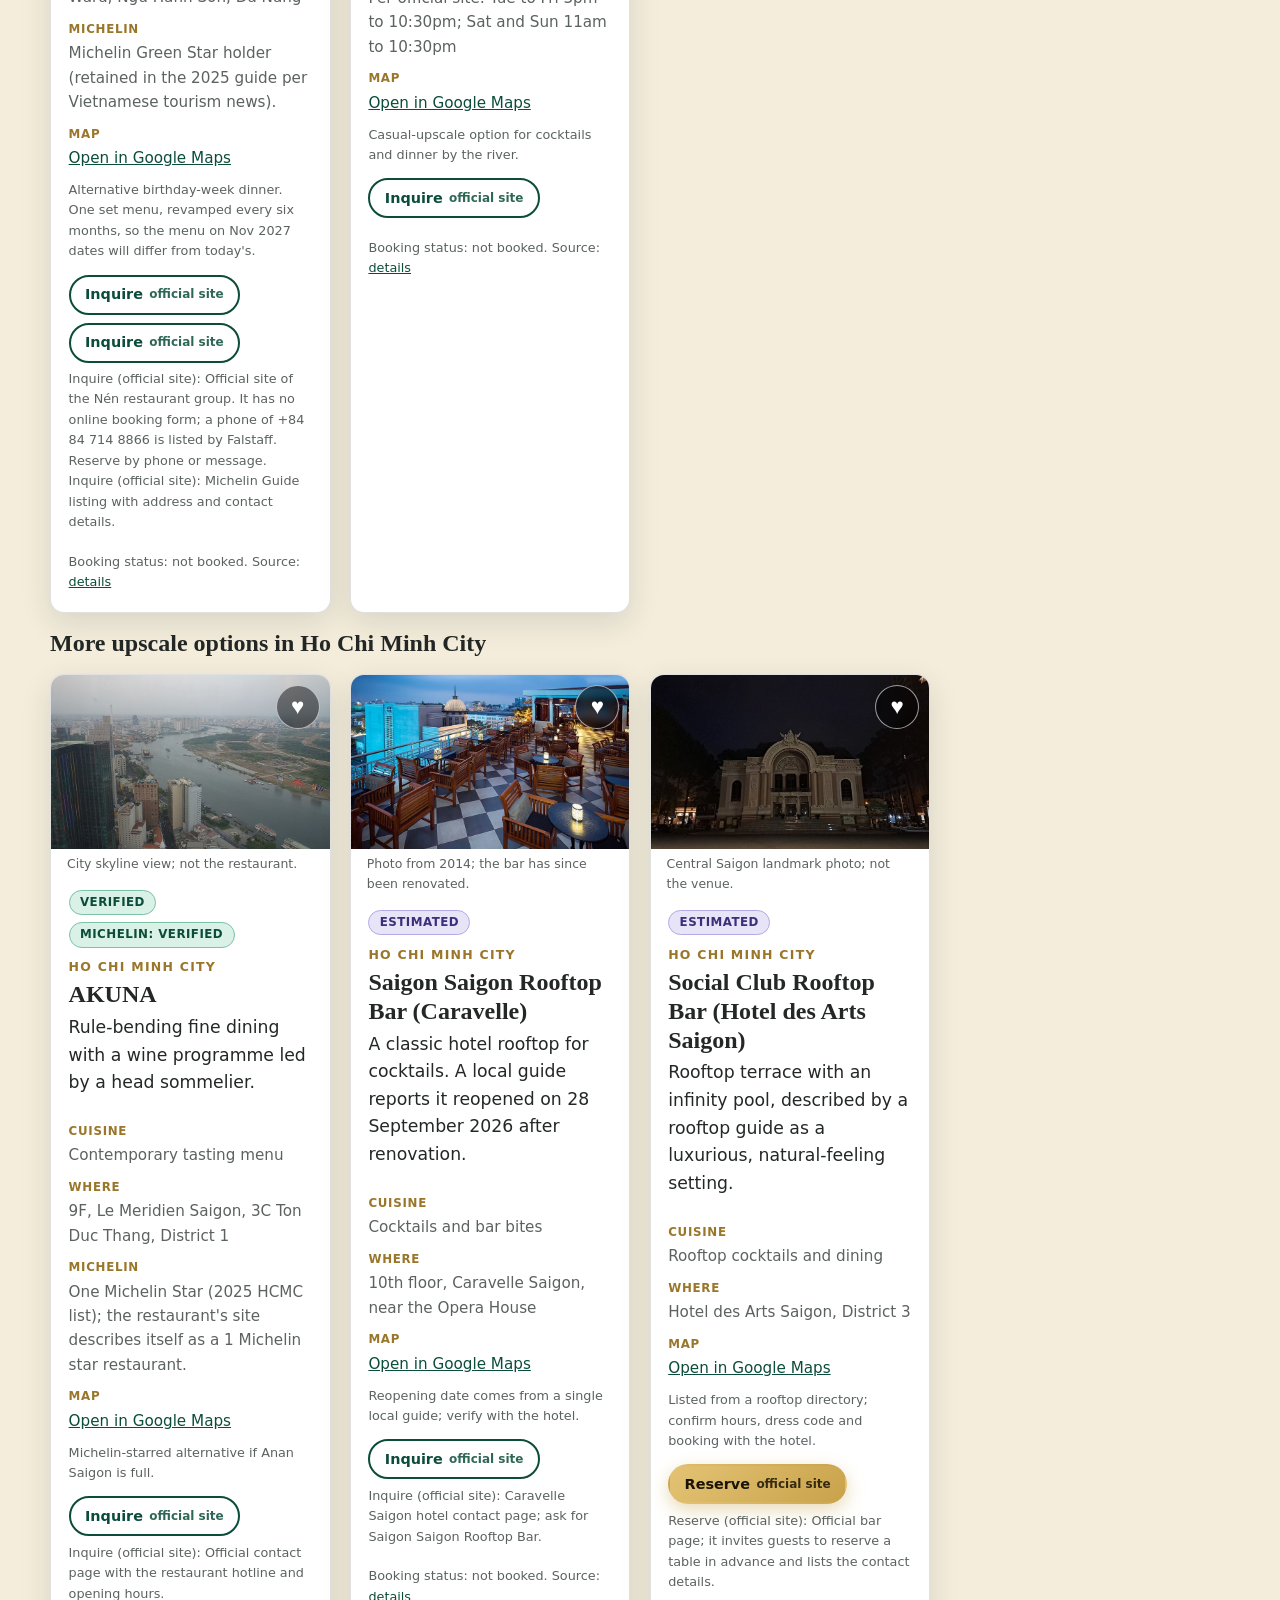
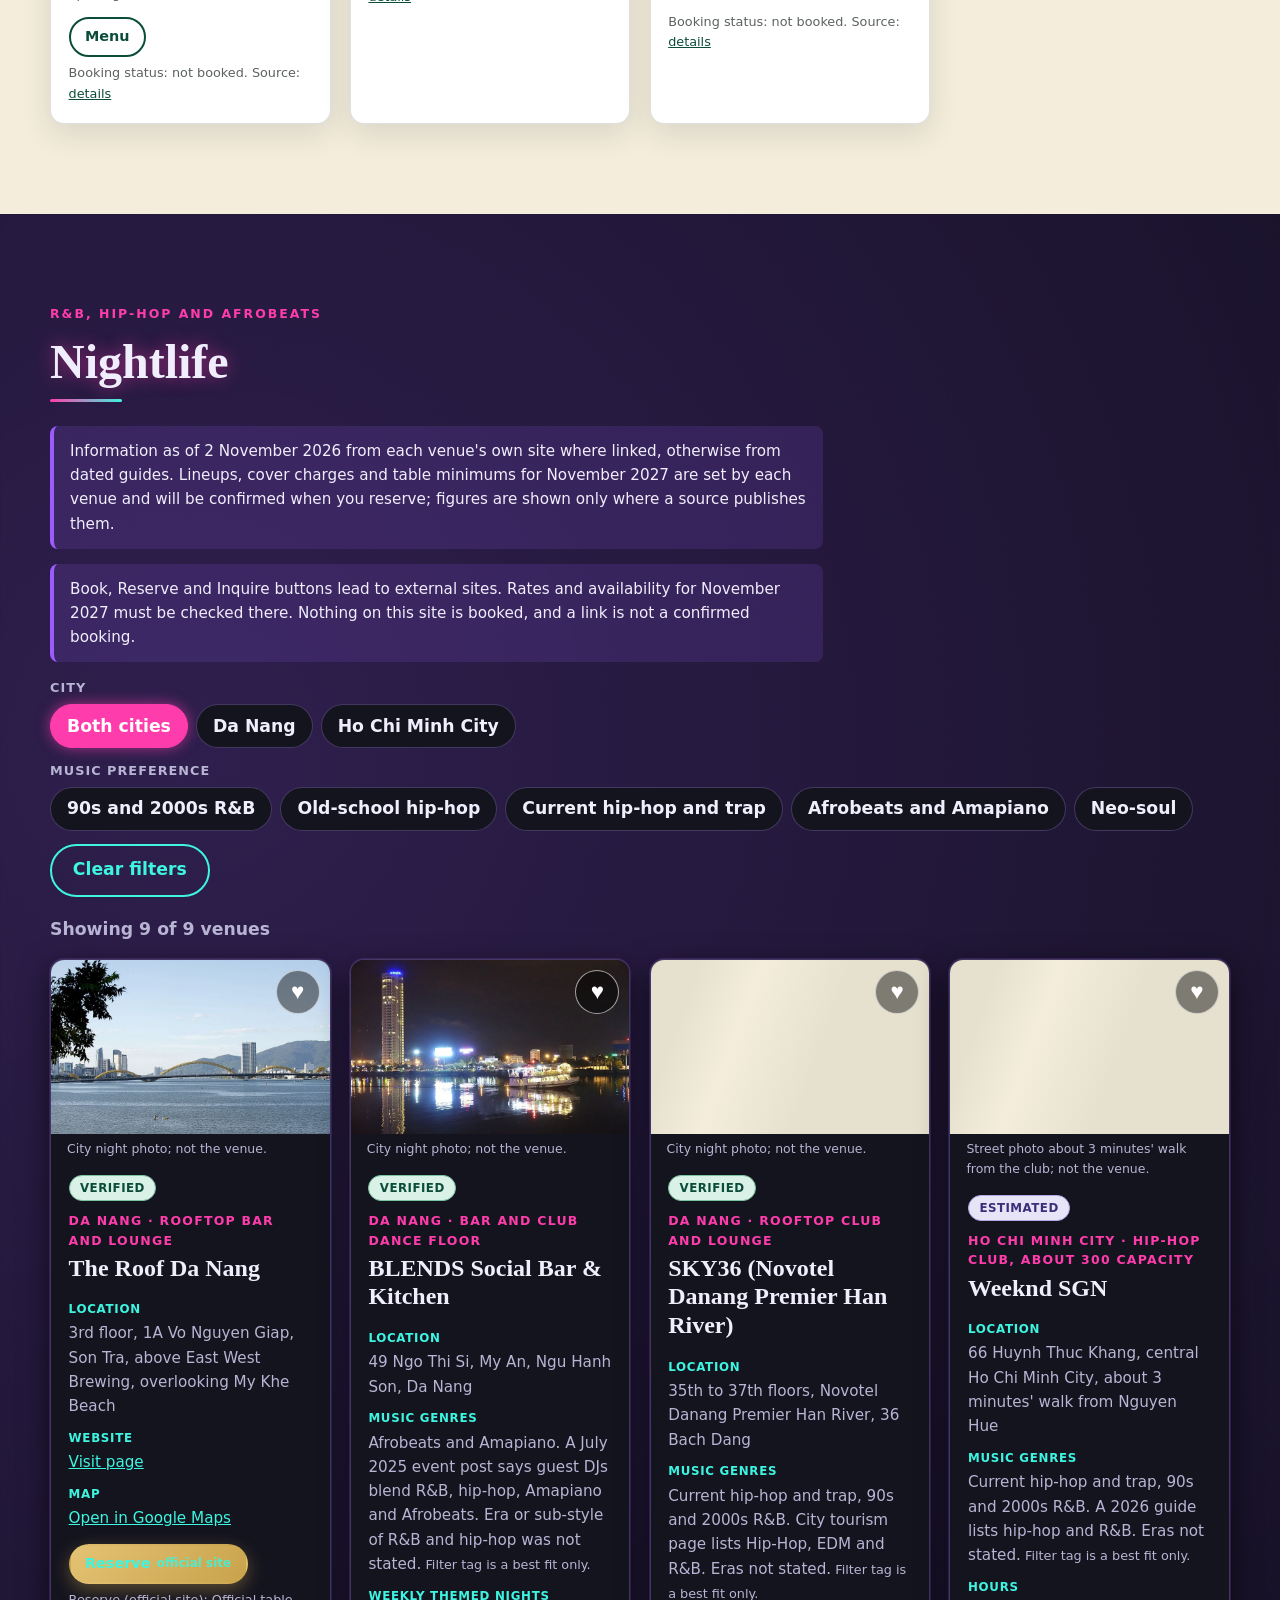
==== commit 59209cff: "Add original itinerary pages, Flight Monitor for all trip travel, and Da Nang beachfront hotel updat" ====
--- a/Vietnam_Option_2.html
+++ b/Vietnam_Option_2.html
@@ -20,6 +20,7 @@
 </script>
 <link rel="icon" href="data:image/svg+xml,%3Csvg xmlns='http://www.w3.org/2000/svg' viewBox='0 0 32 32'%3E%3Crect width='32' height='32' rx='6' fill='%230b3d2e'/%3E%3Ctext x='16' y='21' font-size='13' text-anchor='middle' fill='%23d4b46a' font-family='Georgia,serif'%3EVO2%3C/text%3E%3C/svg%3E">
 <link rel="stylesheet" href="vietnam-option-2/css/styles.css">
+<link rel="stylesheet" href="flight-monitor/ui/flight-monitor.css">
 <link rel="stylesheet" href="vietnam-option-2/css/print.css" media="print">
 </head>
 <body>
@@ -36,7 +37,8 @@
       <span class="sr-only">Menu</span>
     </button>
     <ul class="nav-links" id="navMenu">
-      <li><a href="#itinerary">Itinerary</a></li>
+      <li><a href="#flights">Flights</a></li>
+<li><a href="#itinerary">Itinerary</a></li>
       <li><a href="#hotels">Hotels</a></li>
       <li><a href="#dining">Dining</a></li>
       <li><a href="#nightlife">Nightlife</a></li>
@@ -94,6 +96,15 @@
     </div>
   </section>
 
+  <section id="flights" class="section reveal" aria-labelledby="flightsTitle">
+    <div class="container">
+      <p class="eyebrow">St. Louis to Da Nang, home from Ho Chi Minh City</p>
+      <h2 id="flightsTitle">Flight Monitor</h2>
+      <p class="lead">Lowest round-trip fares per person, checked daily. Fares the data source did not return are marked not verified, never estimated.</p>
+      <div data-flight-monitor data-itinerary="option2" data-origin="STL" data-arrive="DAD" data-depart="SGN" data-travelers-global="VO2_DATA.budgetDefaults.travellers"></div>
+    </div>
+  </section>
+
   <section id="itinerary" class="section reveal" aria-labelledby="itineraryTitle">
     <div class="container">
       <p class="eyebrow">Nine days, eight nights</p>
@@ -117,7 +128,7 @@
 
   <section id="hotels" class="section reveal" aria-labelledby="hotelsTitle">
     <div class="container">
-      <p class="eyebrow">Maximum $170 USD per room per night</p>
+      <p class="eyebrow">Target $170 USD per room per night (Da Nang beachfront may be shared)</p>
       <h2 id="hotelsTitle">Luxury Hotel Comparison</h2>
       <div class="section-body" id="hotelsBody"></div>
     </div>
@@ -230,6 +241,7 @@
 
 <noscript><p class="noscript">This site needs JavaScript for the itinerary and interactive features.</p></noscript>
 
+<script src="flight-monitor/data/latest.js"></script>
 <script src="vietnam-option-2/js/data/itinerary.js"></script>
 <script src="vietnam-option-2/js/data/hotels.js"></script>
 <script src="vietnam-option-2/js/data/dining.js"></script>
@@ -245,5 +257,6 @@
 <script src="vietnam-option-2/js/budget.js"></script>
 <script src="vietnam-option-2/js/map.js"></script>
 <script src="vietnam-option-2/js/verify.js"></script>
+<script src="flight-monitor/ui/flight-monitor.js"></script>
 </body>
 </html>
--- a/vietnam-option-2/css/styles.css
+++ b/vietnam-option-2/css/styles.css
@@ -413,6 +413,8 @@
 [data-theme="dark"] .price-box { background: rgba(201, 162, 75, 0.1); }
 .price-line { margin: 0 0 0.2rem; }
 .cap-flag { color: #8a1f1f; font-weight: 700; margin: 0.3rem 0 0; }
+.shared-flag { color: var(--emerald); font-weight: 700; margin: 0.3rem 0 0.2rem; }
+[data-theme="dark"] .shared-flag { color: var(--gold); }
 .compare-check { display: flex; align-items: center; gap: 0.5rem; margin-top: 0.8rem; min-height: 44px; font-weight: 600; cursor: pointer; }
 .compare-check input { width: 22px; height: 22px; flex: 0 0 auto; accent-color: var(--emerald); }
 .compare-msg { min-height: 1.5em; color: #8a1f1f; font-weight: 700; margin: 0; }
@@ -480,4 +482,25 @@
 .book-via { font-size: 0.75rem; font-weight: 600; opacity: 0.85; }
 .book-pending { color: var(--muted); font-style: italic; font-size: 0.9rem; }
 .link-notice { margin-top: 0.6rem; }
-.flights-box { margin-top: 1.5rem; }+.flights-box { margin-top: 1.5rem; }
+
+/* Flight Monitor: map the shared --fm-* variables to the luxury palette (light + dark). */
+#flights {
+  --fm-surface: var(--surface);
+  --fm-text: var(--text);
+  --fm-muted: var(--muted);
+  --fm-line: var(--line);
+  --fm-accent: var(--gold-deep);
+  --fm-head-bg: var(--emerald);
+  --fm-head-text: #ffffff;
+  --fm-up: #a4262c;
+  --fm-down: #1b6b3a;
+  --fm-badge-bg: rgba(201, 162, 75, 0.16);
+}
+[data-theme="dark"] #flights {
+  --fm-accent: var(--gold);
+  --fm-head-bg: #0b4d3a;
+  --fm-up: #ff9aa0;
+  --fm-down: #7fdca0;
+  --fm-badge-bg: rgba(201, 162, 75, 0.2);
+}
--- a/flight-monitor/ui/flight-monitor.css
+++ b/flight-monitor/ui/flight-monitor.css
@@ -0,0 +1,67 @@
+/* Flight Monitor styles. Themed only through --fm-* variables (each page maps them to its palette). */
+.fm {
+  --_surface: var(--fm-surface, #ffffff);
+  --_text: var(--fm-text, #232826);
+  --_muted: var(--fm-muted, #5b625f);
+  --_line: var(--fm-line, rgba(35, 40, 38, 0.18));
+  --_accent: var(--fm-accent, #0b4d3a);
+  --_head-bg: var(--fm-head-bg, #0b4d3a);
+  --_head-text: var(--fm-head-text, #ffffff);
+  --_up: var(--fm-up, #a4262c);
+  --_down: var(--fm-down, #1b6b3a);
+  --_badge-bg: var(--fm-badge-bg, rgba(11, 77, 58, 0.1));
+  max-width: 100%;
+  color: var(--_text);
+  font-family: inherit;
+  overflow-wrap: anywhere;
+}
+.fm *, .fm *::before, .fm *::after { box-sizing: border-box; }
+.fm-sr {
+  position: absolute !important; width: 1px; height: 1px; padding: 0; margin: -1px;
+  overflow: hidden; clip: rect(0, 0, 0, 0); white-space: nowrap; border: 0;
+}
+.fm-meta { margin: 0 0 0.35rem; font-weight: 600; }
+.fm-status, .fm-note { margin: 0.25rem 0 0.9rem; color: var(--_muted); font-size: 0.92rem; line-height: 1.5; }
+.fm-note { margin: 0.9rem 0 0; font-size: 0.85rem; }
+.fm-table-wrap { max-width: 100%; }
+.fm-table { width: 100%; border-collapse: collapse; background: var(--_surface); color: var(--_text); font-size: 0.93rem; }
+.fm-table th, .fm-table td { padding: 0.65rem 0.7rem; text-align: left; vertical-align: top; border-bottom: 1px solid var(--_line); }
+.fm-table thead th { background: var(--_head-bg); color: var(--_head-text); font-weight: 600; white-space: nowrap; }
+.fm-sub { display: block; margin-top: 0.15rem; color: var(--_muted); font-size: 0.82rem; }
+.fm-muted { color: var(--_muted); }
+.fm-price { font-weight: 600; }
+.fm-link { color: var(--_accent); text-decoration: underline; text-underline-offset: 2px; }
+.fm-link:hover { text-decoration-thickness: 2px; }
+.fm-link:focus-visible, .fm a:focus-visible { outline: 3px solid var(--_accent); outline-offset: 2px; border-radius: 2px; }
+.fm-up { color: var(--_up); font-weight: 600; }
+.fm-down { color: var(--_down); font-weight: 600; }
+.fm-badges { list-style: none; margin: 0.4rem 0 0; padding: 0; display: flex; flex-wrap: wrap; gap: 0.3rem; }
+.fm-badge { display: inline-block; padding: 0.15rem 0.5rem; border: 1px solid var(--_accent); border-radius: 999px; background: var(--_badge-bg); color: var(--_text); font-size: 0.78rem; font-weight: 600; line-height: 1.35; }
+.fm-b-drop { border-color: var(--_down); }
+.fm-b-shift, .fm-b-alt { border-style: dashed; }
+
+@media (max-width: 720px) {
+  .fm-table, .fm-table tbody, .fm-table tr, .fm-table td { display: block; width: 100%; }
+  .fm-table thead { position: absolute; width: 1px; height: 1px; overflow: hidden; clip: rect(0, 0, 0, 0); }
+  .fm-table tr { margin: 0 0 0.9rem; border: 1px solid var(--_line); border-radius: 8px; overflow: hidden; }
+  .fm-table td { display: grid; grid-template-columns: minmax(0, 7.5rem) minmax(0, 1fr); gap: 0.5rem; padding: 0.5rem 0.75rem; }
+  .fm-table td::before { content: attr(data-label); color: var(--_muted); font-size: 0.8rem; font-weight: 600; }
+  .fm-table td:last-child { border-bottom: 0; }
+}
+
+@media (prefers-reduced-motion: reduce) {
+  .fm, .fm * { transition: none !important; animation: none !important; scroll-behavior: auto !important; }
+}
+
+@media print {
+  .fm { color: #000; }
+  .fm-table { display: table; background: #fff; color: #000; }
+  .fm-table thead { position: static; width: auto; height: auto; clip: auto; }
+  .fm-table tbody { display: table-row-group; }
+  .fm-table tr { display: table-row; border: 0; margin: 0; break-inside: avoid; }
+  .fm-table td { display: table-cell; width: auto; padding: 0.3rem 0.4rem; }
+  .fm-table td::before { content: none; }
+  .fm-table thead th { background: #fff; color: #000; border-bottom: 2px solid #000; }
+  .fm-badge { border: 1px solid #000; background: #fff; color: #000; }
+  .fm-link { color: #000; }
+}
--- a/vietnam-option-2/css/print.css
+++ b/vietnam-option-2/css/print.css
@@ -21,3 +21,9 @@
 }
 
 @media print { .map-canvas, .budget-calc .btn { display: none !important; } .budget-input { border: 0 !important; } }
+
+/* Flight Monitor prints as a plain table. */
+@media print {
+  #flights { break-inside: avoid; }
+  #flights .fm-link { color: #000 !important; }
+}
